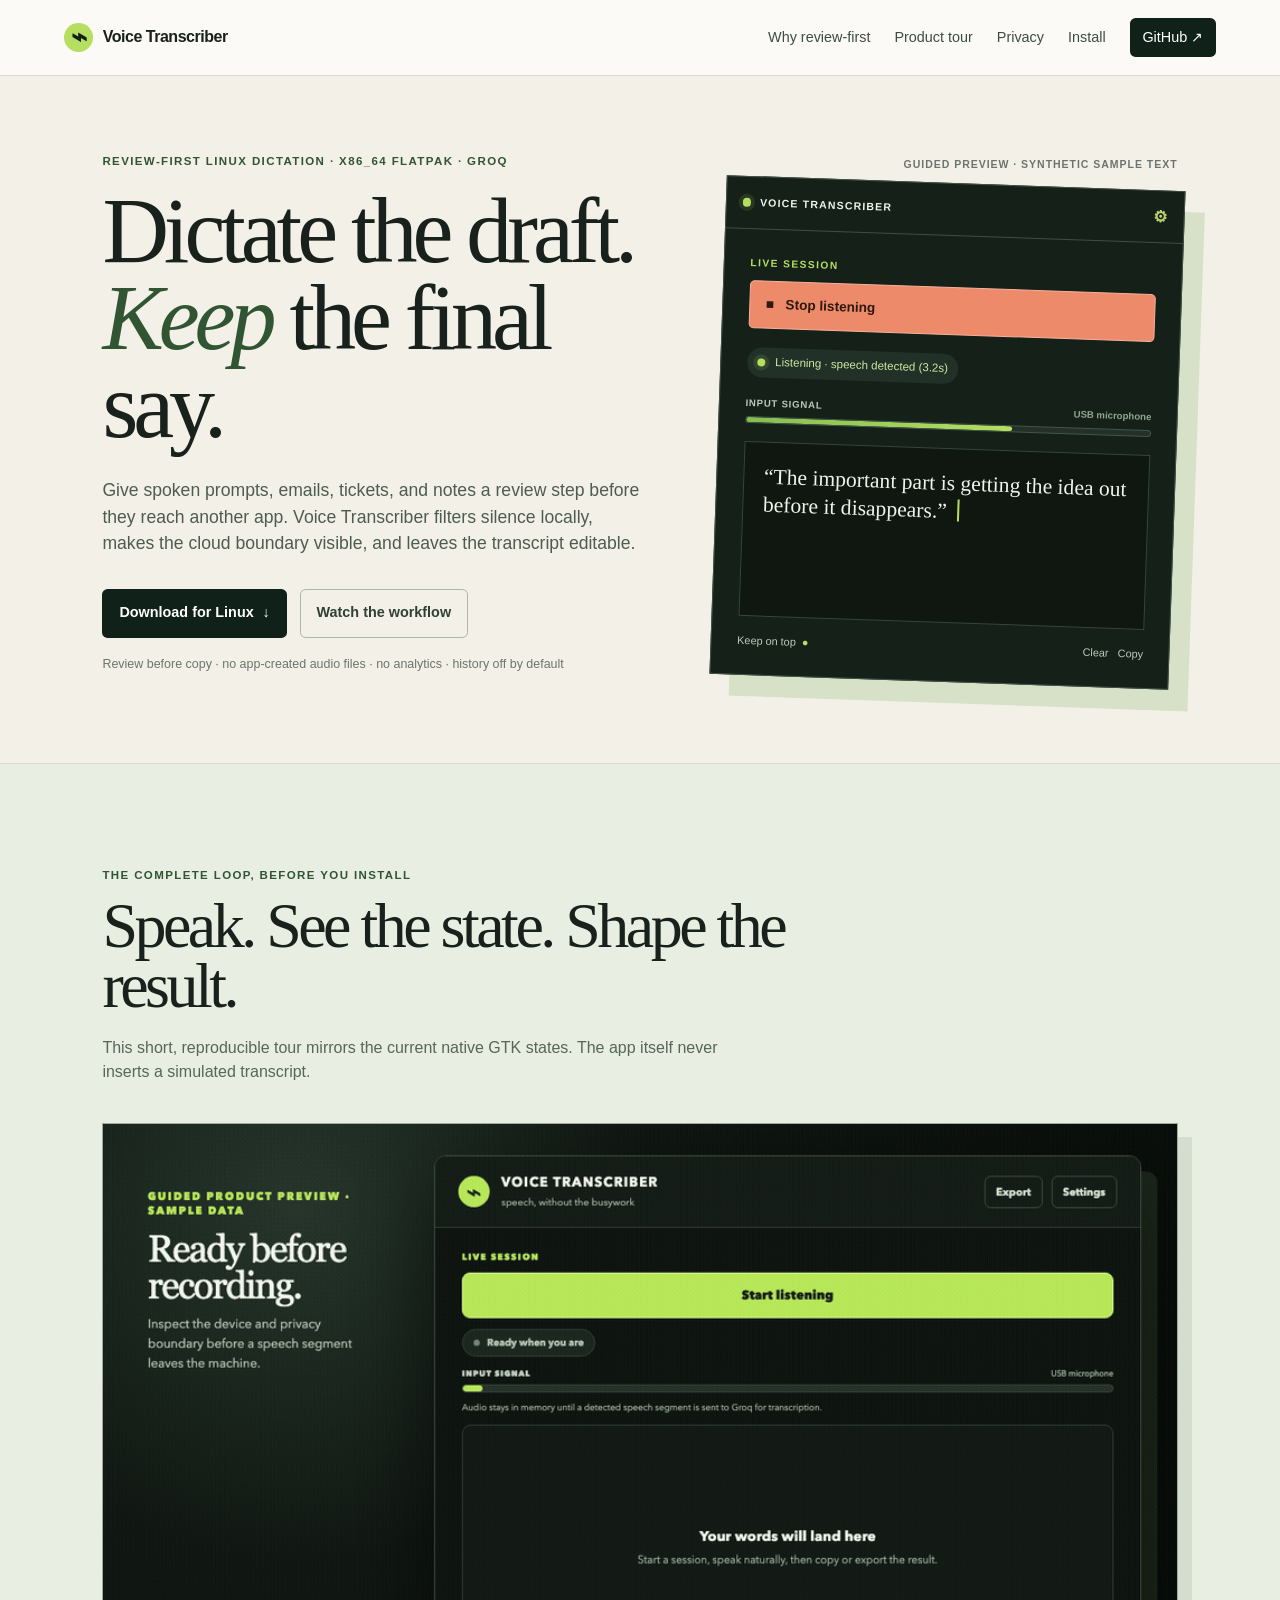
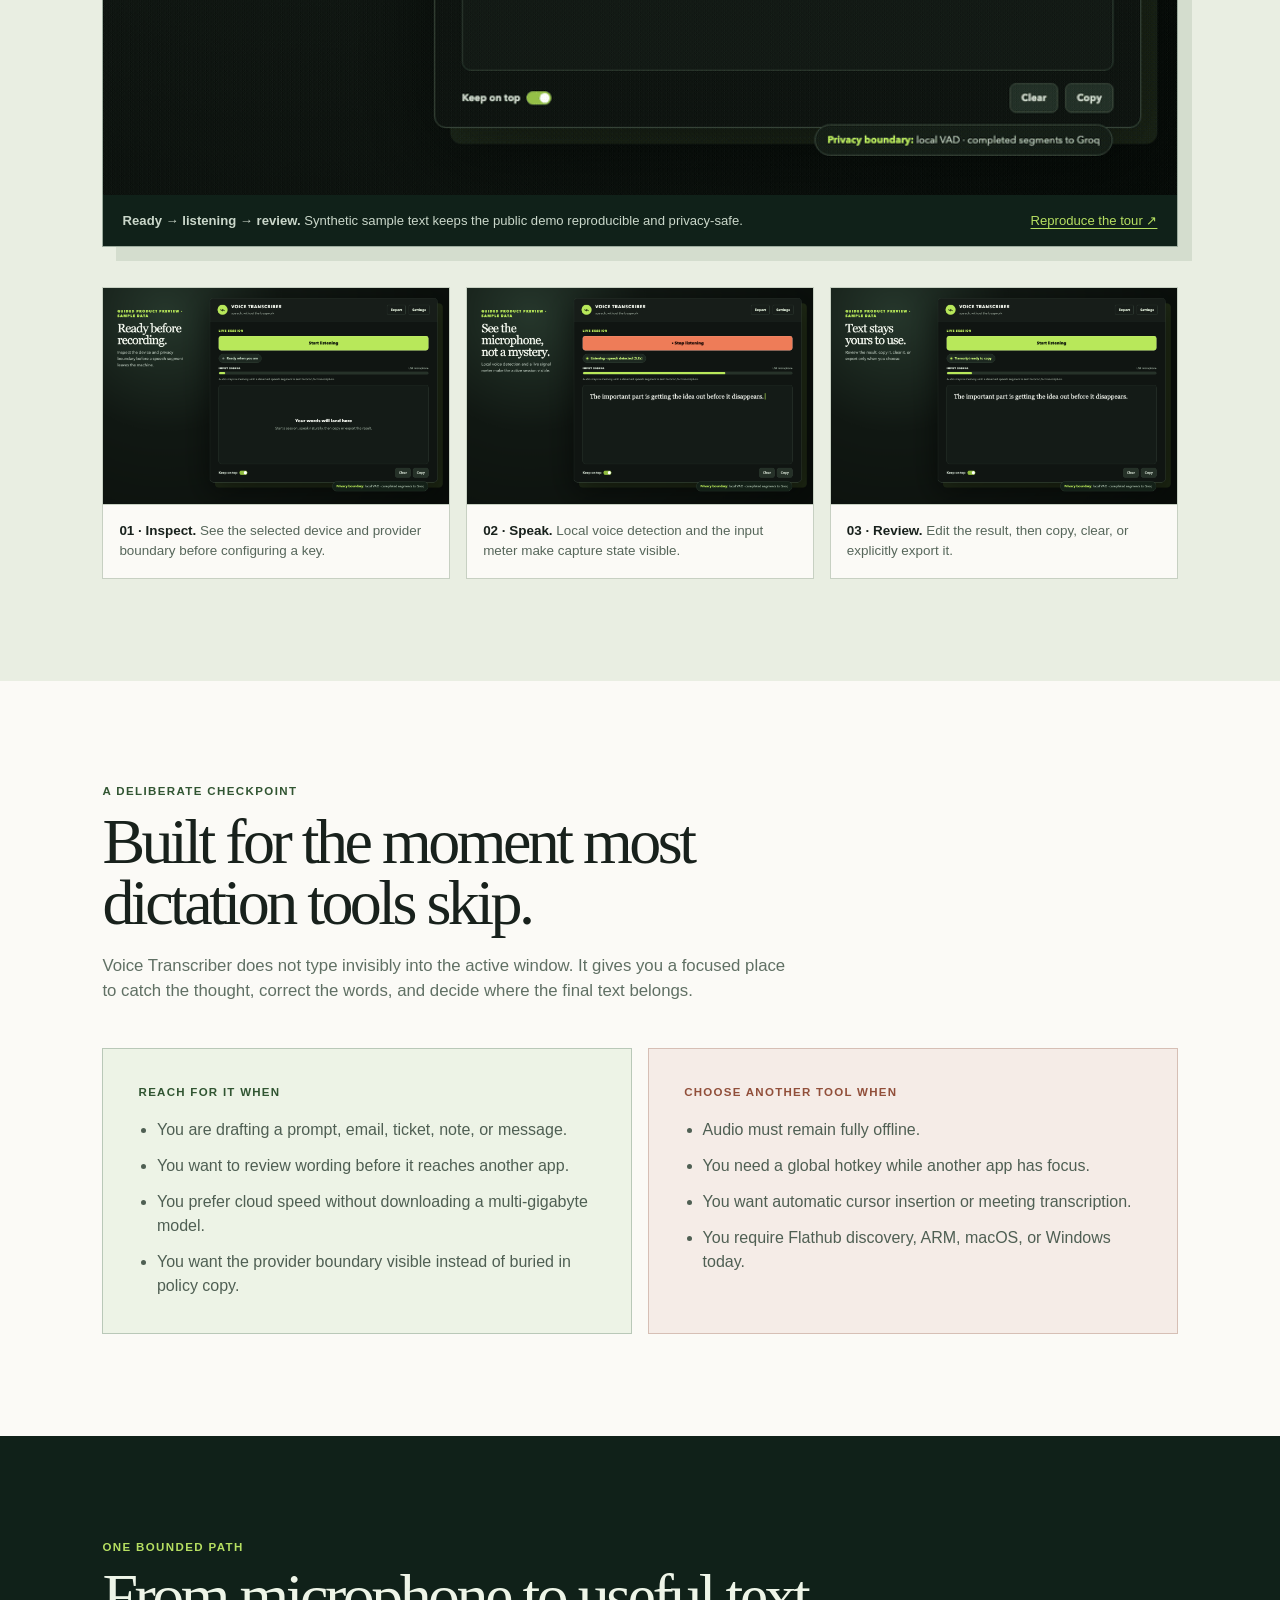
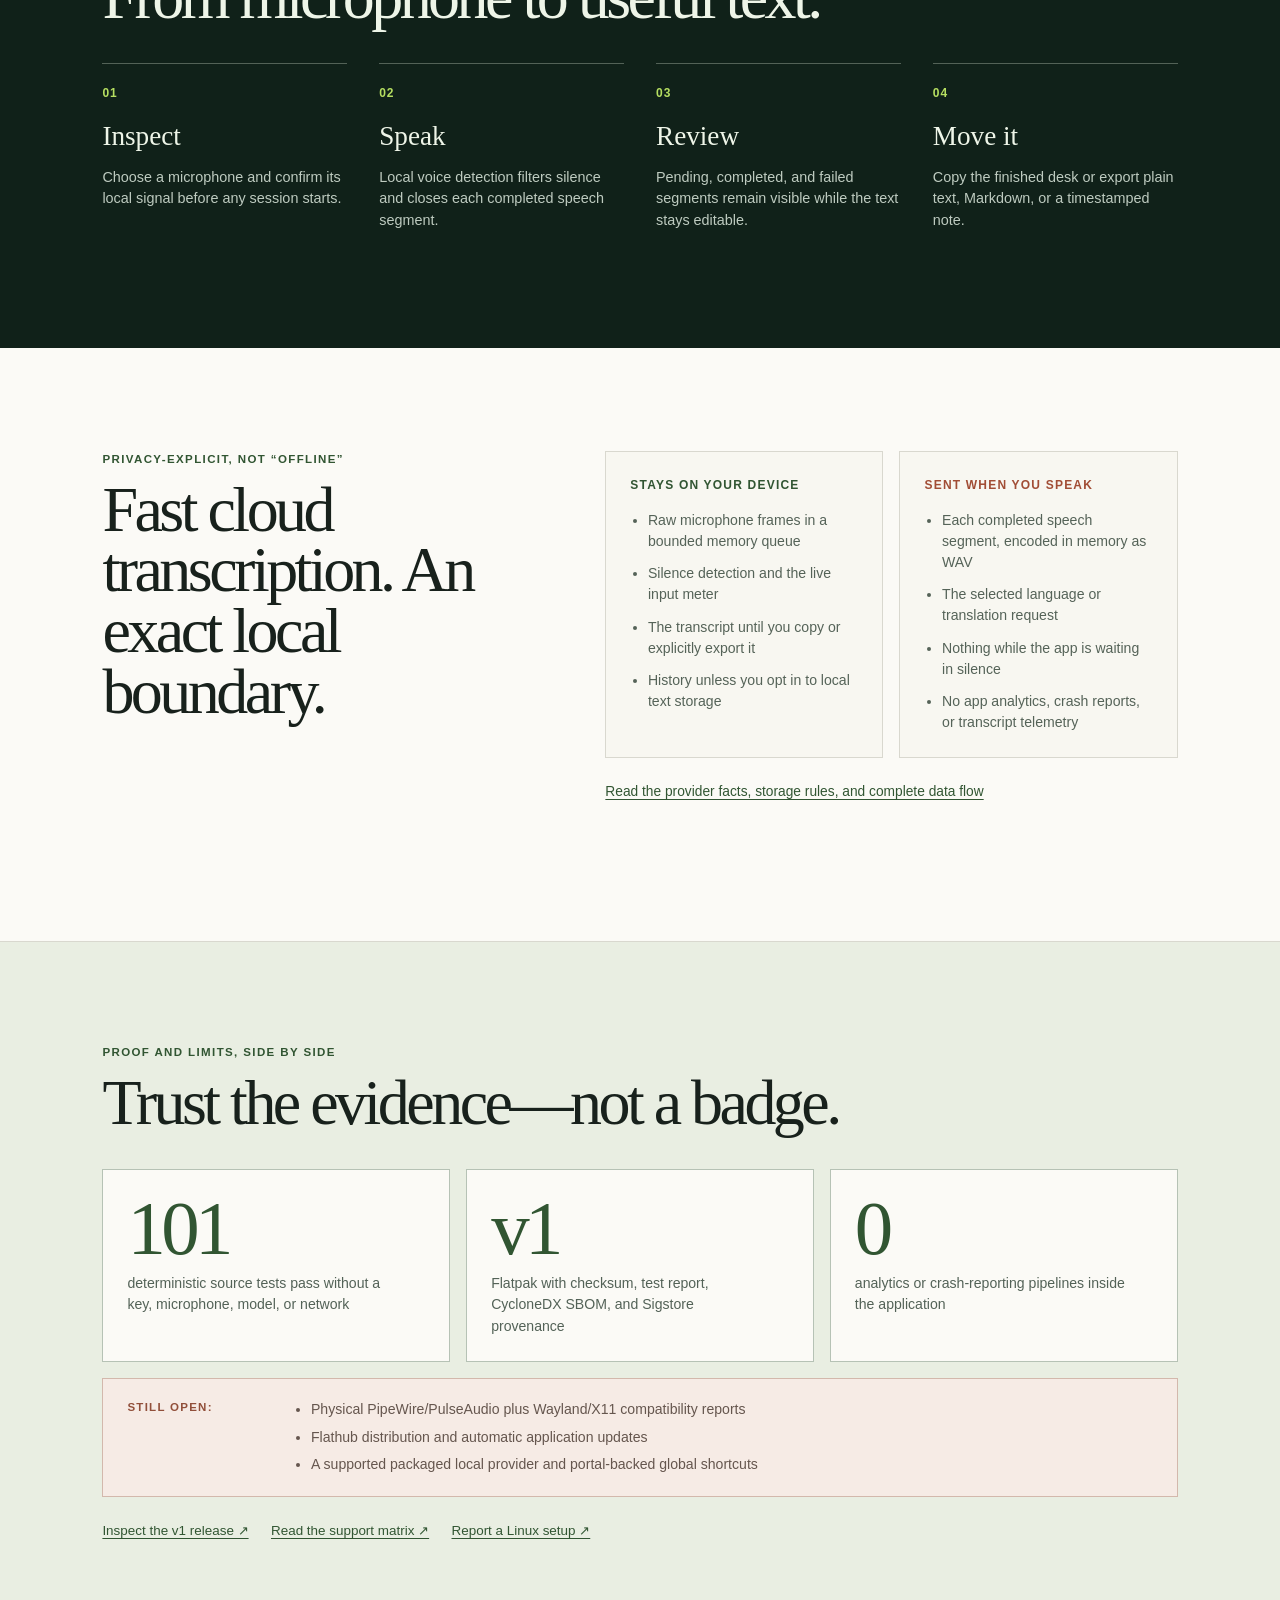
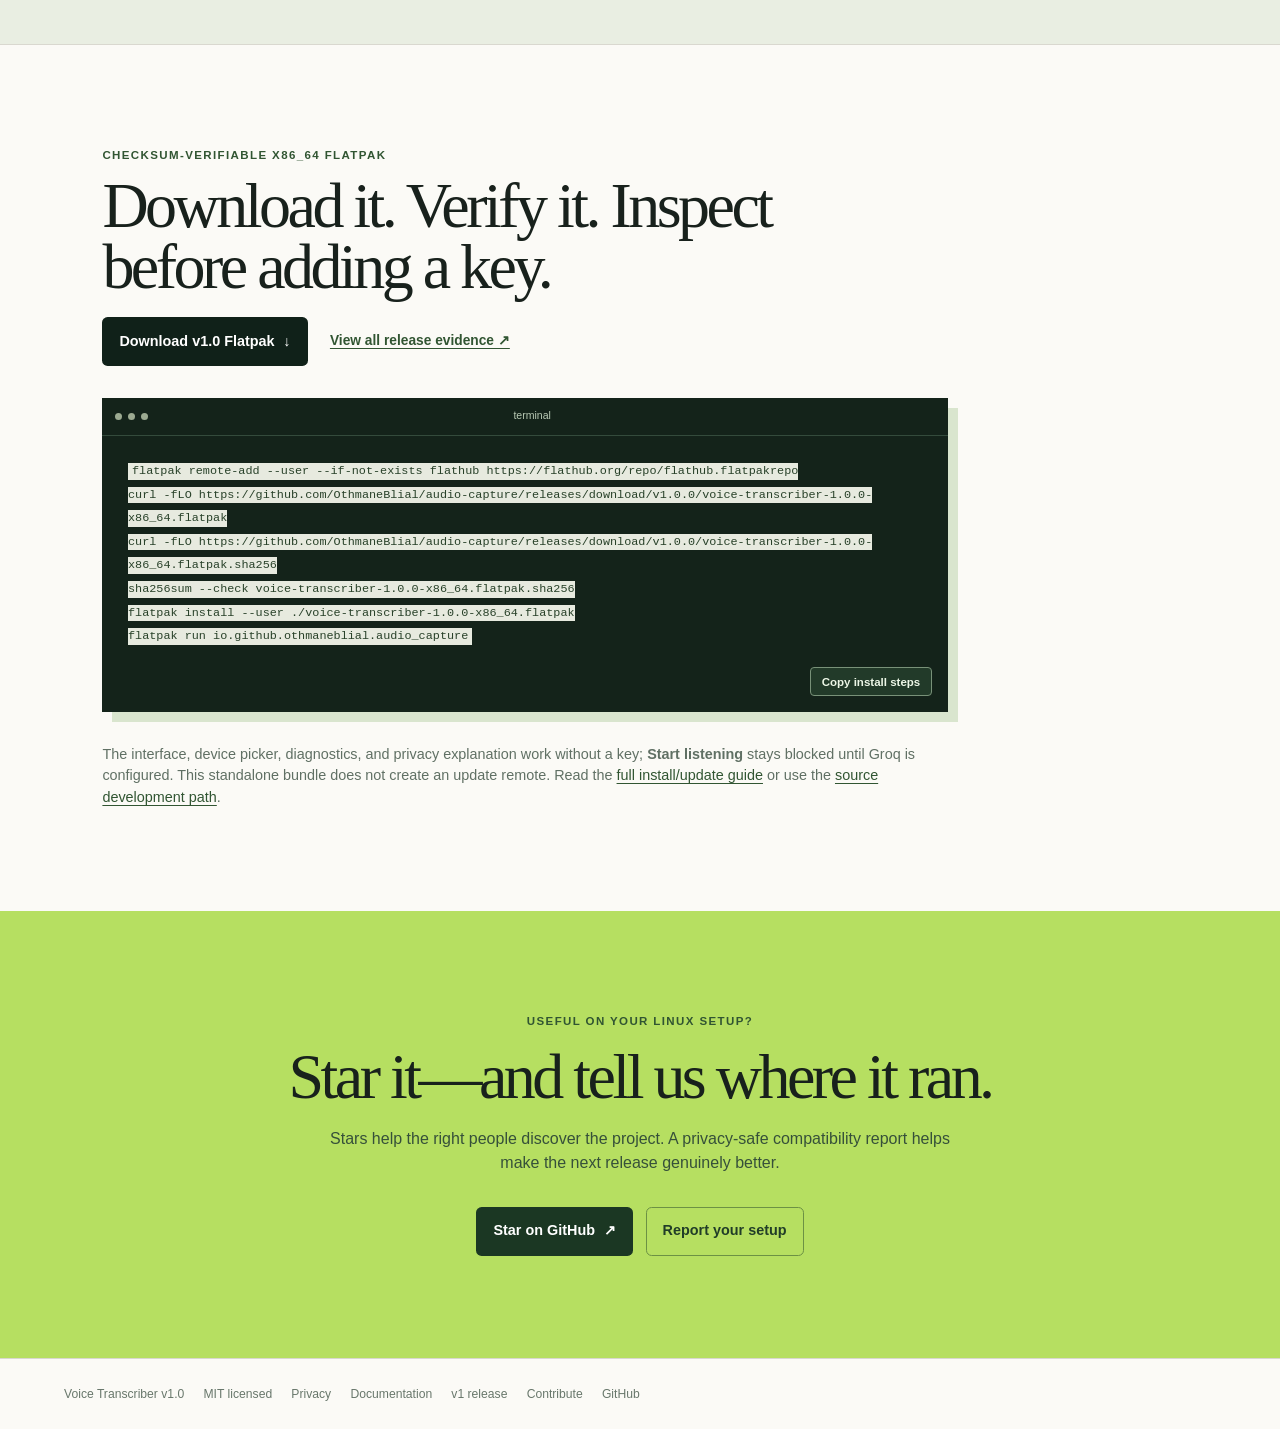
==== site/index.html @ 165f3995 "fix: ignore retired segment cancellations" ====
<!doctype html>
<html lang="en">
  <head>
    <meta charset="utf-8">
    <meta name="viewport" content="width=device-width, initial-scale=1">
    <meta name="description" content="Voice Transcriber is a review-first Linux dictation desk: speak a draft, edit the transcript, then copy or export it when it is ready.">
    <meta name="theme-color" content="#f3f0e8">
    <link rel="canonical" href="https://othmaneblial.github.io/audio-capture/">
    <meta property="og:title" content="Voice Transcriber — review-first Linux dictation">
    <meta property="og:description" content="Speak the draft. Keep the final say.">
    <meta property="og:image" content="https://othmaneblial.github.io/audio-capture/assets/social-preview.png">
    <meta property="og:image:width" content="1280">
    <meta property="og:image:height" content="640">
    <meta property="og:type" content="website">
    <meta property="og:url" content="https://othmaneblial.github.io/audio-capture/">
    <meta name="twitter:card" content="summary_large_image">
    <title>Voice Transcriber — review-first Linux dictation</title>
    <link rel="icon" href="favicon.svg" type="image/svg+xml">
    <link rel="stylesheet" href="styles.css?v=1.1.1">
    <script src="app.js" defer></script>
  </head>
  <body>
    <a class="skip-link" href="#main">Skip to content</a>
    <header class="site-header">
      <a class="brand" href="index.html" aria-label="Voice Transcriber home">
        <span class="brand-mark" aria-hidden="true">⌁</span>
        <span>Voice Transcriber</span>
      </a>
      <button class="menu-toggle" type="button" aria-expanded="false" aria-controls="site-nav">Menu</button>
      <nav id="site-nav" aria-label="Primary navigation">
        <a href="#fit">Why review-first</a>
        <a href="#proof">Product tour</a>
        <a href="privacy.html">Privacy</a>
        <a href="#install">Install</a>
        <a class="nav-repo" href="https://github.com/OthmaneBlial/audio-capture">GitHub <span aria-hidden="true">↗</span></a>
      </nav>
    </header>

    <main id="main">
      <section class="hero">
        <div class="hero-copy">
          <p class="eyebrow">Review-first Linux dictation · x86_64 Flatpak · Groq</p>
          <h1>Dictate the draft.<br><em>Keep</em> the final say.</h1>
          <p class="lede">Give spoken prompts, emails, tickets, and notes a review step before they reach another app. Voice Transcriber filters silence locally, makes the cloud boundary visible, and leaves the transcript editable.</p>
          <div class="hero-actions">
            <a class="button button-primary" href="https://github.com/OthmaneBlial/audio-capture/releases/download/v1.0.0/voice-transcriber-1.0.0-x86_64.flatpak">Download for Linux <span aria-hidden="true">↓</span></a>
            <a class="button button-quiet" href="#proof">Watch the workflow</a>
          </div>
          <p class="microcopy">Review before copy · no app-created audio files · no analytics · history off by default</p>
        </div>
        <div class="preview-wrap">
          <p class="preview-disclosure">Guided preview · synthetic sample text</p>
          <div class="desk-preview" aria-label="Guided preview of a Voice Transcriber listening session using synthetic sample text">
            <div class="preview-top"><span class="signal" aria-hidden="true"></span><span>VOICE TRANSCRIBER</span><span class="preview-settings" aria-hidden="true">⚙</span></div>
            <div class="preview-body">
              <p class="preview-label">LIVE SESSION</p>
              <div class="preview-button">■ &nbsp; Stop listening</div>
              <p class="preview-status"><span class="status-dot" aria-hidden="true"></span> Listening · speech detected (3.2s)</p>
              <div class="preview-meter" aria-label="Illustrated live microphone signal"><span>INPUT SIGNAL</span><span>USB microphone</span><i><b></b></i></div>
              <div class="preview-transcript">
                <p>“The important part is getting the idea out before it disappears.”</p>
                <span class="cursor" aria-hidden="true"></span>
              </div>
              <div class="preview-footer"><span>Keep on top&nbsp; <b>●</b></span><span>Clear&nbsp;&nbsp; Copy</span></div>
            </div>
          </div>
        </div>
      </section>

      <section id="proof" class="proof" aria-labelledby="proof-title">
        <div class="section-heading">
          <p class="eyebrow">The complete loop, before you install</p>
          <h2 id="proof-title">Speak. See the state. Shape the result.</h2>
          <p class="proof-lede">This short, reproducible tour mirrors the current native GTK states. The app itself never inserts a simulated transcript.</p>
        </div>
        <figure class="tour-feature">
          <picture>
            <source media="(prefers-reduced-motion: reduce)" srcset="assets/demo-03-complete.png">
            <img src="assets/voice-transcriber-tour.gif" width="960" height="600" alt="Guided Voice Transcriber workflow moving from ready, to active listening, to an editable completed transcript">
          </picture>
          <figcaption><span><b>Ready → listening → review.</b> Synthetic sample text keeps the public demo reproducible and privacy-safe.</span><a href="https://github.com/OthmaneBlial/audio-capture/blob/main/scripts/render_demo_assets.sh">Reproduce the tour ↗</a></figcaption>
        </figure>
        <div class="proof-grid">
          <figure><img src="assets/demo-01-ready.png" width="1200" height="750" loading="lazy" alt="Voice Transcriber ready state with microphone and privacy information visible"><figcaption><b>01 · Inspect.</b> See the selected device and provider boundary before configuring a key.</figcaption></figure>
          <figure><img src="assets/demo-02-active.png" width="1200" height="750" loading="lazy" alt="Voice Transcriber active state with speech detected and input meter moving"><figcaption><b>02 · Speak.</b> Local voice detection and the input meter make capture state visible.</figcaption></figure>
          <figure><img src="assets/demo-03-complete.png" width="1200" height="750" loading="lazy" alt="Voice Transcriber completed transcript ready for review, copy, or export"><figcaption><b>03 · Review.</b> Edit the result, then copy, clear, or explicitly export it.</figcaption></figure>
        </div>
      </section>

      <section id="fit" class="fit" aria-labelledby="fit-title">
        <div class="section-heading">
          <p class="eyebrow">A deliberate checkpoint</p>
          <h2 id="fit-title">Built for the moment most dictation tools skip.</h2>
          <p class="fit-lede">Voice Transcriber does not type invisibly into the active window. It gives you a focused place to catch the thought, correct the words, and decide where the final text belongs.</p>
        </div>
        <div class="fit-grid">
          <article><p class="fit-label">Reach for it when</p><ul><li>You are drafting a prompt, email, ticket, note, or message.</li><li>You want to review wording before it reaches another app.</li><li>You prefer cloud speed without downloading a multi-gigabyte model.</li><li>You want the provider boundary visible instead of buried in policy copy.</li></ul></article>
          <article class="fit-not"><p class="fit-label">Choose another tool when</p><ul><li>Audio must remain fully offline.</li><li>You need a global hotkey while another app has focus.</li><li>You want automatic cursor insertion or meeting transcription.</li><li>You require Flathub discovery, ARM, macOS, or Windows today.</li></ul></article>
        </div>
      </section>

      <section id="workflow" class="workflow" aria-labelledby="workflow-title">
        <div class="section-heading">
          <p class="eyebrow">One bounded path</p>
          <h2 id="workflow-title">From microphone to useful text.</h2>
        </div>
        <ol class="steps">
          <li><span class="step-number">01</span><h3>Inspect</h3><p>Choose a microphone and confirm its local signal before any session starts.</p></li>
          <li><span class="step-number">02</span><h3>Speak</h3><p>Local voice detection filters silence and closes each completed speech segment.</p></li>
          <li><span class="step-number">03</span><h3>Review</h3><p>Pending, completed, and failed segments remain visible while the text stays editable.</p></li>
          <li><span class="step-number">04</span><h3>Move it</h3><p>Copy the finished desk or export plain text, Markdown, or a timestamped note.</p></li>
        </ol>
      </section>

      <section id="privacy" class="privacy" aria-labelledby="privacy-title">
        <div>
          <p class="eyebrow">Privacy-explicit, not “offline”</p>
          <h2 id="privacy-title">Fast cloud transcription. An exact local boundary.</h2>
        </div>
        <div class="boundary-grid">
          <article><p class="boundary-label">Stays on your device</p><ul><li>Raw microphone frames in a bounded memory queue</li><li>Silence detection and the live input meter</li><li>The transcript until you copy or explicitly export it</li><li>History unless you opt in to local text storage</li></ul></article>
          <article><p class="boundary-label boundary-label-send">Sent when you speak</p><ul><li>Each completed speech segment, encoded in memory as WAV</li><li>The selected language or translation request</li><li>Nothing while the app is waiting in silence</li><li>No app analytics, crash reports, or transcript telemetry</li></ul></article>
        </div>
        <p class="boundary-more"><a href="privacy.html">Read the provider facts, storage rules, and complete data flow</a></p>
      </section>

      <section class="evidence" aria-labelledby="evidence-title">
        <div class="section-heading">
          <p class="eyebrow">Proof and limits, side by side</p>
          <h2 id="evidence-title">Trust the evidence—not a badge.</h2>
        </div>
        <div class="evidence-grid">
          <article><strong>101</strong><span>deterministic source tests pass without a key, microphone, model, or network</span></article>
          <article><strong>v1</strong><span>Flatpak with checksum, test report, CycloneDX SBOM, and Sigstore provenance</span></article>
          <article><strong>0</strong><span>analytics or crash-reporting pipelines inside the application</span></article>
        </div>
        <div class="limits"><p>Still open:</p><ul><li>Physical PipeWire/PulseAudio plus Wayland/X11 compatibility reports</li><li>Flathub distribution and automatic application updates</li><li>A supported packaged local provider and portal-backed global shortcuts</li></ul></div>
        <p class="evidence-links"><a href="https://github.com/OthmaneBlial/audio-capture/releases/tag/v1.0.0">Inspect the v1 release ↗</a><a href="https://github.com/OthmaneBlial/audio-capture/blob/main/docs/SUPPORT.md">Read the support matrix ↗</a><a href="https://github.com/OthmaneBlial/audio-capture/issues/new?template=compatibility.yml">Report a Linux setup ↗</a></p>
      </section>

      <section id="install" class="install" aria-labelledby="install-title">
        <div class="section-heading"><p class="eyebrow">Checksum-verifiable x86_64 Flatpak</p><h2 id="install-title">Download it. Verify it. Inspect before adding a key.</h2></div>
        <div class="install-actions"><a class="button button-primary" href="https://github.com/OthmaneBlial/audio-capture/releases/download/v1.0.0/voice-transcriber-1.0.0-x86_64.flatpak">Download v1.0 Flatpak <span aria-hidden="true">↓</span></a><a class="text-link" href="https://github.com/OthmaneBlial/audio-capture/releases/tag/v1.0.0">View all release evidence ↗</a></div>
        <div class="terminal" aria-label="Verified installation commands">
          <div class="terminal-bar"><span></span><span></span><span></span><p>terminal</p></div>
          <pre><code id="quickstart">flatpak remote-add --user --if-not-exists flathub https://flathub.org/repo/flathub.flatpakrepo
curl -fLO https://github.com/OthmaneBlial/audio-capture/releases/download/v1.0.0/voice-transcriber-1.0.0-x86_64.flatpak
curl -fLO https://github.com/OthmaneBlial/audio-capture/releases/download/v1.0.0/voice-transcriber-1.0.0-x86_64.flatpak.sha256
sha256sum --check voice-transcriber-1.0.0-x86_64.flatpak.sha256
flatpak install --user ./voice-transcriber-1.0.0-x86_64.flatpak
flatpak run io.github.othmaneblial.audio_capture</code></pre>
          <button class="copy-button" type="button" data-copy-target="quickstart">Copy install steps</button>
        </div>
        <p class="install-note">The interface, device picker, diagnostics, and privacy explanation work without a key; <b>Start listening</b> stays blocked until Groq is configured. This standalone bundle does not create an update remote. Read the <a href="docs.html#install">full install/update guide</a> or use the <a href="https://github.com/OthmaneBlial/audio-capture#source-installation-details">source development path</a>.</p>
      </section>

      <section class="closing">
        <p class="eyebrow">Useful on your Linux setup?</p>
        <h2>Star it—and tell us where it ran.</h2>
        <p>Stars help the right people discover the project. A privacy-safe compatibility report helps make the next release genuinely better.</p>
        <div class="closing-actions"><a class="button button-primary" href="https://github.com/OthmaneBlial/audio-capture">Star on GitHub <span aria-hidden="true">↗</span></a><a class="button button-quiet" href="https://github.com/OthmaneBlial/audio-capture/issues/new?template=compatibility.yml">Report your setup</a></div>
      </section>
    </main>

    <footer><span>Voice Transcriber v1.0</span><span>MIT licensed</span><a href="privacy.html">Privacy</a><a href="docs.html">Documentation</a><a href="https://github.com/OthmaneBlial/audio-capture/releases/tag/v1.0.0">v1 release</a><a href="https://github.com/OthmaneBlial/audio-capture/blob/main/docs/contributing/README.md">Contribute</a><a href="https://github.com/OthmaneBlial/audio-capture">GitHub</a></footer>
  </body>
</html>
---- site/styles.css ----
:root {
  --ink: #18211c;
  --muted: #607064;
  --cream: #f3f0e8;
  --paper: #fbfaf6;
  --leaf: #b6df61;
  --leaf-dark: #315532;
  --night: #102119;
  --line: #d9d8cf;
  --serif: Iowan Old Style, Palatino Linotype, Book Antiqua, Georgia, serif;
  --sans: Avenir Next, Avenir, Futura, Trebuchet MS, sans-serif;
}

* { box-sizing: border-box; }
html { scroll-behavior: smooth; }
body { margin: 0; background: var(--paper); color: var(--ink); font-family: var(--sans); line-height: 1.5; }
a { color: inherit; }
button, a { -webkit-tap-highlight-color: transparent; }
.skip-link { position: absolute; left: 1rem; top: -4rem; z-index: 10; background: var(--night); color: white; padding: .6rem 1rem; }
.skip-link:focus { top: 1rem; }

.site-header { min-height: 76px; display: flex; align-items: center; justify-content: space-between; gap: 2rem; padding: 0 5vw; border-bottom: 1px solid var(--line); background: rgba(251,250,246,.95); position: sticky; top: 0; z-index: 5; backdrop-filter: blur(10px); }
.brand { display: inline-flex; align-items: center; gap: .62rem; text-decoration: none; font-weight: 800; letter-spacing: -.03em; white-space: nowrap; }
.brand-mark { width: 1.8rem; height: 1.8rem; display: grid; place-items: center; border-radius: 50%; color: var(--night); background: var(--leaf); font-family: var(--serif); font-size: 1.7rem; line-height: 1; }
nav { display: flex; align-items: center; gap: 1.5rem; }
nav a { color: #3e4d42; font-size: .9rem; text-decoration: none; }
nav a:hover, nav a:focus, nav a[aria-current="page"] { color: var(--leaf-dark); text-decoration: underline; text-underline-offset: .3rem; }
.nav-repo { display: inline-flex; align-items: center; gap: .25rem; background: var(--night); color: white; padding: .52rem .8rem; border-radius: .35rem; }
.nav-repo:hover, .nav-repo:focus { color: white; background: #203c2b; text-decoration: none; }
.menu-toggle { display: none; border: 1px solid var(--line); background: none; color: var(--ink); padding: .45rem .7rem; border-radius: .25rem; font: inherit; }

.hero { min-height: min(680px, calc(100vh - 76px)); display: grid; grid-template-columns: minmax(0, 1.08fr) minmax(380px, .92fr); align-items: center; gap: clamp(2.5rem, 6vw, 7rem); padding: clamp(4.5rem, 6vw, 6.5rem) 8vw; background: var(--cream); overflow: hidden; }
.hero-copy { max-width: 650px; }
.eyebrow { color: var(--leaf-dark); font-size: .72rem; font-weight: 800; letter-spacing: .12em; text-transform: uppercase; }
h1, h2, h3, p { margin-top: 0; }
h1, h2 { font-family: var(--serif); font-weight: 500; letter-spacing: -.055em; line-height: .95; }
h1 { margin: 1.1rem 0 1.7rem; max-width: 720px; font-size: clamp(4rem, 7.2vw, 7.5rem); }
h1 em { color: var(--leaf-dark); font-weight: 500; }
h2 { font-size: clamp(2.7rem, 5vw, 5.4rem); }
.lede { max-width: 570px; color: #4d5c51; font-size: 1.1rem; }
.hero-actions { display: flex; flex-wrap: wrap; gap: .8rem; margin: 2rem 0 1.1rem; }
.button { display: inline-flex; align-items: center; justify-content: center; gap: .55rem; padding: .8rem 1rem; border: 1px solid transparent; border-radius: .35rem; font-size: .9rem; font-weight: 800; text-decoration: none; }
.button-primary { background: var(--night); color: white; }
.button-primary:hover, .button-primary:focus { background: #254630; transform: translateY(-1px); }
.button-quiet { border-color: #abb6ac; color: #304034; }
.button-quiet:hover, .button-quiet:focus { border-color: var(--leaf-dark); background: #e7eadf; }
.microcopy { max-width: 520px; color: #6b756d; font-size: .78rem; }

.preview-wrap { width: min(100%, 540px); margin: auto; }
.preview-disclosure { margin: 0 0 .65rem; color: #6b756d; font-size: .66rem; font-weight: 800; letter-spacing: .09em; text-align: right; text-transform: uppercase; }
.desk-preview { width: min(100%, 520px); margin: auto; background: #152019; border: 1px solid #435449; box-shadow: 20px 21px 0 #d6e1c7; transform: rotate(2deg); color: #edf4e9; }
.preview-top { display: flex; align-items: center; gap: .55rem; padding: .85rem 1rem; border-bottom: 1px solid #3d4f43; font-size: .66rem; font-weight: 800; letter-spacing: .11em; }
.preview-settings { margin-left: auto; color: #bdd16e; font-size: 1rem; }
.signal, .status-dot { display: inline-block; width: .52rem; height: .52rem; border-radius: 50%; background: var(--leaf); box-shadow: 0 0 0 4px rgba(182,223,97,.12); }
.preview-body { padding: 1.6rem; }
.preview-label { color: #b6df61; font-size: .64rem; font-weight: 800; letter-spacing: .14em; }
.preview-button { width: 100%; padding: .78rem 1rem; background: #ec8a69; border: 1px solid #f7b19d; color: #2f180f; border-radius: .3rem; font-size: .85rem; font-weight: 800; }
.preview-status { display: inline-flex; align-items: center; gap: .6rem; margin: 1.2rem 0; padding: .4rem .65rem; background: #223128; color: #cce8a0; border-radius: 3rem; font-size: .72rem; }
.preview-meter { display: grid; grid-template-columns: 1fr auto; gap: .35rem .8rem; margin: 0 0 1.1rem; color: #bdc9ba; font-size: .6rem; font-weight: 800; letter-spacing: .08em; }
.preview-meter span:last-of-type { color: #91a591; font-weight: 600; letter-spacing: 0; }
.preview-meter i { grid-column: 1 / -1; display: block; height: .45rem; overflow: hidden; border: 1px solid #42554a; border-radius: 99px; background: #233128; }
.preview-meter b { display: block; width: 66%; height: 100%; border-radius: inherit; background: linear-gradient(90deg, #86bd51, var(--leaf)); }
.preview-transcript { min-height: 175px; padding: 1.25rem; background: #101711; border: 1px solid #35463b; color: #eff4eb; font-family: var(--serif); font-size: 1.35rem; line-height: 1.3; }
.preview-transcript p { display: inline; }
.cursor { display: inline-block; width: 2px; height: 1.05em; margin-left: .3rem; vertical-align: -.15em; background: var(--leaf); animation: blink 1s steps(2, start) infinite; }
@keyframes blink { 50% { opacity: 0; } }
.preview-footer { display: flex; justify-content: space-between; padding-top: 1rem; color: #bdc9ba; font-size: .68rem; }
.preview-footer b { color: var(--leaf); }

.statement, .proof, .fit, .workflow, .privacy, .evidence, .install, .closing { padding: clamp(4.5rem, 8vw, 9rem) 8vw; }
.statement { max-width: 1040px; }
.statement h2 { max-width: 900px; margin-bottom: 1.7rem; }
.statement > p:last-child { max-width: 630px; color: var(--muted); font-size: 1.1rem; }
.proof { border-top: 1px solid var(--line); background: #e9eee2; }
.proof .section-heading { max-width: 900px; }
.proof-lede { max-width: 640px; margin: -1rem 0 2.4rem; color: #56665a; }
.tour-feature { max-width: 1120px; margin: 0 0 2.5rem; border: 1px solid #9dac9e; background: var(--night); box-shadow: 14px 14px 0 #d4ddce; }
.tour-feature picture, .tour-feature img { display: block; width: 100%; height: auto; }
.tour-feature figcaption { display: flex; justify-content: space-between; gap: 1.5rem; padding: 1rem 1.2rem; color: #cad7ca; font-size: .82rem; }
.tour-feature figcaption a { flex: 0 0 auto; color: var(--leaf); text-underline-offset: .2rem; }
.proof-grid { display: grid; grid-template-columns: repeat(3, minmax(0, 1fr)); gap: 1rem; }
.proof-grid figure { min-width: 0; margin: 0; border: 1px solid #c7d0c2; background: var(--paper); }
.proof-grid img { display: block; width: 100%; height: auto; border-bottom: 1px solid #c7d0c2; }
.proof-grid figcaption { padding: 1rem; color: #56665a; font-size: .84rem; }
.proof-grid figcaption b { color: var(--ink); }
.proof-link { margin: 1.5rem 0 0; font-size: .85rem; }
.proof-link a, .boundary-more a, .install-note a { color: var(--leaf-dark); text-underline-offset: .2rem; }
.fit { background: var(--paper); }
.fit .section-heading { max-width: 980px; }
.fit-lede { max-width: 700px; margin: -1rem 0 2.8rem; color: var(--muted); font-size: 1.05rem; }
.fit-grid { display: grid; grid-template-columns: repeat(2, minmax(0, 1fr)); gap: 1rem; max-width: 1080px; }
.fit-grid article { padding: clamp(1.4rem, 3vw, 2.2rem); border: 1px solid #b9c8b8; background: #edf3e6; }
.fit-grid article.fit-not { border-color: #d6bfb5; background: #f5ece7; }
.fit-label { color: var(--leaf-dark); font-size: .72rem; font-weight: 800; letter-spacing: .11em; text-transform: uppercase; }
.fit-not .fit-label { color: #914f3a; }
.fit-grid ul { margin: 1rem 0 0; padding-left: 1.15rem; color: #4f5f53; }
.fit-grid li + li { margin-top: .75rem; }
.workflow { background: var(--night); color: #eef5e8; }
.workflow .eyebrow { color: var(--leaf); }
.workflow h2 { max-width: 700px; margin-bottom: 3.5rem; }
.steps { display: grid; grid-template-columns: repeat(4, 1fr); gap: 2rem; margin: 0; padding: 0; list-style: none; }
.steps li { border-top: 1px solid #536257; padding-top: 1rem; }
.step-number { color: var(--leaf); font-size: .75rem; font-weight: 800; letter-spacing: .08em; }
.steps h3 { margin: .75rem 0 .6rem; font-family: var(--serif); font-size: 1.7rem; font-weight: 500; }
.steps p { color: #becbc0; font-size: .9rem; }
.privacy { display: grid; grid-template-columns: .85fr 1.15fr; gap: 5rem; border-bottom: 1px solid var(--line); }
.privacy h2 { margin-bottom: 0; }
.boundary-grid { display: grid; grid-template-columns: repeat(2, 1fr); gap: 1rem; }
.boundary-grid article { padding: 1.5rem; border: 1px solid var(--line); background: #f8f7f1; }
.boundary-label { color: var(--leaf-dark); font-size: .75rem; font-weight: 800; letter-spacing: .1em; text-transform: uppercase; }
.boundary-label-send { color: #a14d35; }
.boundary-grid ul { margin: 1rem 0 0; padding-left: 1.1rem; color: #556358; font-size: .88rem; }
.boundary-grid li + li { margin-top: .7rem; }
.boundary-more { grid-column: 2; margin: -3.5rem 0 0; font-size: .86rem; }
.evidence { background: #e9eee2; border-bottom: 1px solid var(--line); }
.evidence .section-heading { max-width: 900px; }
.evidence-grid { display: grid; grid-template-columns: repeat(3, minmax(0, 1fr)); gap: 1rem; max-width: 1120px; }
.evidence-grid article { display: grid; align-content: start; gap: .65rem; min-height: 190px; padding: 1.5rem; border: 1px solid #b6c2b5; background: var(--paper); }
.evidence-grid strong { color: var(--leaf-dark); font-family: var(--serif); font-size: clamp(3rem, 6vw, 5rem); font-weight: 500; letter-spacing: -.06em; line-height: .9; }
.evidence-grid span { max-width: 280px; color: #536257; font-size: .88rem; }
.limits { max-width: 1120px; display: grid; grid-template-columns: 150px 1fr; gap: 1rem; margin-top: 1rem; padding: 1.3rem 1.5rem; border: 1px solid #d3b8ac; background: #f6ebe5; }
.limits p { color: #914f3a; font-size: .72rem; font-weight: 800; letter-spacing: .11em; text-transform: uppercase; }
.limits ul { margin: 0; padding-left: 1.1rem; color: #65564e; font-size: .88rem; }
.limits li + li { margin-top: .4rem; }
.evidence-links { display: flex; flex-wrap: wrap; gap: .8rem 1.4rem; margin: 1.5rem 0 0; font-size: .84rem; }
.evidence-links a { color: var(--leaf-dark); text-underline-offset: .2rem; }
.install { max-width: 1050px; }
.section-heading h2 { max-width: 740px; margin-bottom: 2.2rem; }
.install-actions { display: flex; flex-wrap: wrap; align-items: center; gap: 1rem 1.4rem; margin: -1rem 0 2rem; }
.text-link { color: var(--leaf-dark); font-size: .86rem; font-weight: 800; text-underline-offset: .2rem; }
.terminal { position: relative; overflow: hidden; background: #14231a; color: #e9f1e4; box-shadow: 10px 10px 0 #d9e5ce; }
.terminal-bar { display: flex; align-items: center; gap: .35rem; padding: .65rem .8rem; border-bottom: 1px solid #344b3c; }
.terminal-bar span { width: .45rem; height: .45rem; border-radius: 50%; background: #d5e4c5; opacity: .7; }
.terminal-bar p { margin: 0 auto; padding-right: 1.5rem; color: #b8c9b4; font-size: .66rem; }
pre { overflow-x: auto; margin: 0; padding: 1.5rem 1.6rem 4rem; font: .84rem/1.75 ui-monospace, SFMono-Regular, Menlo, Consolas, monospace; white-space: pre-wrap; }
.copy-button { position: absolute; right: 1rem; bottom: 1rem; border: 1px solid #789178; border-radius: .25rem; background: #223a29; color: #ecf6e6; padding: .45rem .65rem; font: 700 .72rem var(--sans); cursor: pointer; }
.copy-button:hover, .copy-button:focus { background: #315638; }
.install-note { margin: 2rem 0 0; color: var(--muted); font-size: .9rem; }
.install code, .docs-content code { padding: .08rem .25rem; background: #e7eadf; color: #284129; font-size: .88em; }
.closing { text-align: center; background: var(--leaf); }
.closing h2 { margin: 1rem auto 1.2rem; max-width: 800px; }
.closing > p:not(.eyebrow) { max-width: 650px; margin: 0 auto 2rem; color: #36503a; }
.closing-actions { display: flex; flex-wrap: wrap; justify-content: center; gap: .8rem; }
.closing .button-primary { background: #1b3723; }
.closing .button-quiet { border-color: #6c9144; color: #213d28; }
.closing .button-quiet:hover, .closing .button-quiet:focus { background: #c9eb82; }
footer { display: flex; flex-wrap: wrap; gap: .6rem 1.2rem; padding: 1.6rem 5vw; color: #68776b; font-size: .76rem; border-top: 1px solid var(--line); }
footer a { text-decoration: none; } footer a:hover, footer a:focus { color: var(--leaf-dark); text-decoration: underline; }

.docs-layout { display: grid; grid-template-columns: 190px minmax(0, 760px); gap: clamp(3rem, 8vw, 9rem); max-width: 1180px; margin: 0 auto; padding: 5rem 3rem 7rem; }
.docs-nav, .docs-content { min-width: 0; }
.docs-nav { align-self: start; position: sticky; top: 110px; border-left: 1px solid var(--line); padding-left: 1rem; }
.docs-nav p { color: var(--muted); font-size: .65rem; font-weight: 800; letter-spacing: .11em; }
.docs-nav a { display: block; margin: .55rem 0; color: #4b5b4f; font-size: .85rem; text-decoration: none; }
.docs-nav a:hover, .docs-nav a:focus { color: var(--leaf-dark); text-decoration: underline; }
.docs-content h1 { max-width: 800px; font-size: clamp(3.4rem, 7vw, 6.2rem); }
.docs-content h2 { margin: 4rem 0 1.2rem; font-size: clamp(2.3rem, 4vw, 3.7rem); }
.docs-content h3 { margin: 2rem 0 .3rem; font-family: var(--serif); font-size: 1.6rem; font-weight: 500; }
.docs-content p, .docs-content li { color: #56665a; font-size: 1rem; }
.docs-content li + li { margin-top: .6rem; }
.docs-content a { color: var(--leaf-dark); text-underline-offset: .15rem; }
.docs-content .terminal { margin: 1.3rem 0; }
.docs-content .terminal pre { padding-bottom: 3.6rem; }
.provider-facts { margin: 1.5rem 0; padding: 1.1rem 1.2rem; border-left: 3px solid #a14d35; background: #f6ebe5; }
.provider-facts p { margin-bottom: .7rem; color: #65564e; font-size: .92rem; }
.provider-facts p:last-child { margin-bottom: 0; }
.plain-code { padding: 1rem; border-left: 3px solid var(--leaf-dark); background: #edf0e6; color: #29402e; }
.support-table-wrap { overflow-x: auto; }
.support-table { width: 100%; border-collapse: collapse; }
.support-table th, .support-table td { padding: .75rem .8rem; border: 1px solid var(--line); text-align: left; vertical-align: top; }
.support-table th { background: #edf0e6; color: #29402e; font-size: .78rem; letter-spacing: .06em; text-transform: uppercase; }
.data-flow { display: flex; flex-wrap: wrap; align-items: center; gap: .5rem; margin: 1.5rem 0; padding: 1rem; border: 1px solid var(--line); background: #f5f6ef; }
.data-flow span { padding: .45rem .6rem; border: 1px solid #b7c1b5; background: white; color: #26372c; font-size: .8rem; font-weight: 800; }
.data-flow i { color: var(--leaf-dark); font-size: .7rem; font-style: normal; font-weight: 800; }
.data-flow i::after { content: " →"; }
kbd { padding: .12rem .35rem; border: 1px solid #a6ada4; border-bottom-width: 2px; border-radius: .2rem; background: #f9f9f5; color: #334237; font: .8em var(--sans); }

@media (max-width: 850px) {
  .hero { grid-template-columns: 1fr; padding: 4.5rem 7vw 5rem; }
  .preview-wrap { margin-top: 1rem; }
  .desk-preview { transform: none; }
  .steps { grid-template-columns: repeat(2, 1fr); }
  .privacy { grid-template-columns: 1fr; gap: 2.5rem; }
  .proof-grid { grid-template-columns: 1fr; }
  .evidence-grid { grid-template-columns: 1fr; }
  .evidence-grid article { min-height: 0; }
  .boundary-more { grid-column: 1; margin: 0; }
  .docs-layout { grid-template-columns: 1fr; padding: 3.5rem 7vw 5rem; }
  .docs-nav { display: flex; flex-wrap: wrap; gap: .5rem 1rem; position: static; border: 0; padding: 0; }
  .docs-nav p { width: 100%; margin-bottom: 0; }
  .docs-nav a { margin: 0; }
}

@media (max-width: 640px) {
  .site-header { min-height: 66px; padding: 0 1.2rem; gap: 1rem; }
  .menu-toggle { display: block; margin-left: auto; }
  nav { display: none; width: 100%; position: absolute; top: 65px; left: 0; padding: 1rem 1.2rem 1.3rem; background: var(--paper); border-bottom: 1px solid var(--line); flex-direction: column; align-items: flex-start; gap: 1rem; }
  nav.is-open { display: flex; }
  .nav-repo { width: 100%; justify-content: center; }
  h1 { font-size: clamp(3.25rem, 15vw, 4.25rem); }
  h2 { font-size: clamp(2.55rem, 13vw, 3.7rem); }
  .hero, .statement, .proof, .fit, .workflow, .privacy, .evidence, .install, .closing { padding-left: 6vw; padding-right: 6vw; }
  .hero { min-height: 0; padding-top: 3.5rem; }
  .desk-preview { width: 100%; box-shadow: 7px 7px 0 #d6e1c7; }
  .preview-body { padding: 1rem; }
  .preview-transcript { min-height: 140px; font-size: 1.17rem; }
  .steps, .fit-grid, .boundary-grid { grid-template-columns: 1fr; }
  .steps { gap: 1rem; }
  .tour-feature { box-shadow: 6px 6px 0 #d4ddce; }
  .tour-feature figcaption { display: grid; gap: .7rem; }
  .limits { grid-template-columns: 1fr; }
  .terminal { box-shadow: 5px 5px 0 #d9e5ce; }
  pre { padding: 1.1rem 1rem 4rem; font-size: .74rem; }
}

@media (prefers-reduced-motion: reduce) { html { scroll-behavior: auto; } .cursor { animation: none; } .button-primary:hover, .button-primary:focus { transform: none; } }
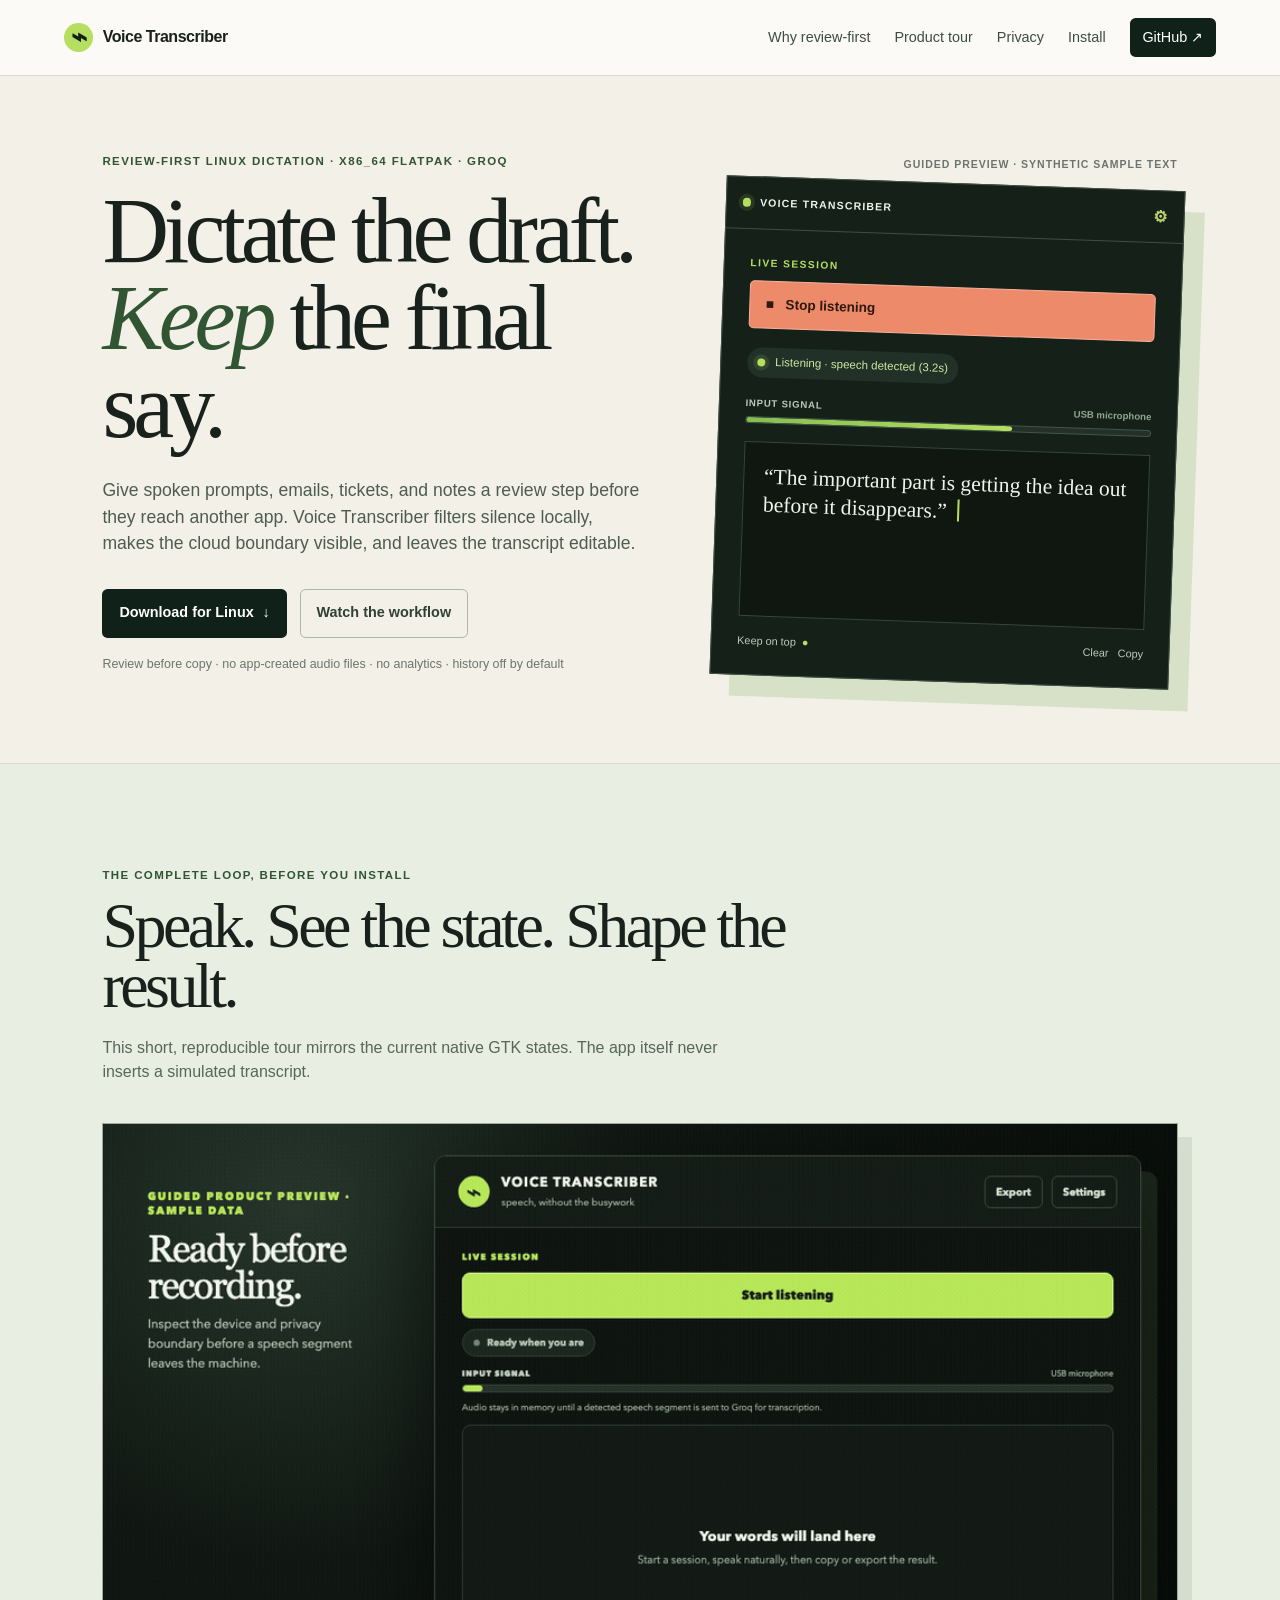
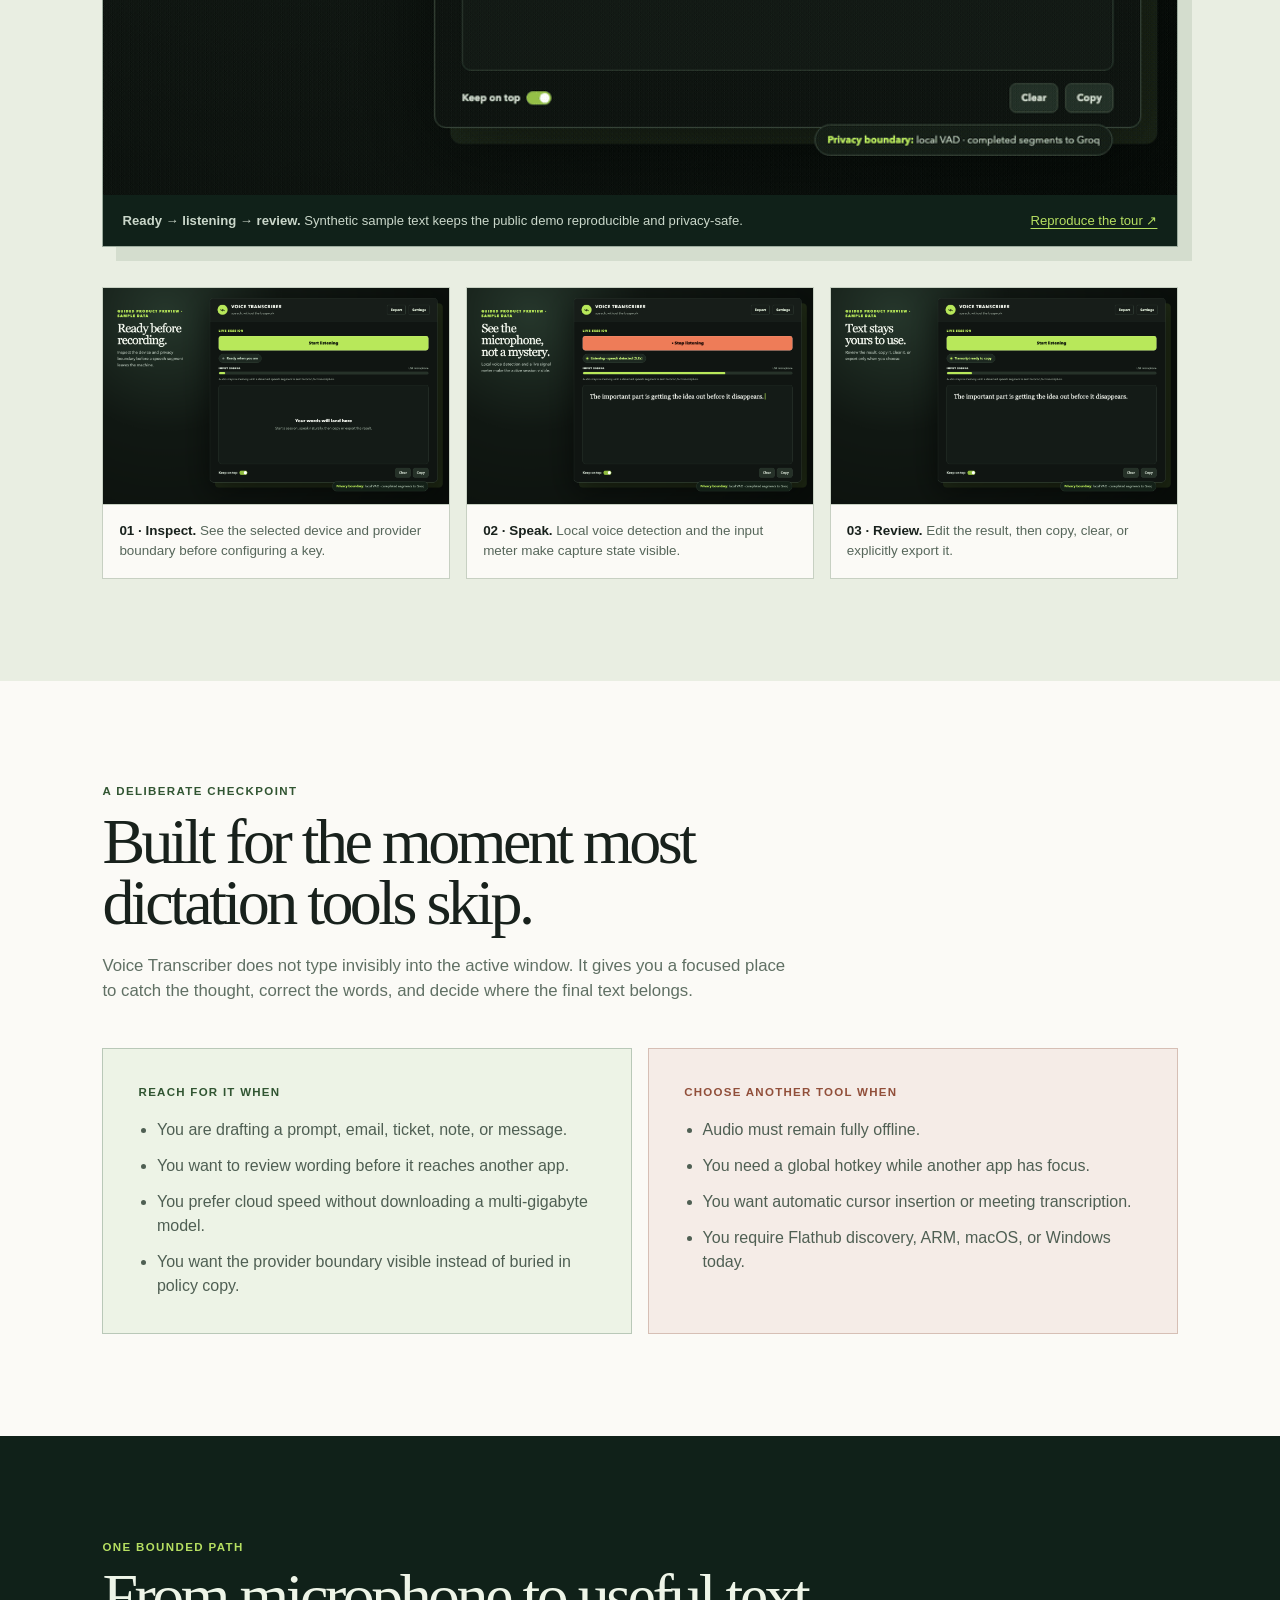
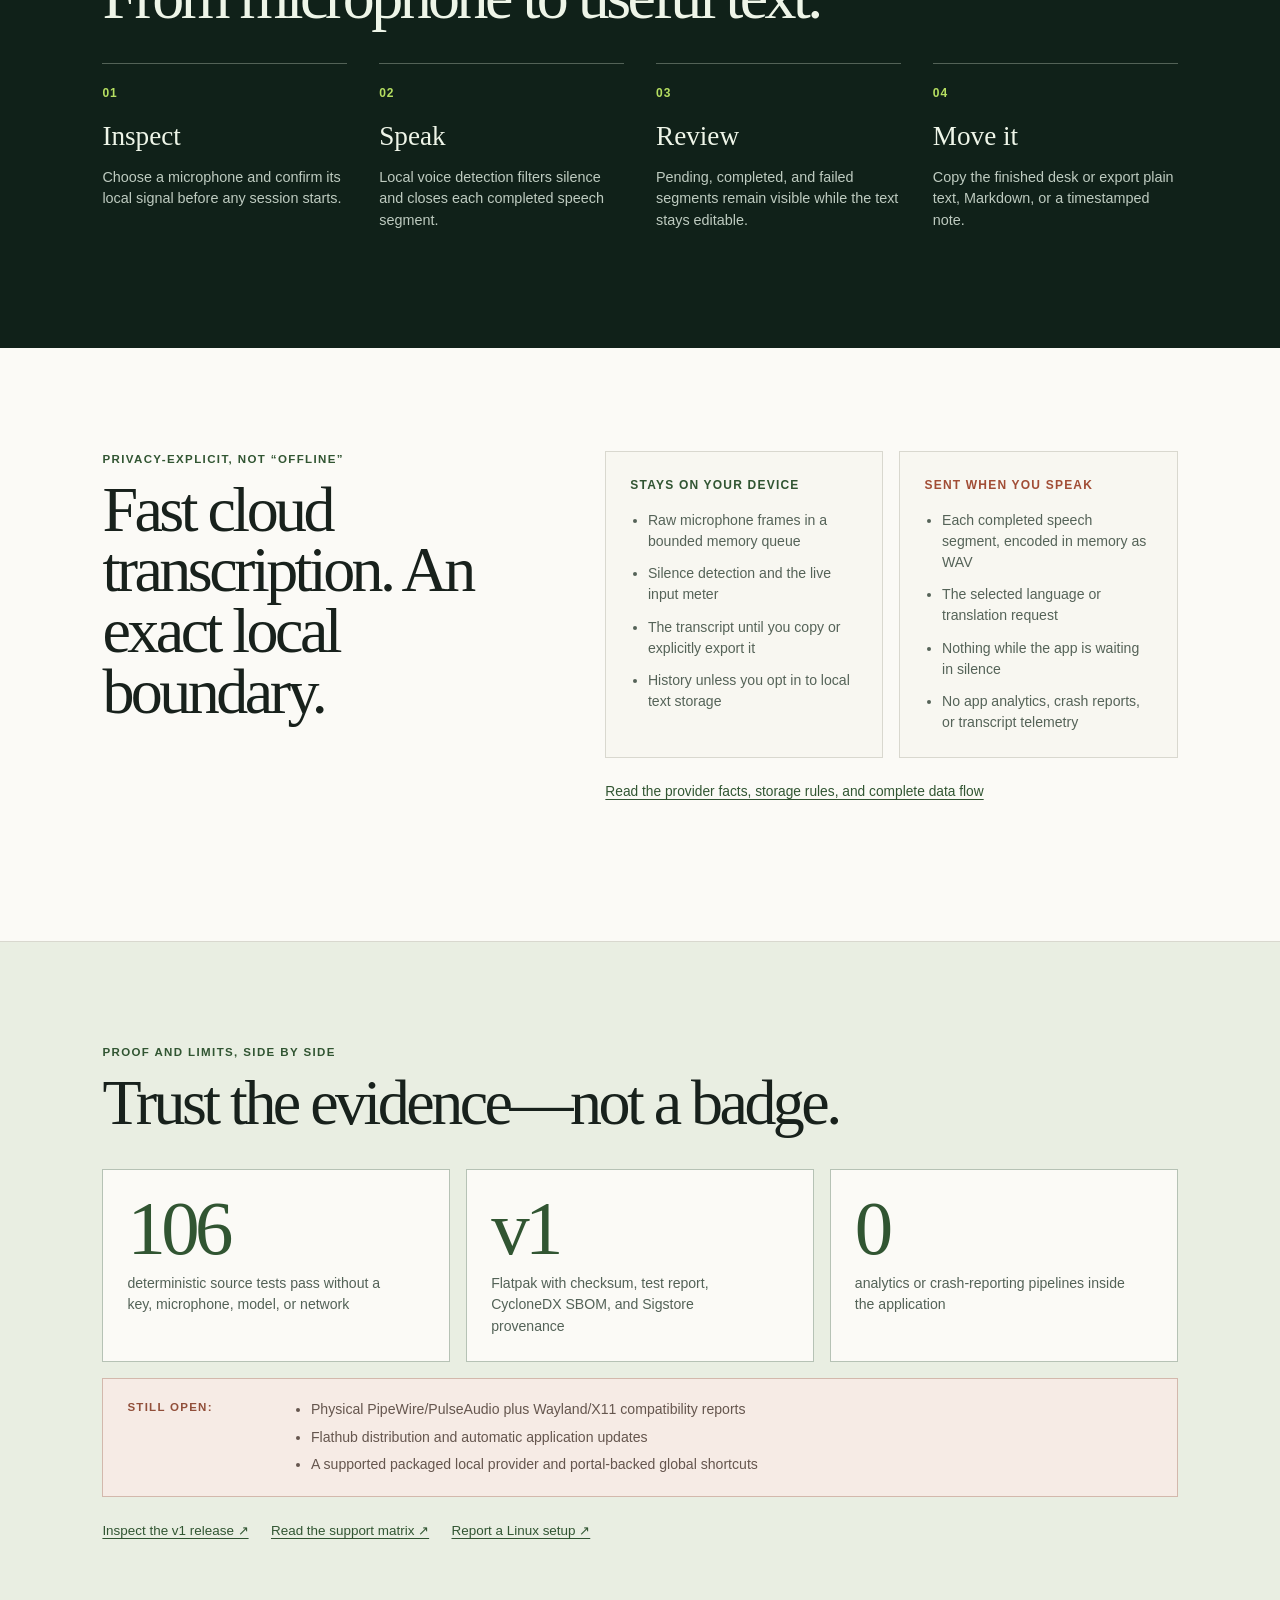
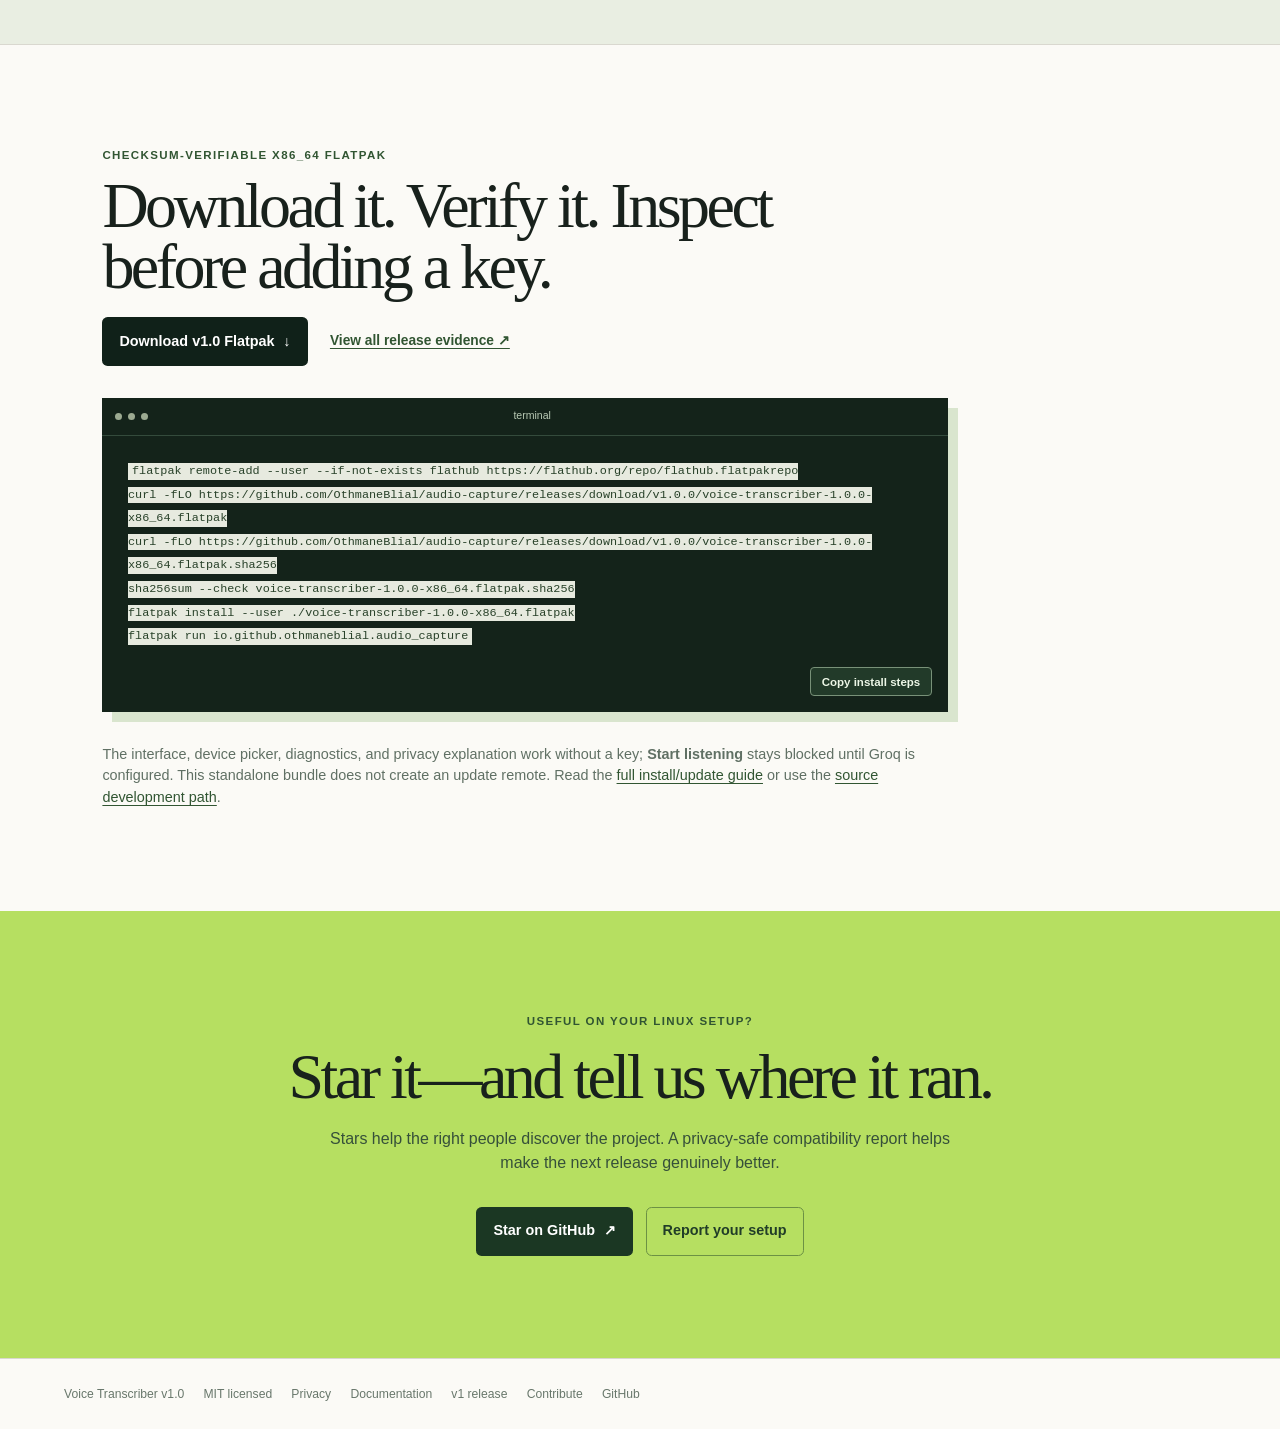
==== commit 82a8a164: "fix: guard persisted microphone selection" ====
--- a/site/index.html
+++ b/site/index.html
@@ -130,7 +130,7 @@
           <h2 id="evidence-title">Trust the evidence—not a badge.</h2>
         </div>
         <div class="evidence-grid">
-          <article><strong>101</strong><span>deterministic source tests pass without a key, microphone, model, or network</span></article>
+          <article><strong>106</strong><span>deterministic source tests pass without a key, microphone, model, or network</span></article>
           <article><strong>v1</strong><span>Flatpak with checksum, test report, CycloneDX SBOM, and Sigstore provenance</span></article>
           <article><strong>0</strong><span>analytics or crash-reporting pipelines inside the application</span></article>
         </div>
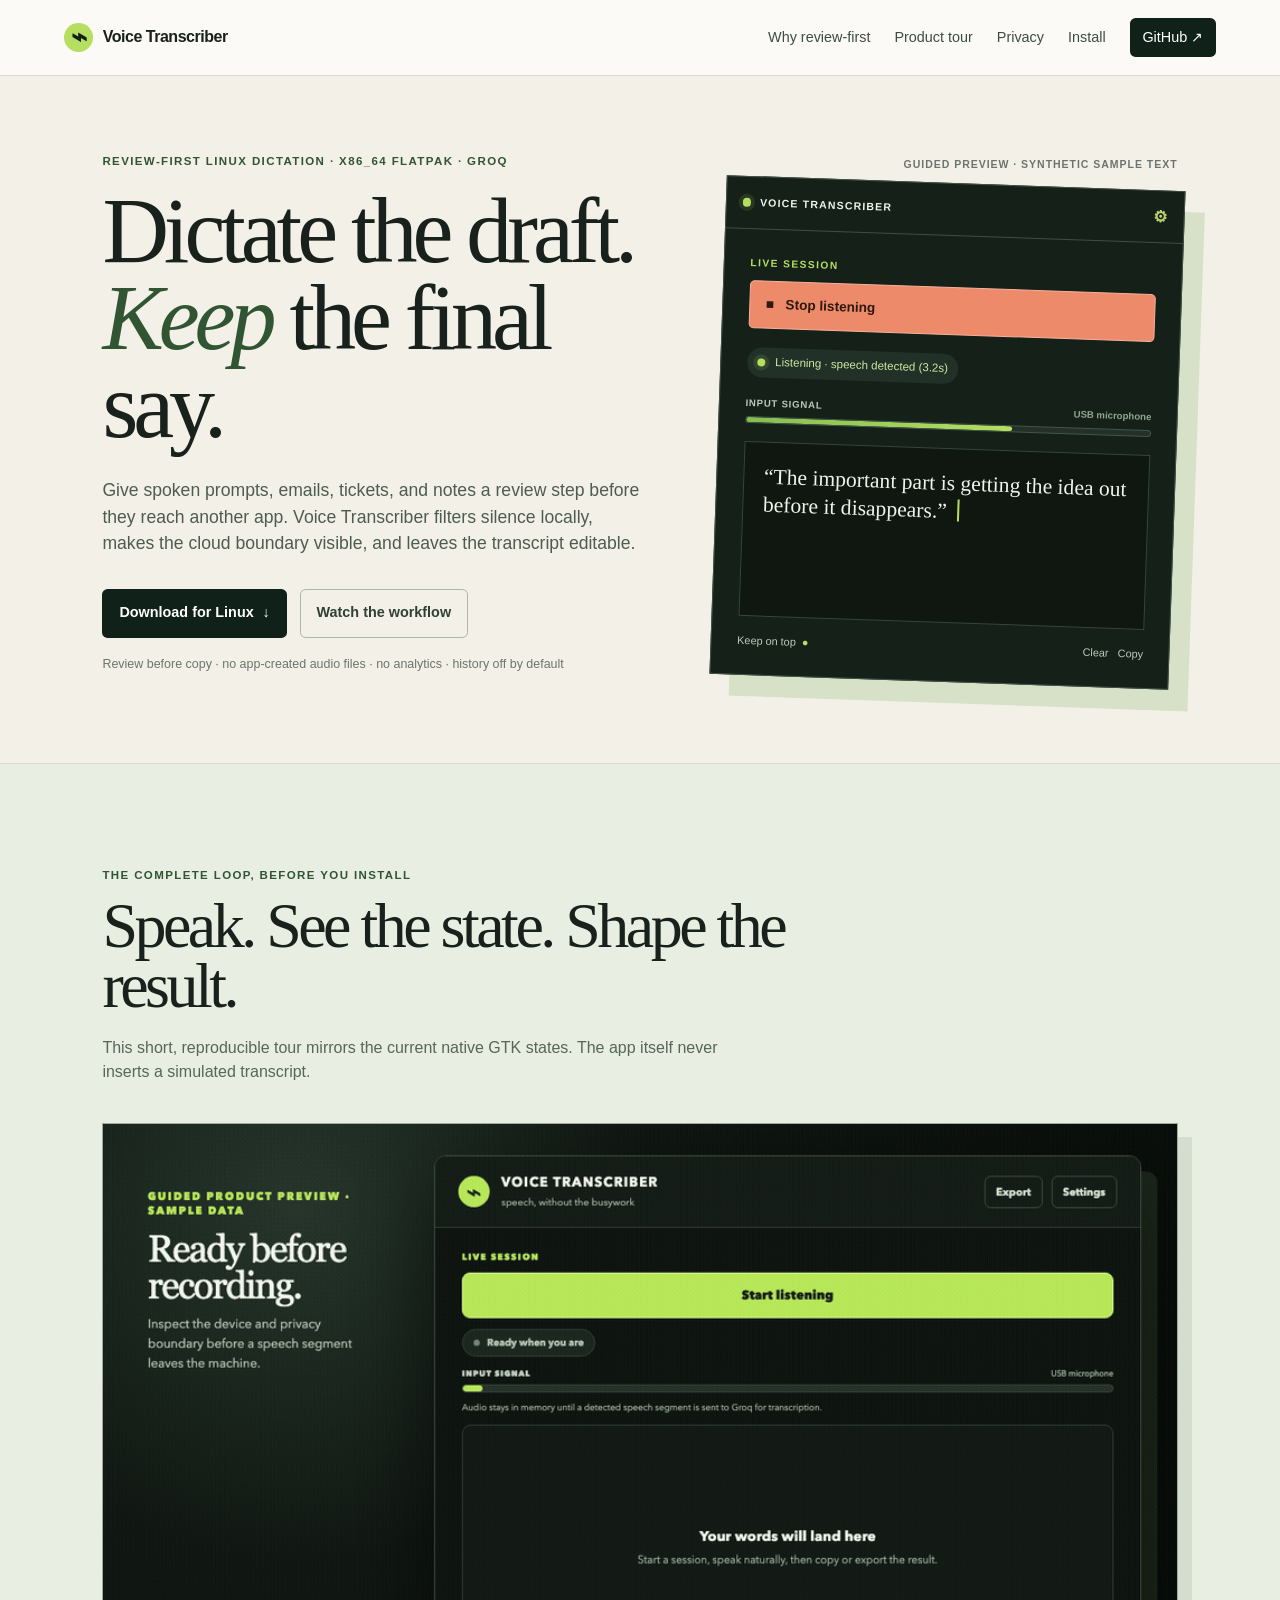
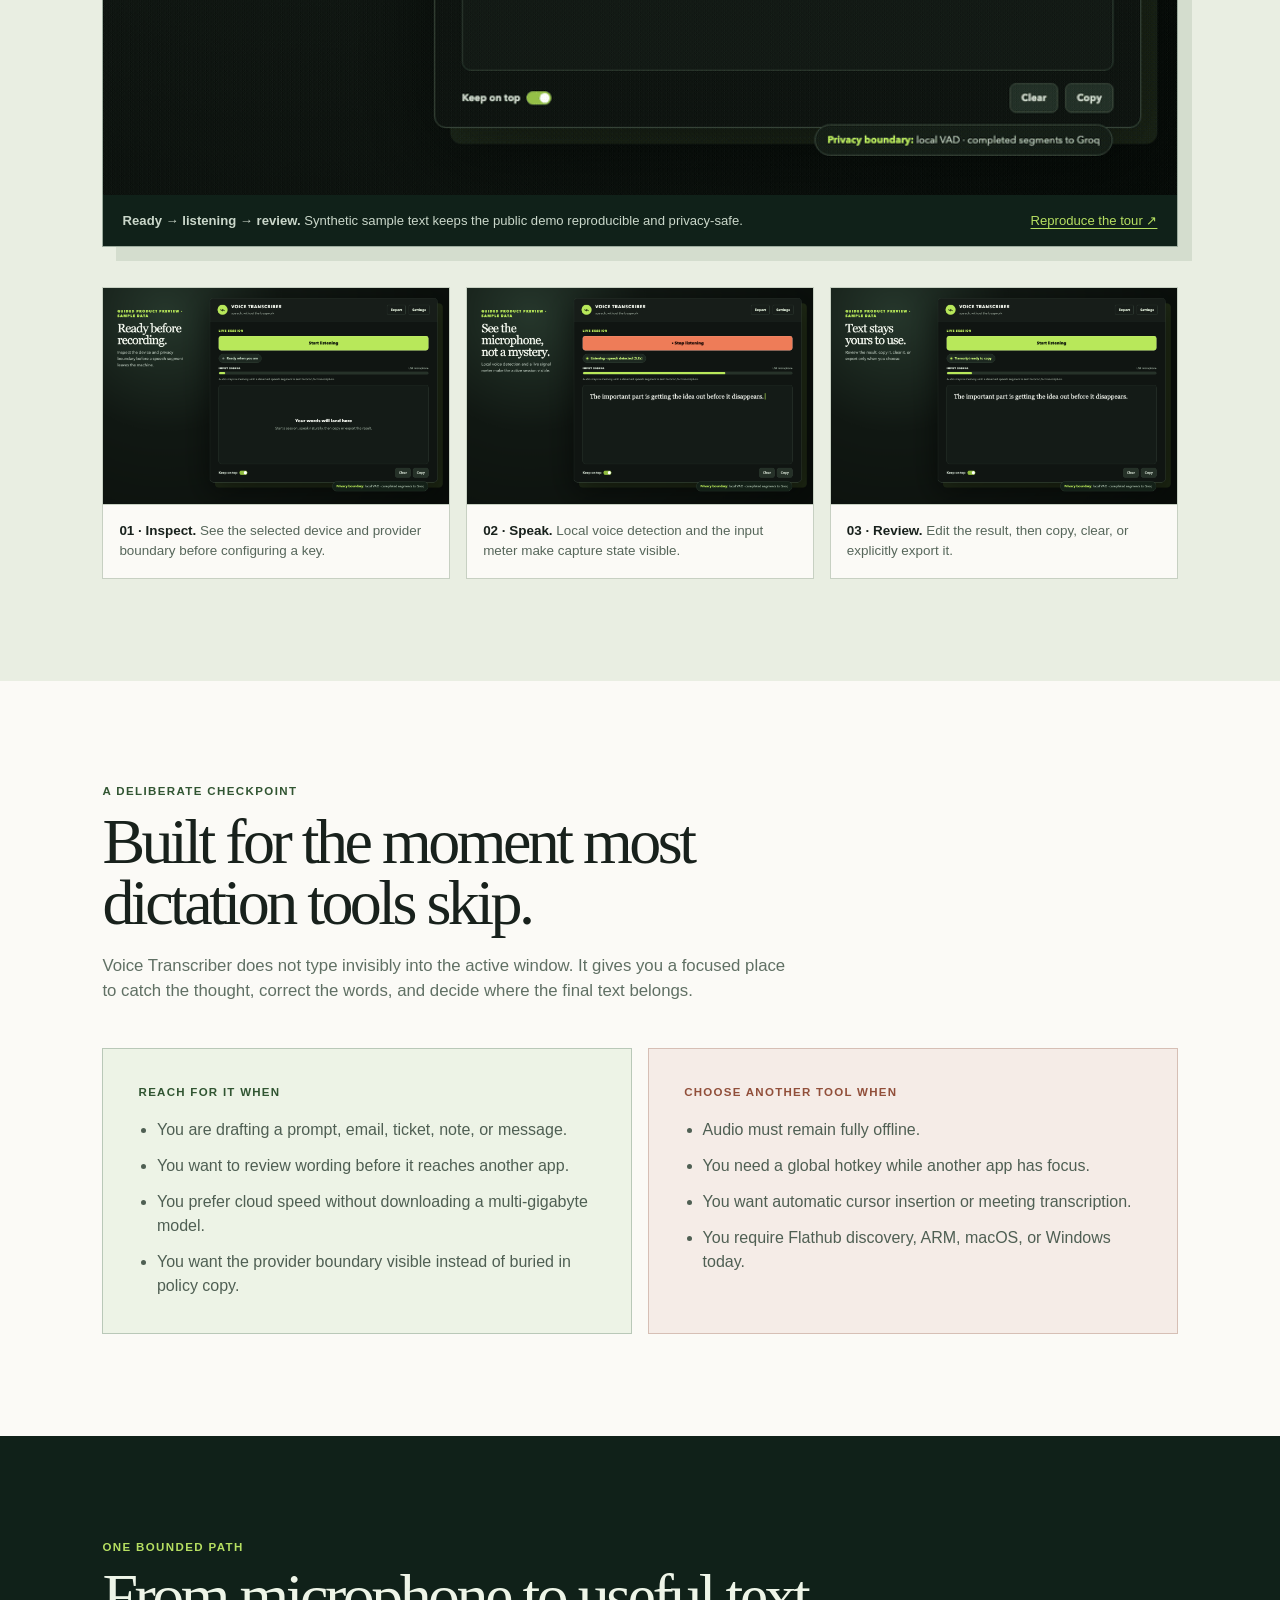
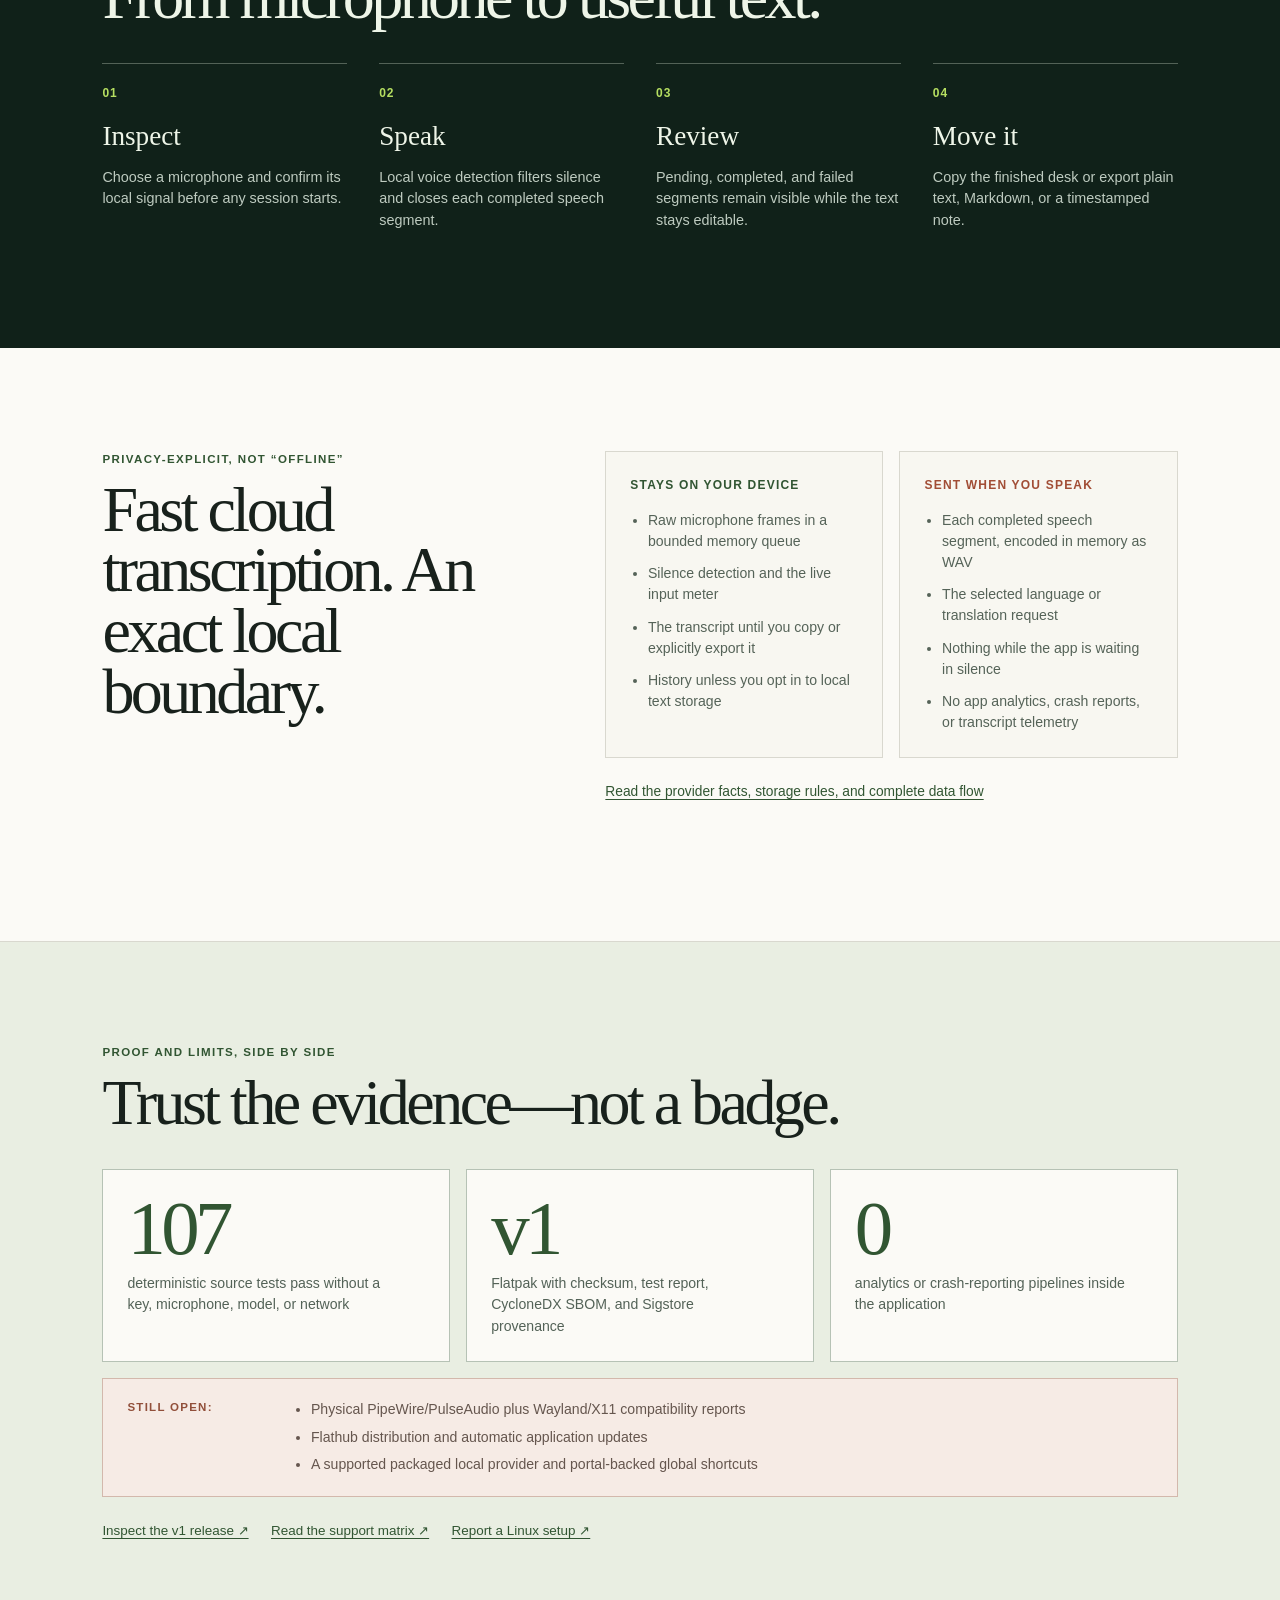
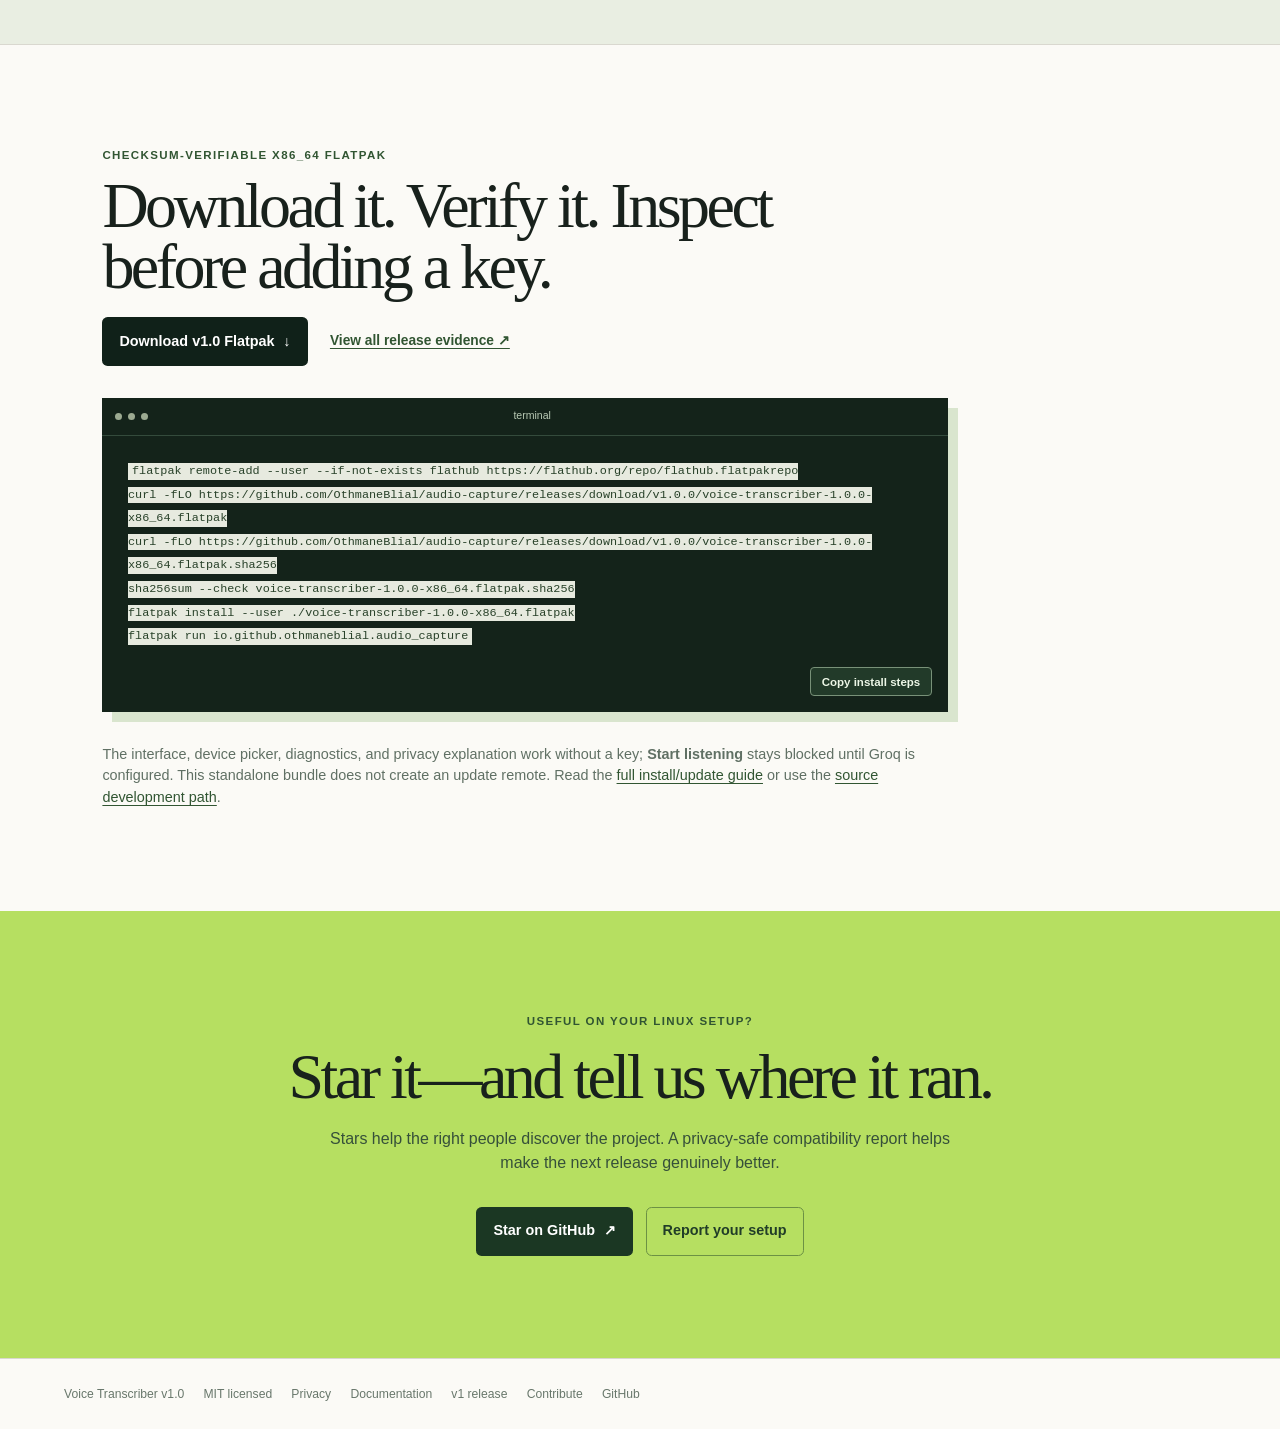
==== commit 757a2bda: "fix: close local provider process race" ====
--- a/site/index.html
+++ b/site/index.html
@@ -130,7 +130,7 @@
           <h2 id="evidence-title">Trust the evidence—not a badge.</h2>
         </div>
         <div class="evidence-grid">
-          <article><strong>106</strong><span>deterministic source tests pass without a key, microphone, model, or network</span></article>
+          <article><strong>107</strong><span>deterministic source tests pass without a key, microphone, model, or network</span></article>
           <article><strong>v1</strong><span>Flatpak with checksum, test report, CycloneDX SBOM, and Sigstore provenance</span></article>
           <article><strong>0</strong><span>analytics or crash-reporting pipelines inside the application</span></article>
         </div>
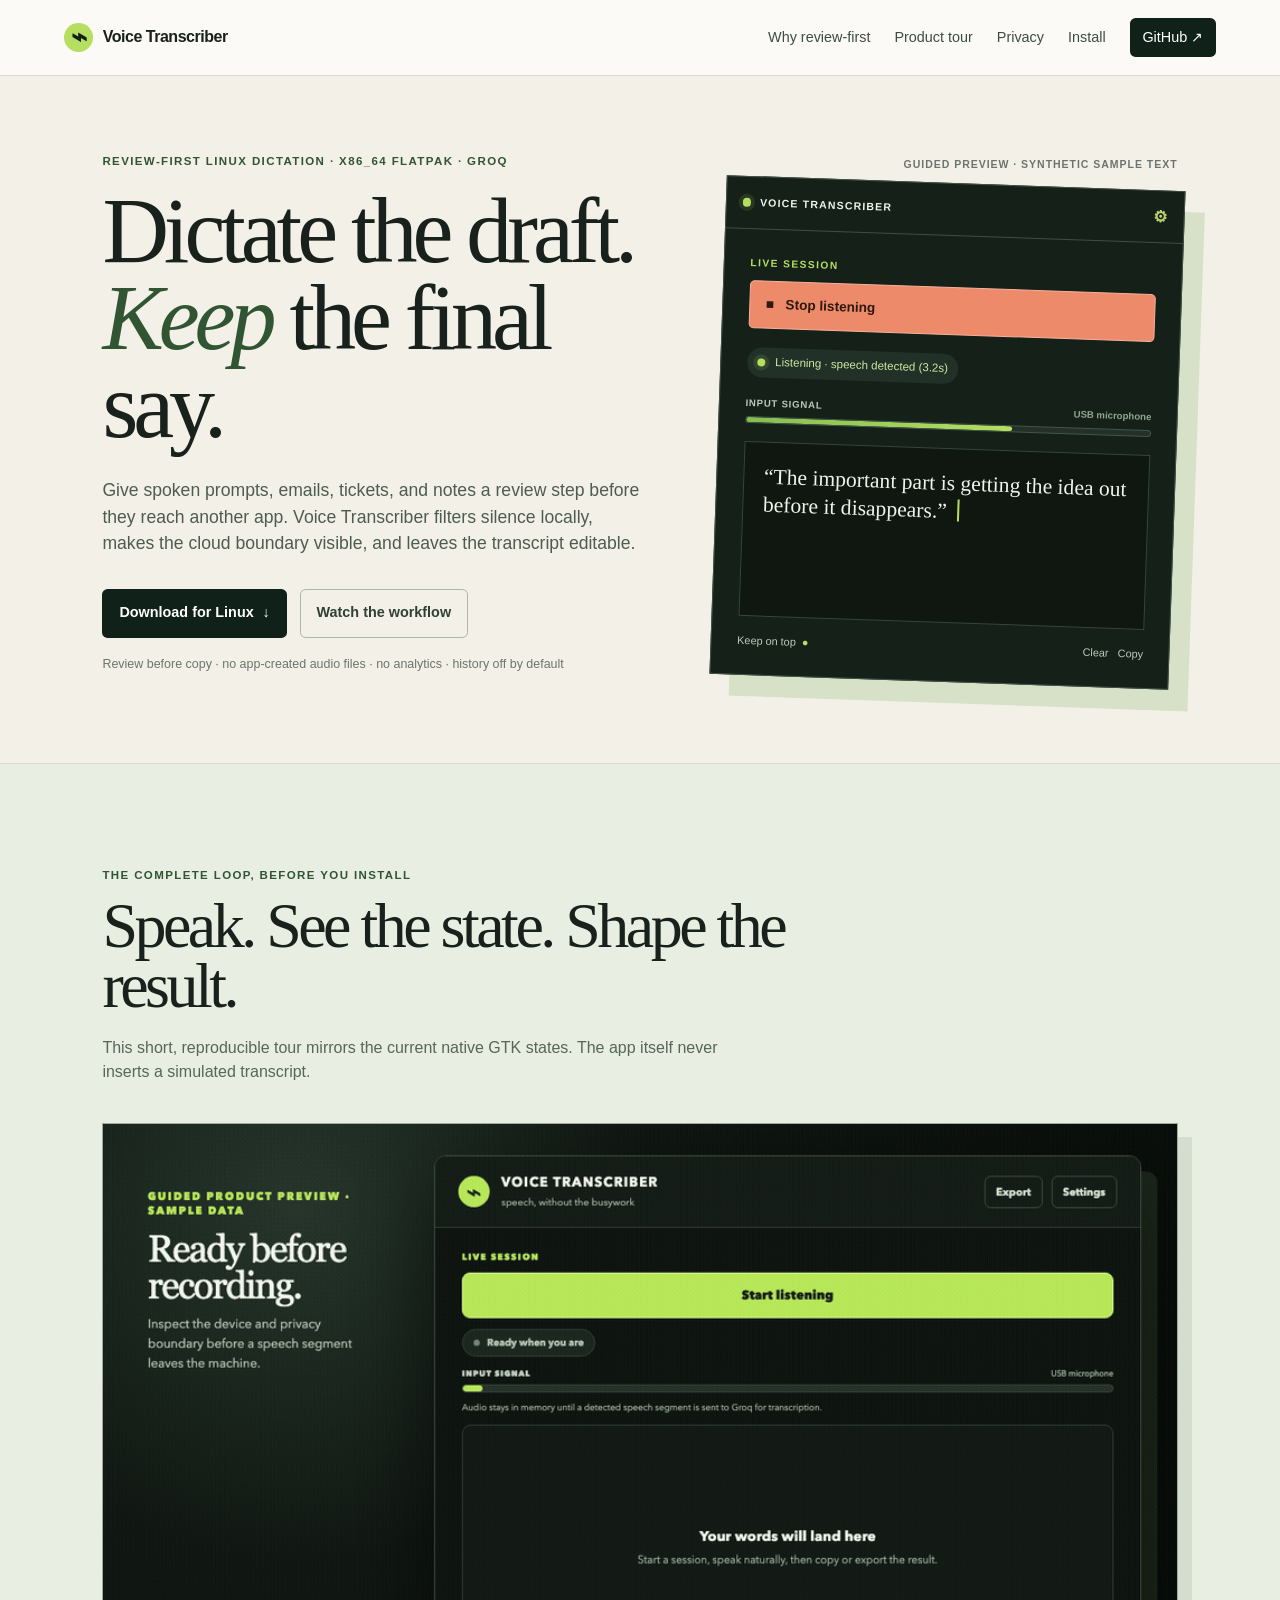
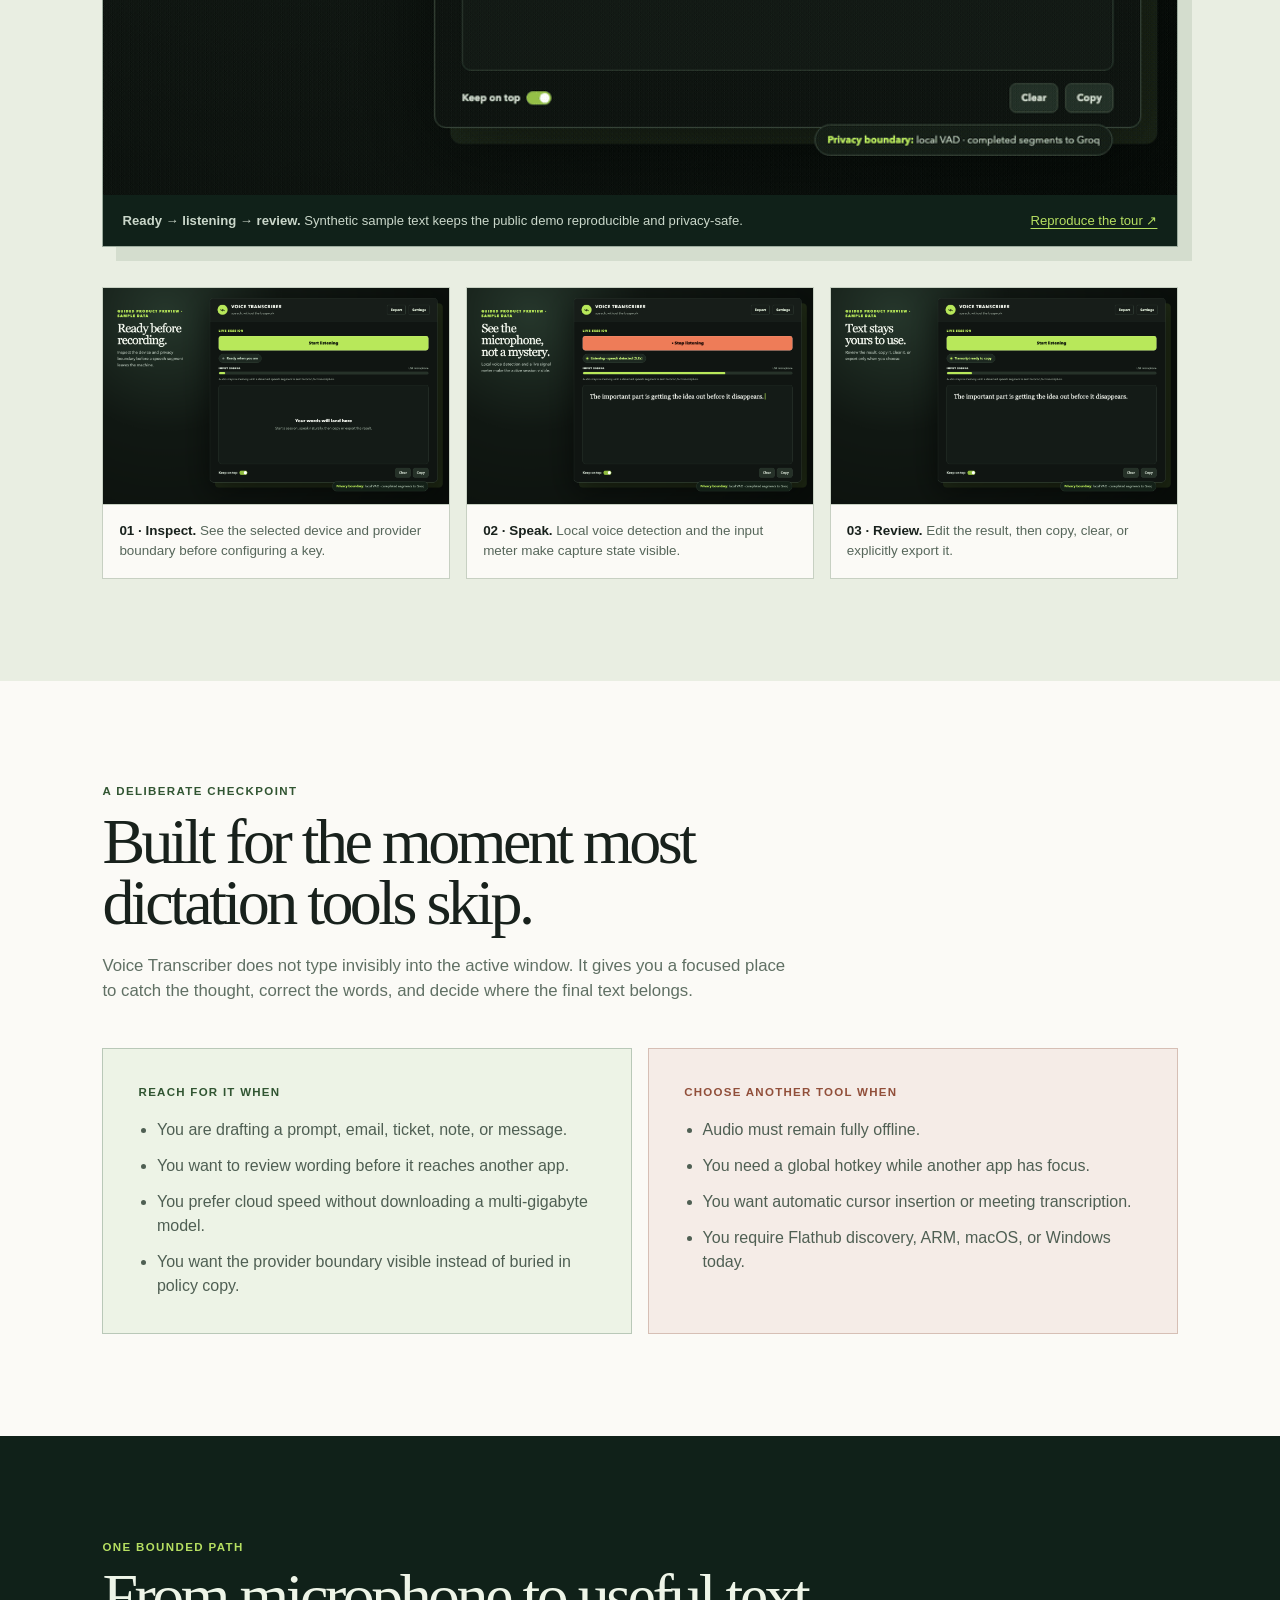
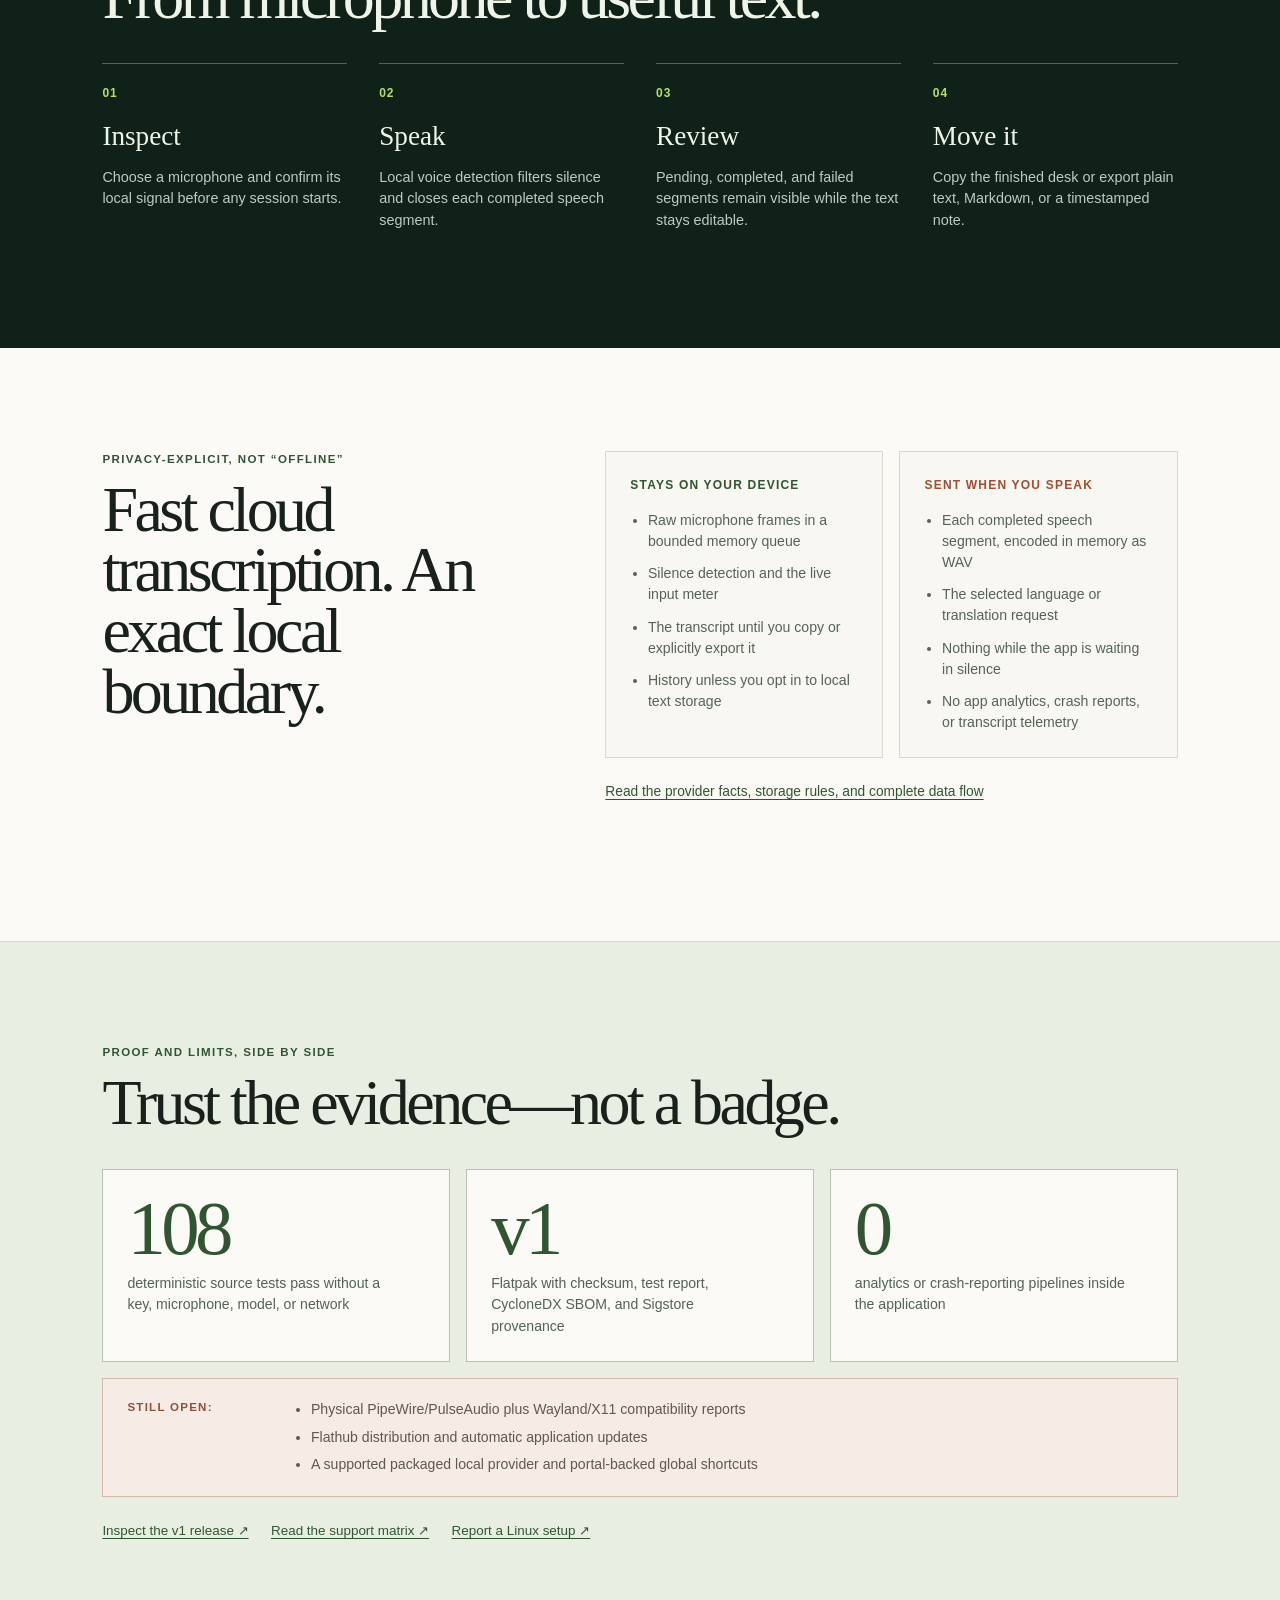
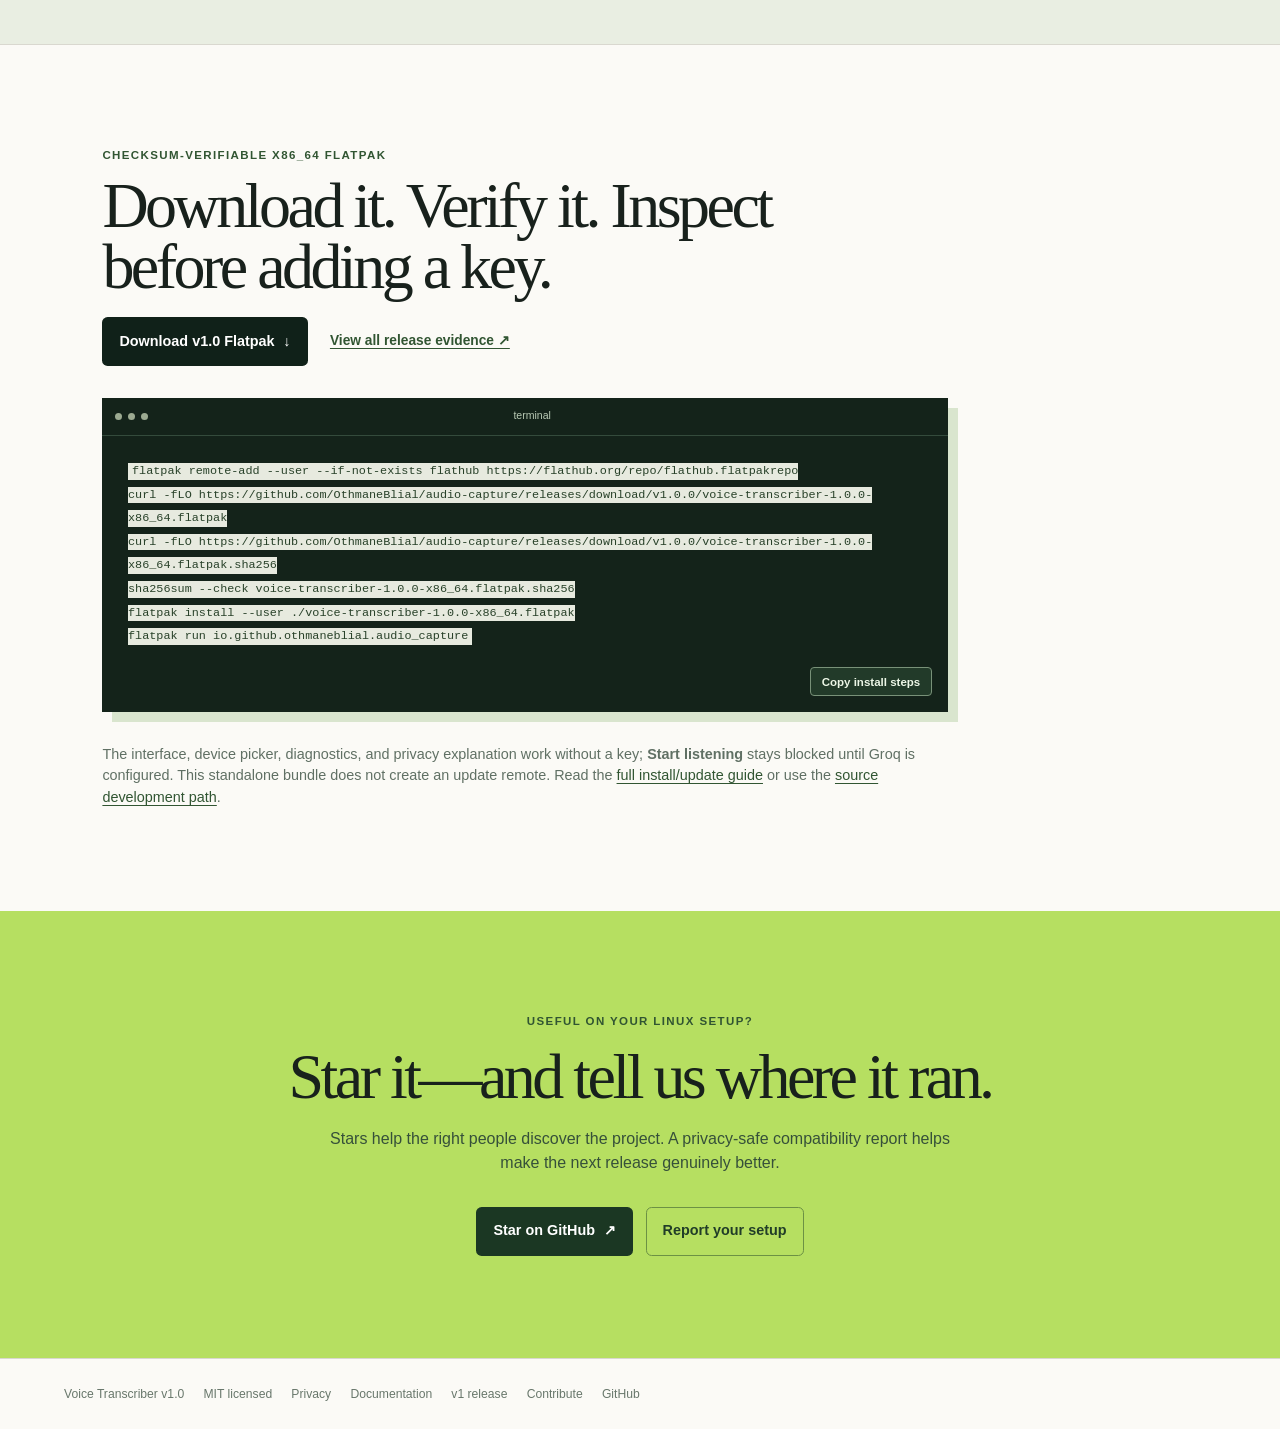
==== commit cfcc9e62: "fix: migrate legacy microphone identities" ====
--- a/site/index.html
+++ b/site/index.html
@@ -130,7 +130,7 @@
           <h2 id="evidence-title">Trust the evidence—not a badge.</h2>
         </div>
         <div class="evidence-grid">
-          <article><strong>107</strong><span>deterministic source tests pass without a key, microphone, model, or network</span></article>
+          <article><strong>108</strong><span>deterministic source tests pass without a key, microphone, model, or network</span></article>
           <article><strong>v1</strong><span>Flatpak with checksum, test report, CycloneDX SBOM, and Sigstore provenance</span></article>
           <article><strong>0</strong><span>analytics or crash-reporting pipelines inside the application</span></article>
         </div>
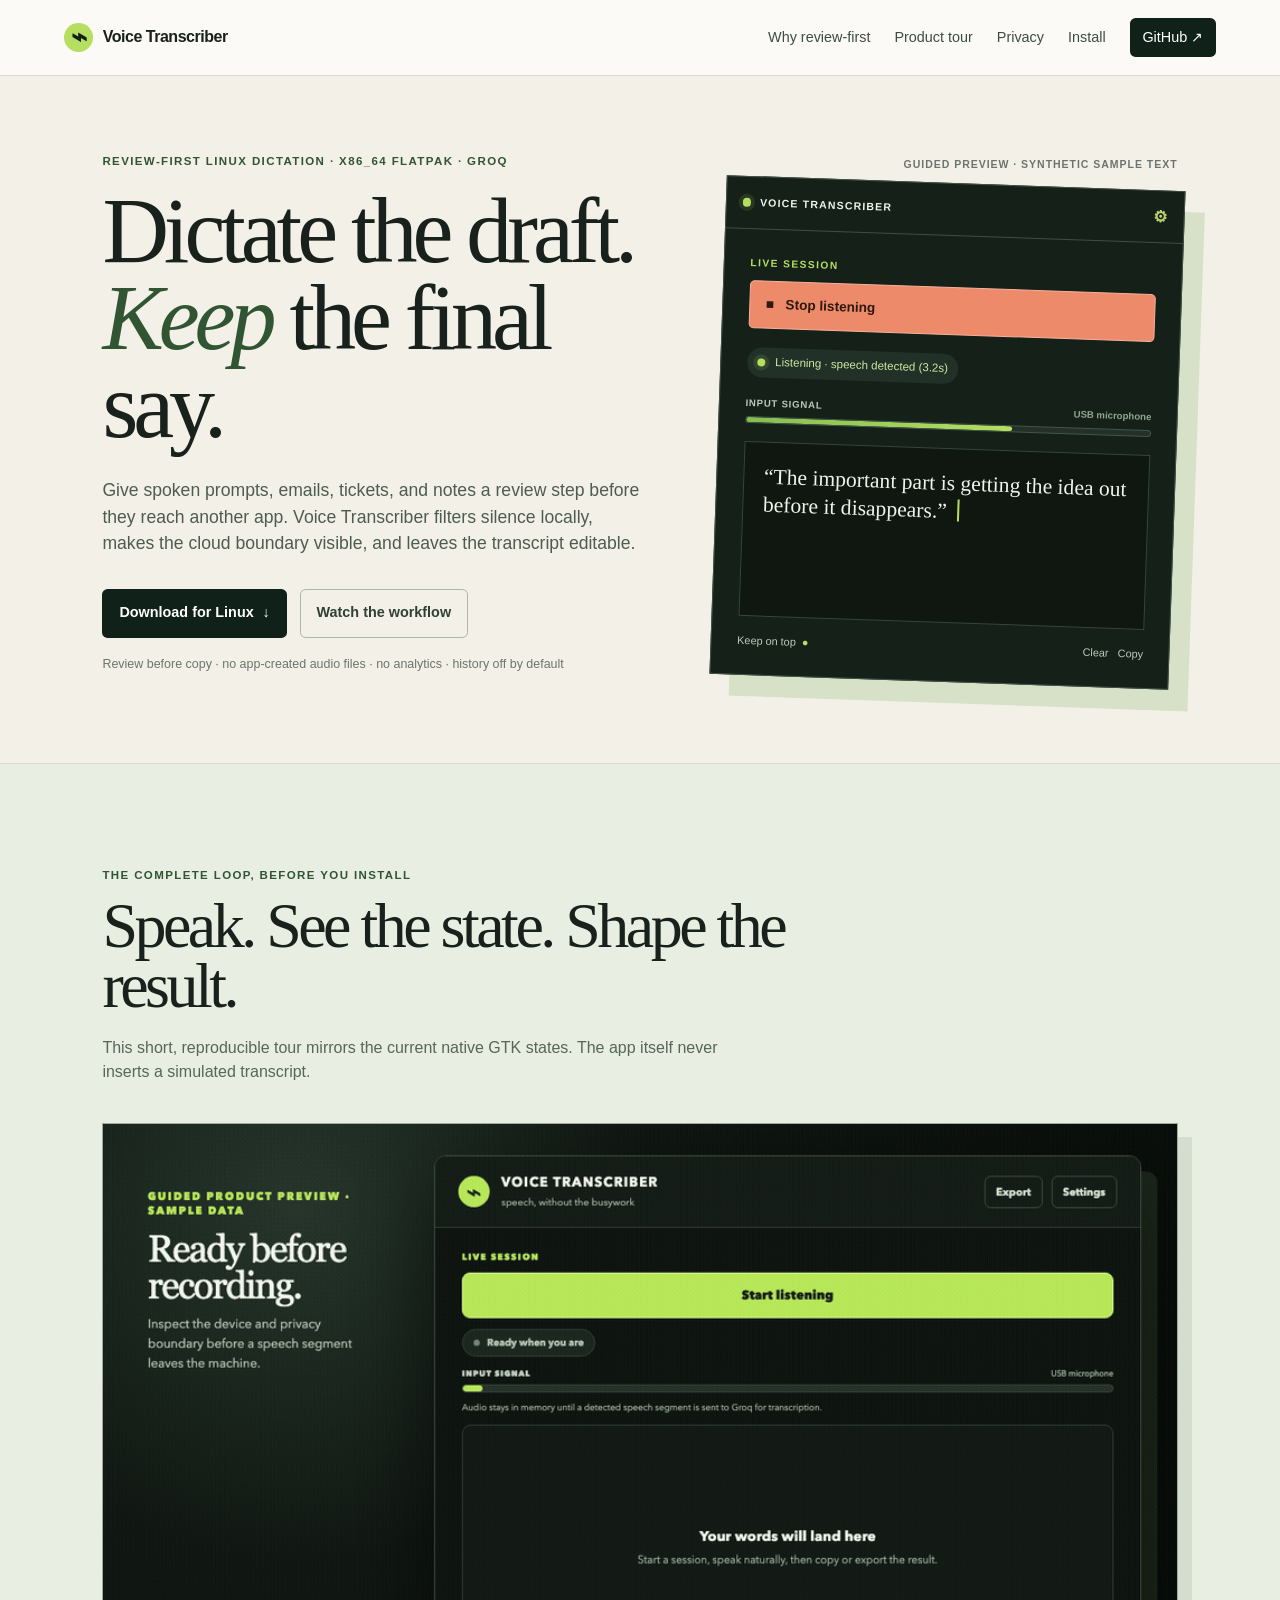
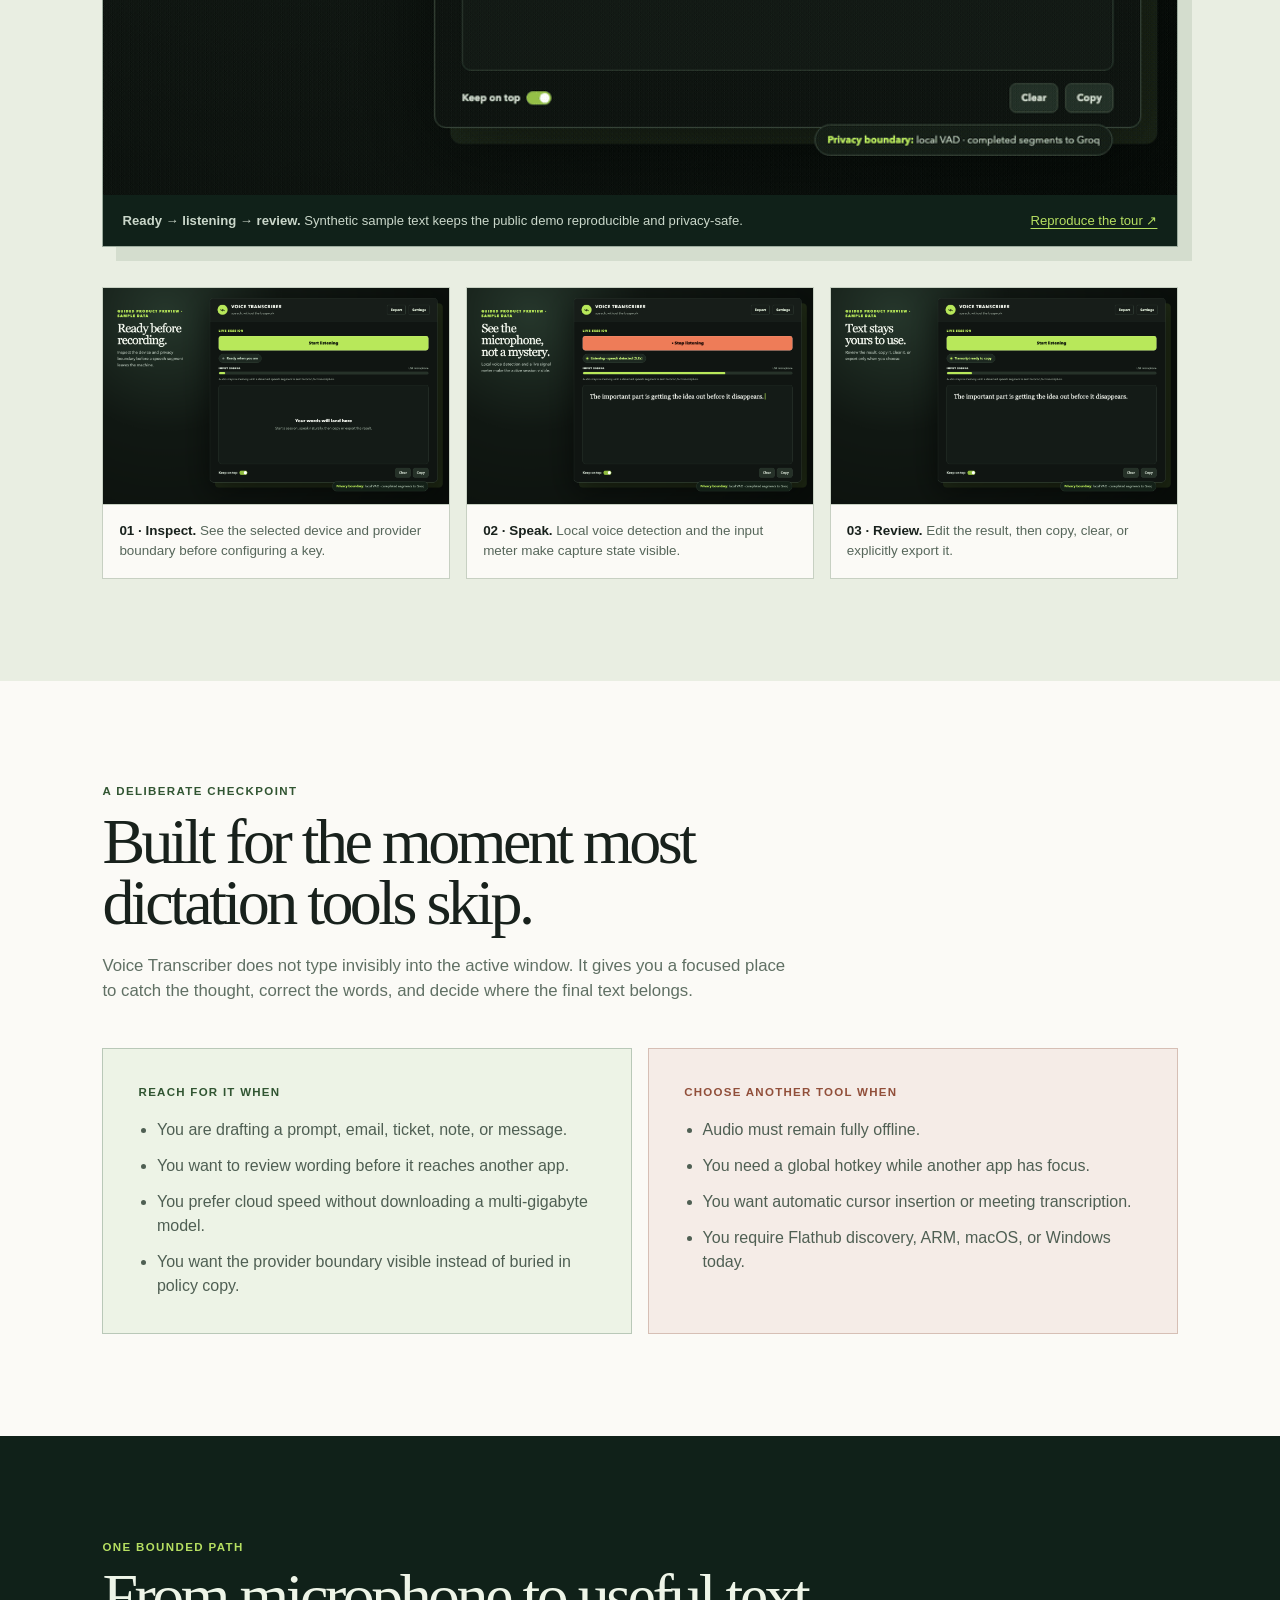
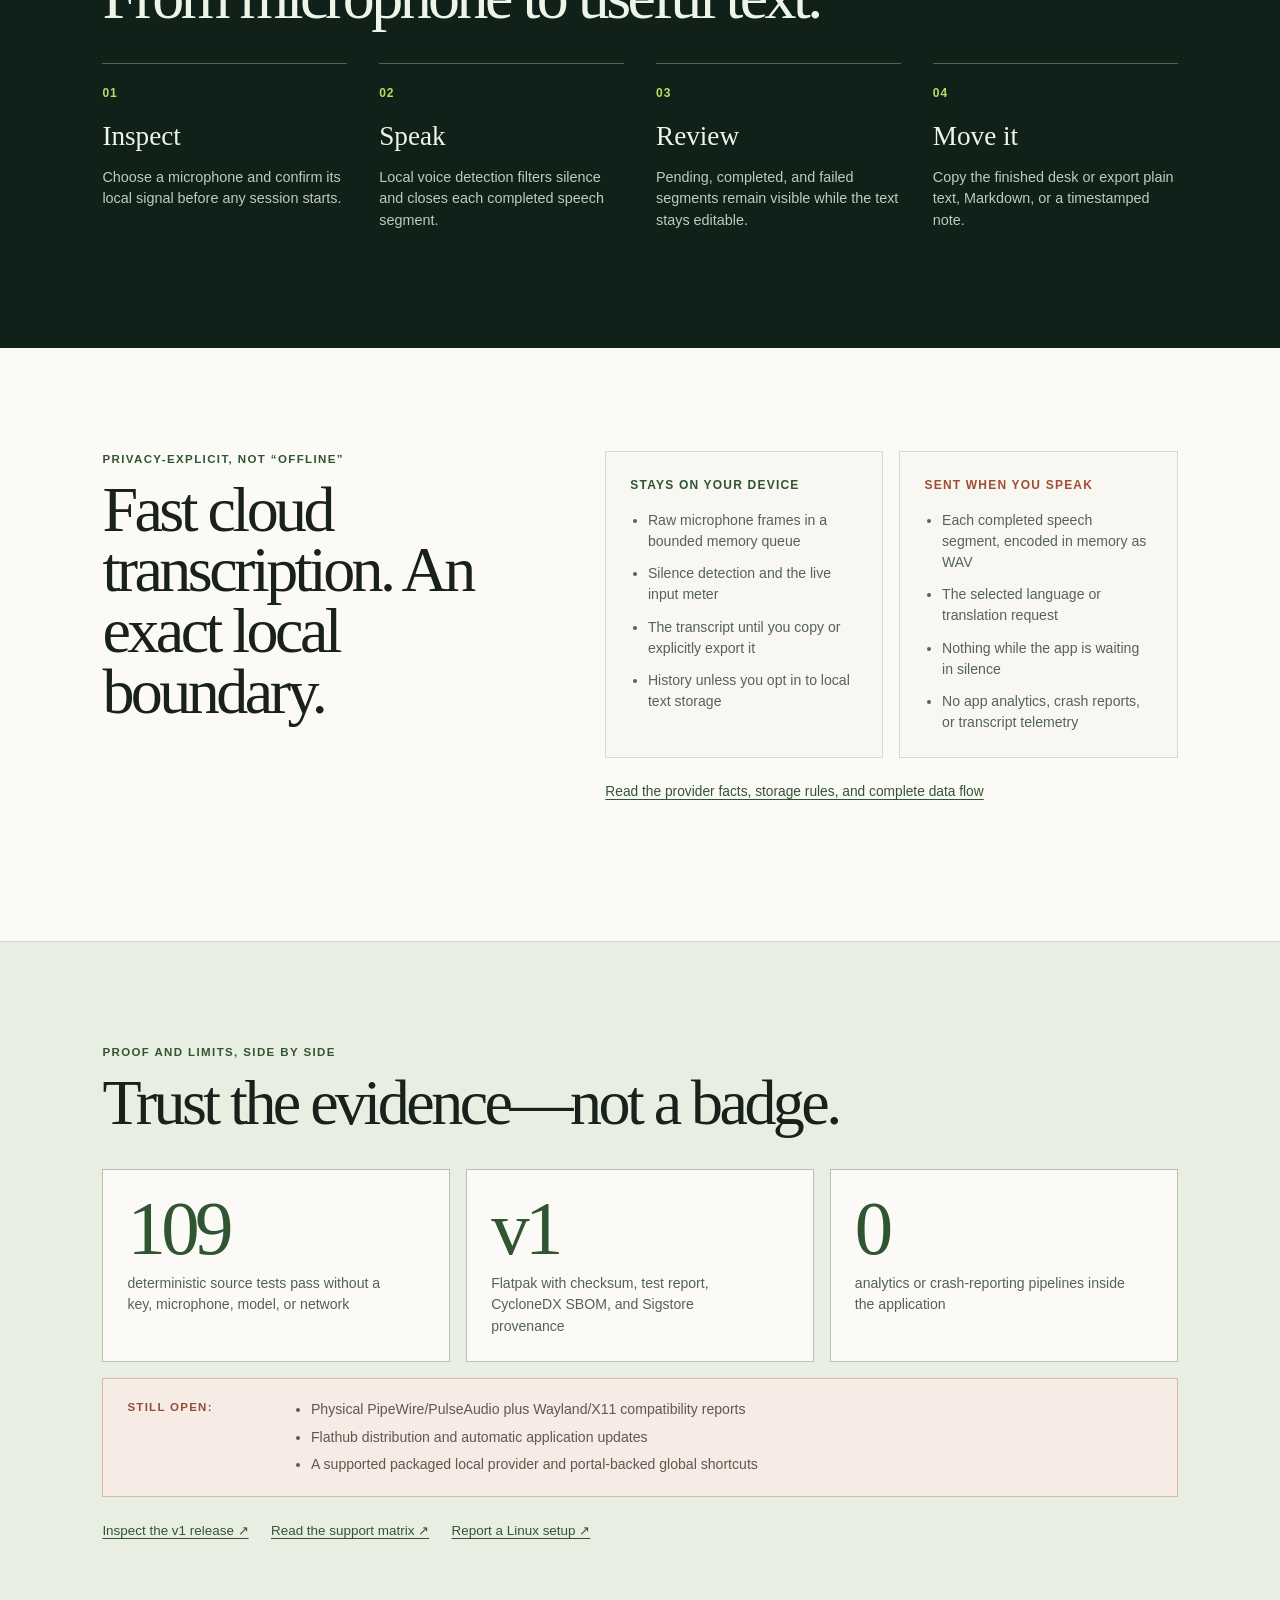
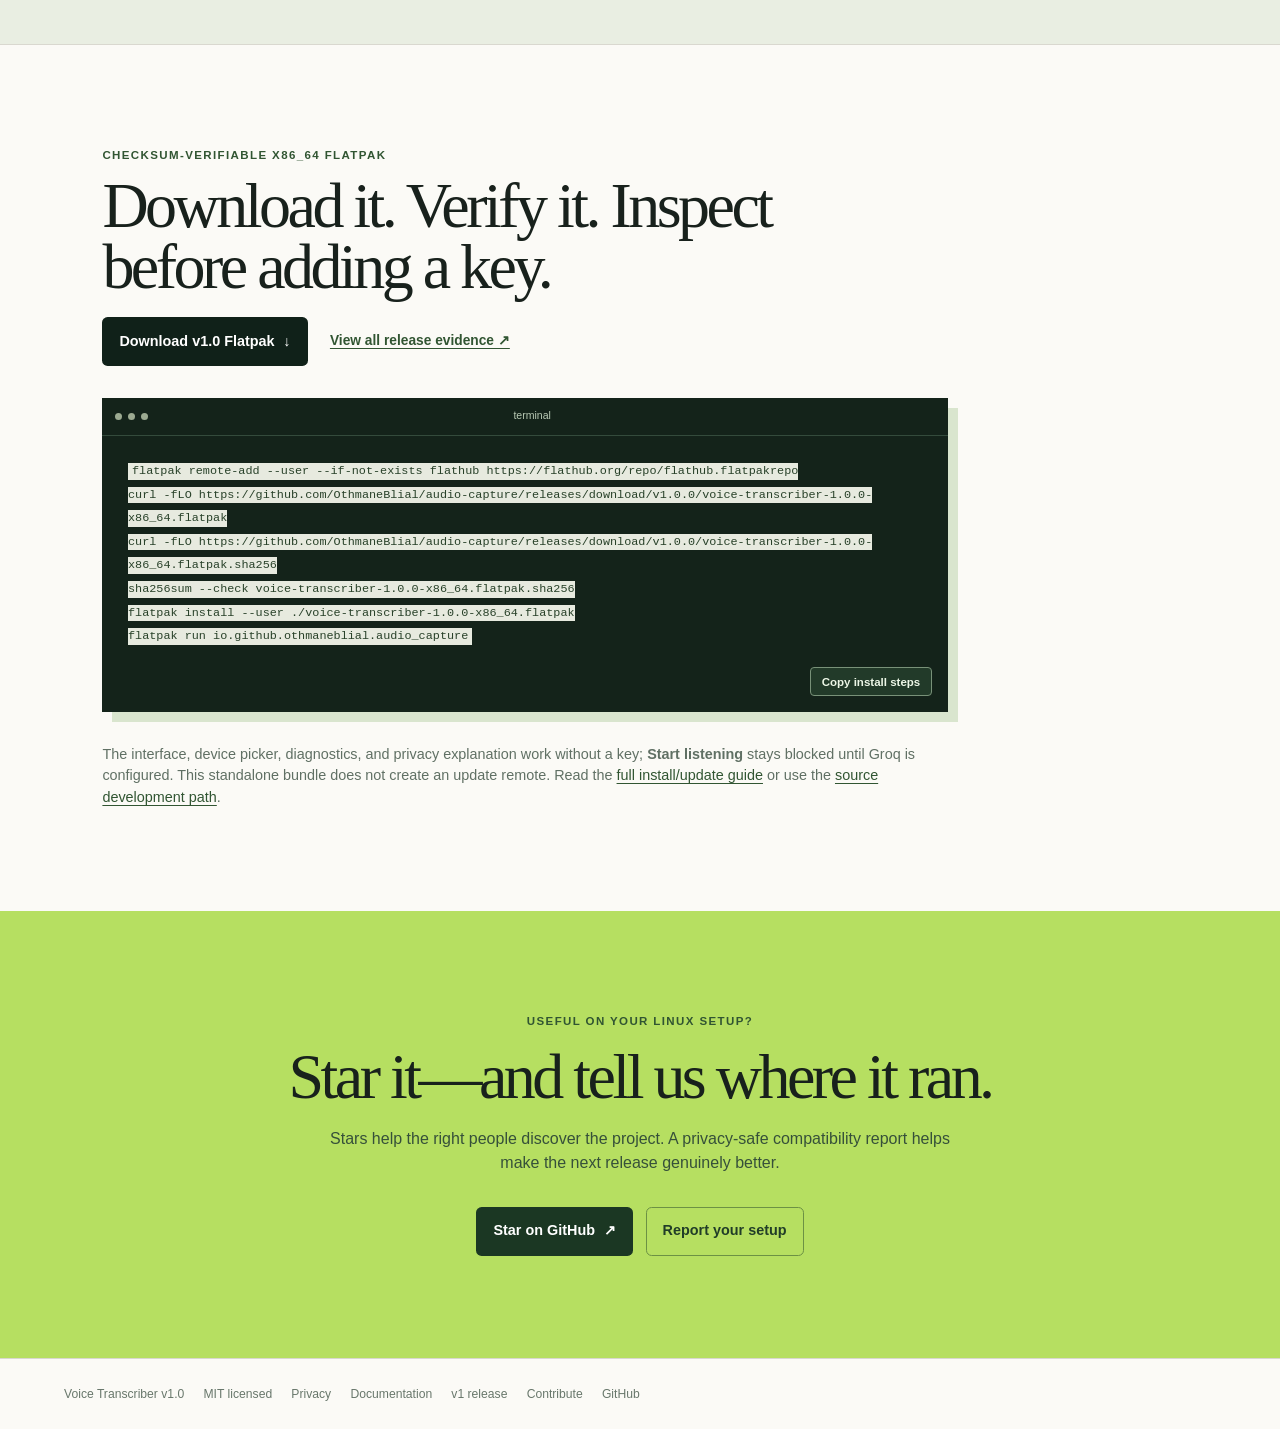
==== commit cee8dc89: "test: allow headless controller construction" ====
--- a/site/index.html
+++ b/site/index.html
@@ -130,7 +130,7 @@
           <h2 id="evidence-title">Trust the evidence—not a badge.</h2>
         </div>
         <div class="evidence-grid">
-          <article><strong>108</strong><span>deterministic source tests pass without a key, microphone, model, or network</span></article>
+          <article><strong>109</strong><span>deterministic source tests pass without a key, microphone, model, or network</span></article>
           <article><strong>v1</strong><span>Flatpak with checksum, test report, CycloneDX SBOM, and Sigstore provenance</span></article>
           <article><strong>0</strong><span>analytics or crash-reporting pipelines inside the application</span></article>
         </div>
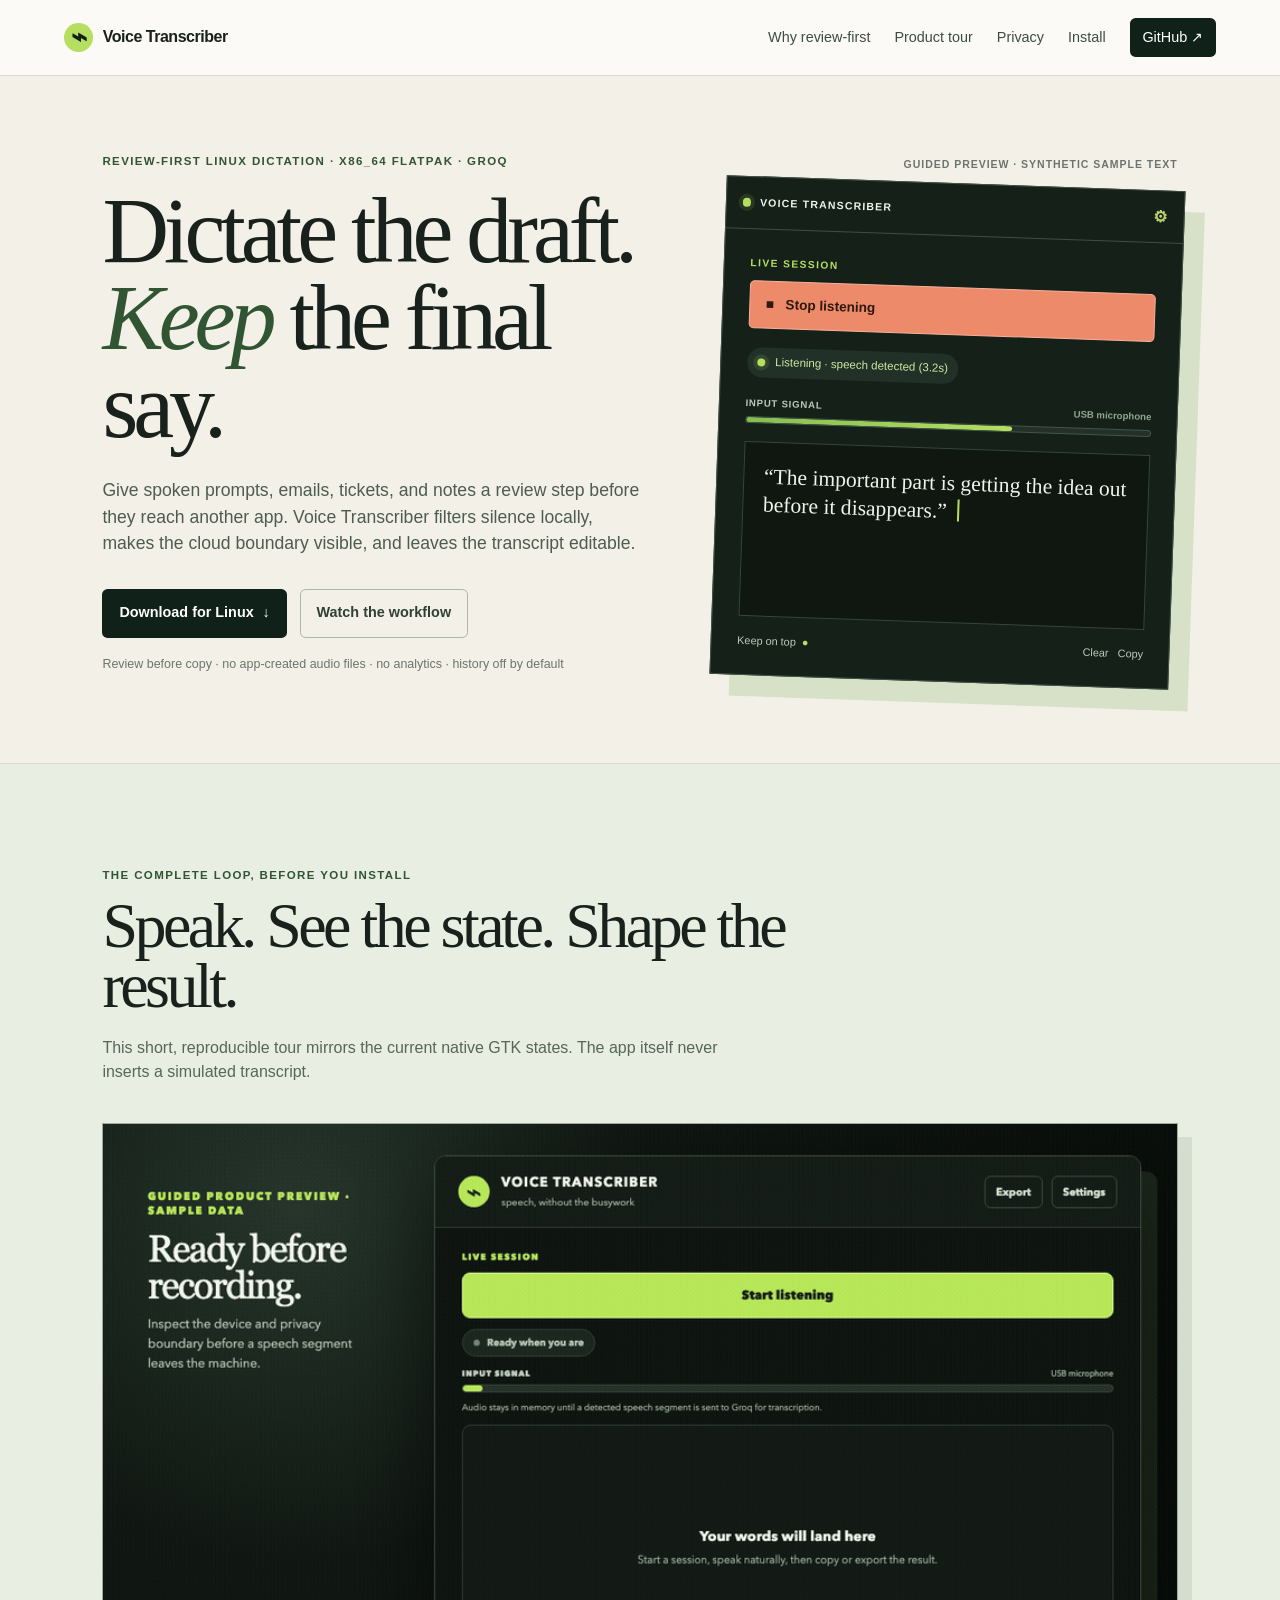
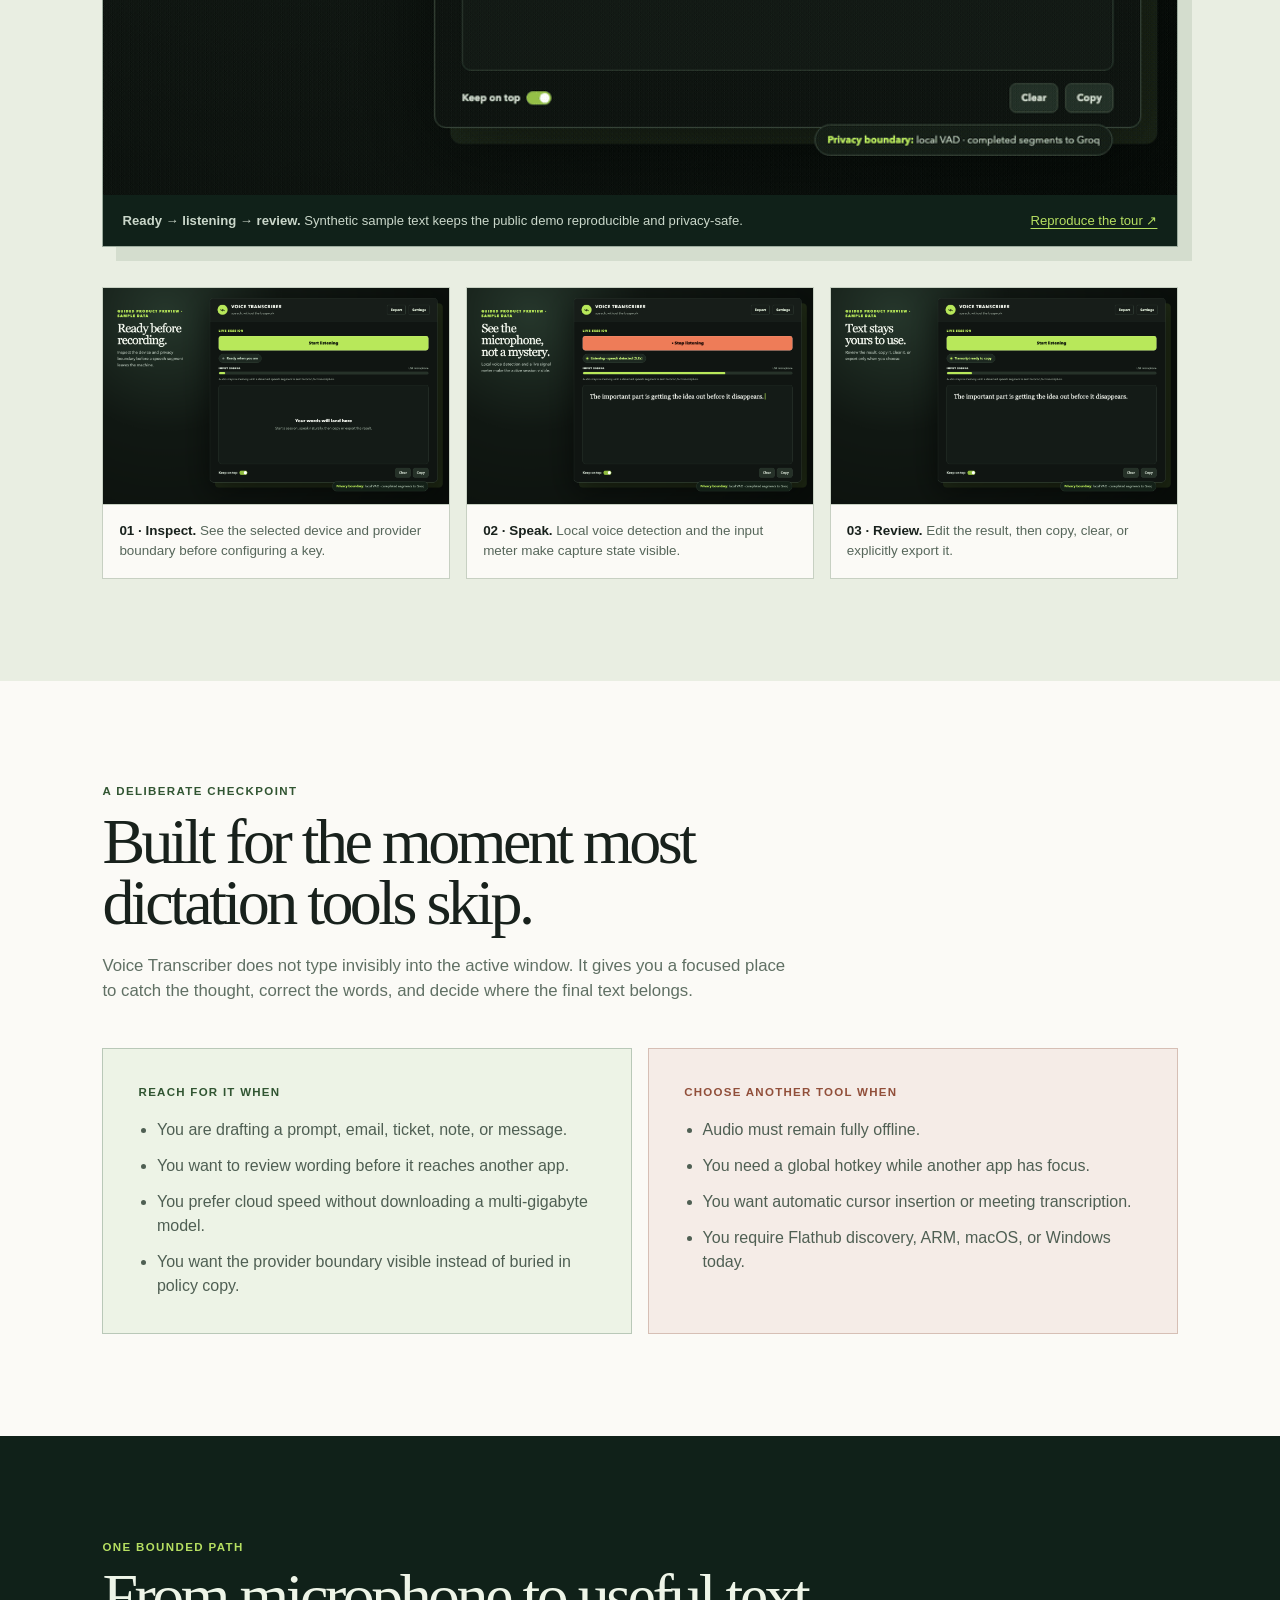
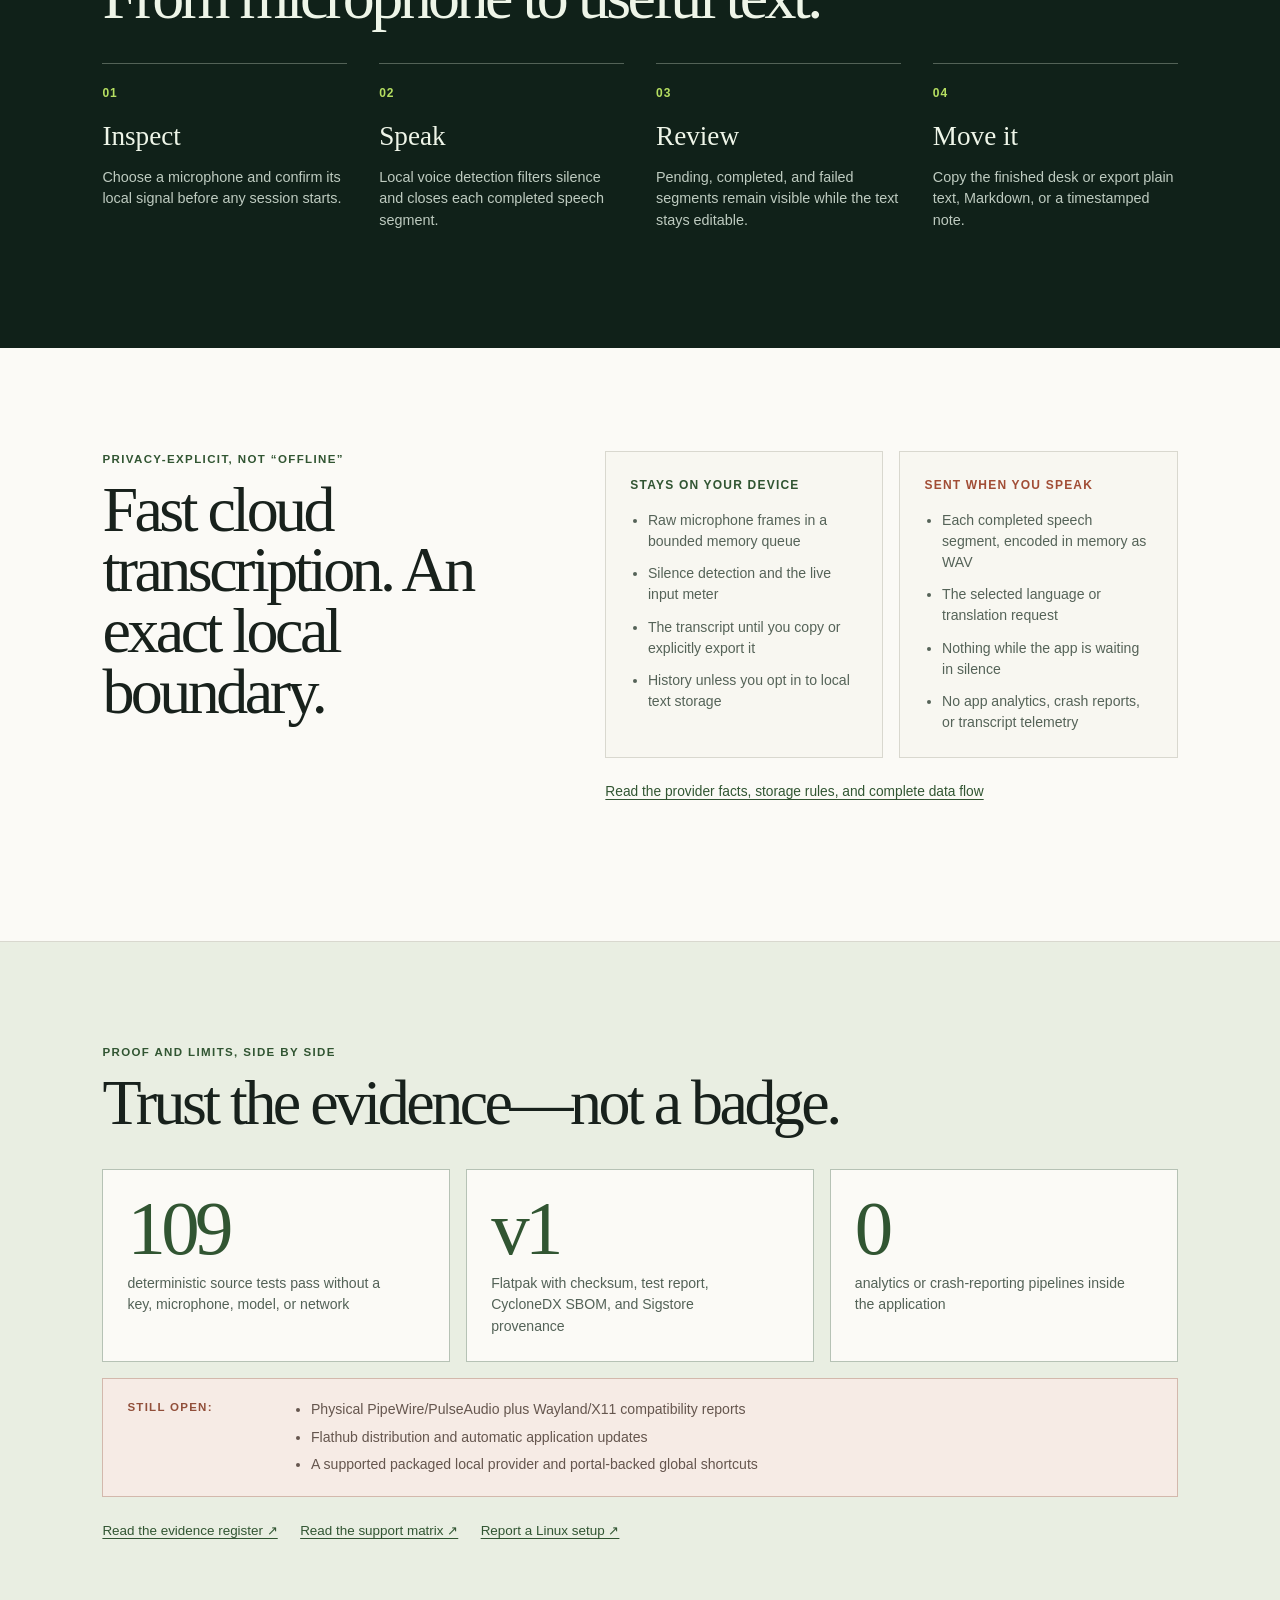
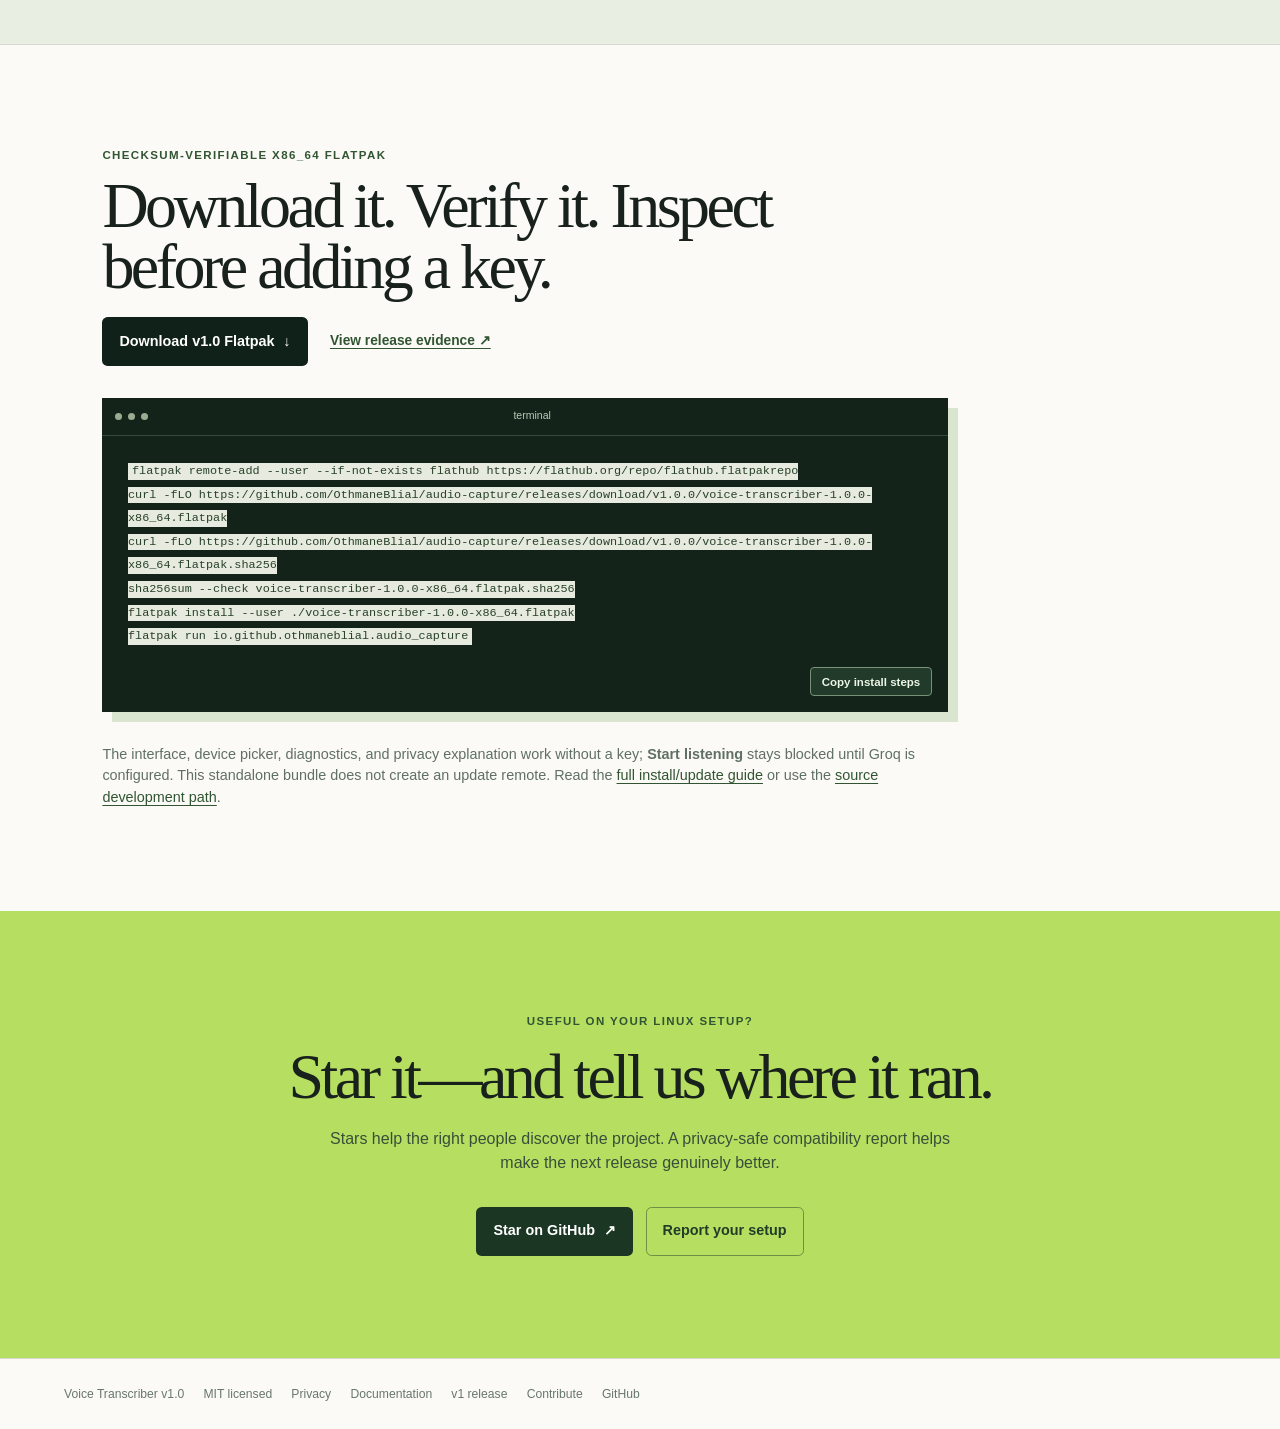
==== commit 09fef4dd: "docs: link the evidence register" ====
--- a/site/index.html
+++ b/site/index.html
@@ -135,12 +135,12 @@
           <article><strong>0</strong><span>analytics or crash-reporting pipelines inside the application</span></article>
         </div>
         <div class="limits"><p>Still open:</p><ul><li>Physical PipeWire/PulseAudio plus Wayland/X11 compatibility reports</li><li>Flathub distribution and automatic application updates</li><li>A supported packaged local provider and portal-backed global shortcuts</li></ul></div>
-        <p class="evidence-links"><a href="https://github.com/OthmaneBlial/audio-capture/releases/tag/v1.0.0">Inspect the v1 release ↗</a><a href="https://github.com/OthmaneBlial/audio-capture/blob/main/docs/SUPPORT.md">Read the support matrix ↗</a><a href="https://github.com/OthmaneBlial/audio-capture/issues/new?template=compatibility.yml">Report a Linux setup ↗</a></p>
+        <p class="evidence-links"><a href="https://github.com/OthmaneBlial/audio-capture/blob/main/docs/RELEASE-EVIDENCE.md">Read the evidence register ↗</a><a href="https://github.com/OthmaneBlial/audio-capture/blob/main/docs/SUPPORT.md">Read the support matrix ↗</a><a href="https://github.com/OthmaneBlial/audio-capture/issues/new?template=compatibility.yml">Report a Linux setup ↗</a></p>
       </section>
 
       <section id="install" class="install" aria-labelledby="install-title">
         <div class="section-heading"><p class="eyebrow">Checksum-verifiable x86_64 Flatpak</p><h2 id="install-title">Download it. Verify it. Inspect before adding a key.</h2></div>
-        <div class="install-actions"><a class="button button-primary" href="https://github.com/OthmaneBlial/audio-capture/releases/download/v1.0.0/voice-transcriber-1.0.0-x86_64.flatpak">Download v1.0 Flatpak <span aria-hidden="true">↓</span></a><a class="text-link" href="https://github.com/OthmaneBlial/audio-capture/releases/tag/v1.0.0">View all release evidence ↗</a></div>
+        <div class="install-actions"><a class="button button-primary" href="https://github.com/OthmaneBlial/audio-capture/releases/download/v1.0.0/voice-transcriber-1.0.0-x86_64.flatpak">Download v1.0 Flatpak <span aria-hidden="true">↓</span></a><a class="text-link" href="https://github.com/OthmaneBlial/audio-capture/blob/main/docs/RELEASE-EVIDENCE.md">View release evidence ↗</a></div>
         <div class="terminal" aria-label="Verified installation commands">
           <div class="terminal-bar"><span></span><span></span><span></span><p>terminal</p></div>
           <pre><code id="quickstart">flatpak remote-add --user --if-not-exists flathub https://flathub.org/repo/flathub.flatpakrepo
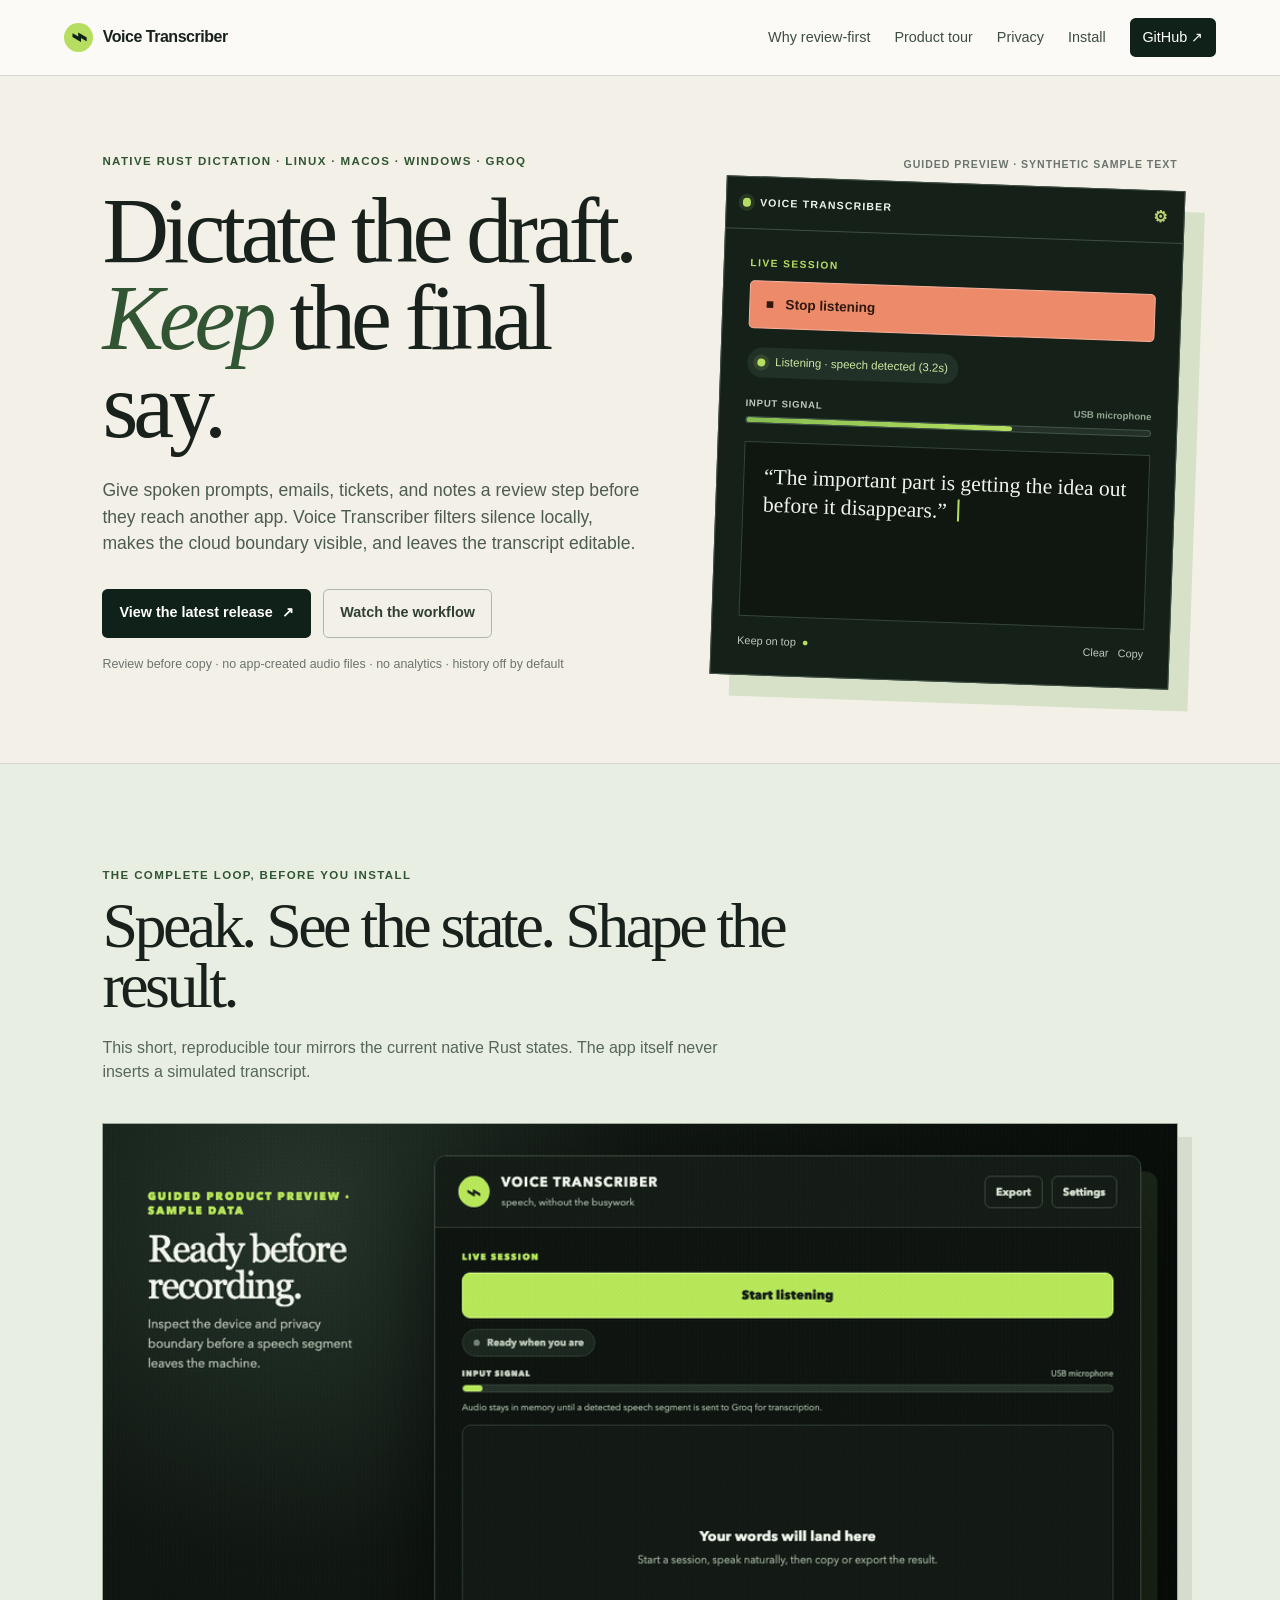
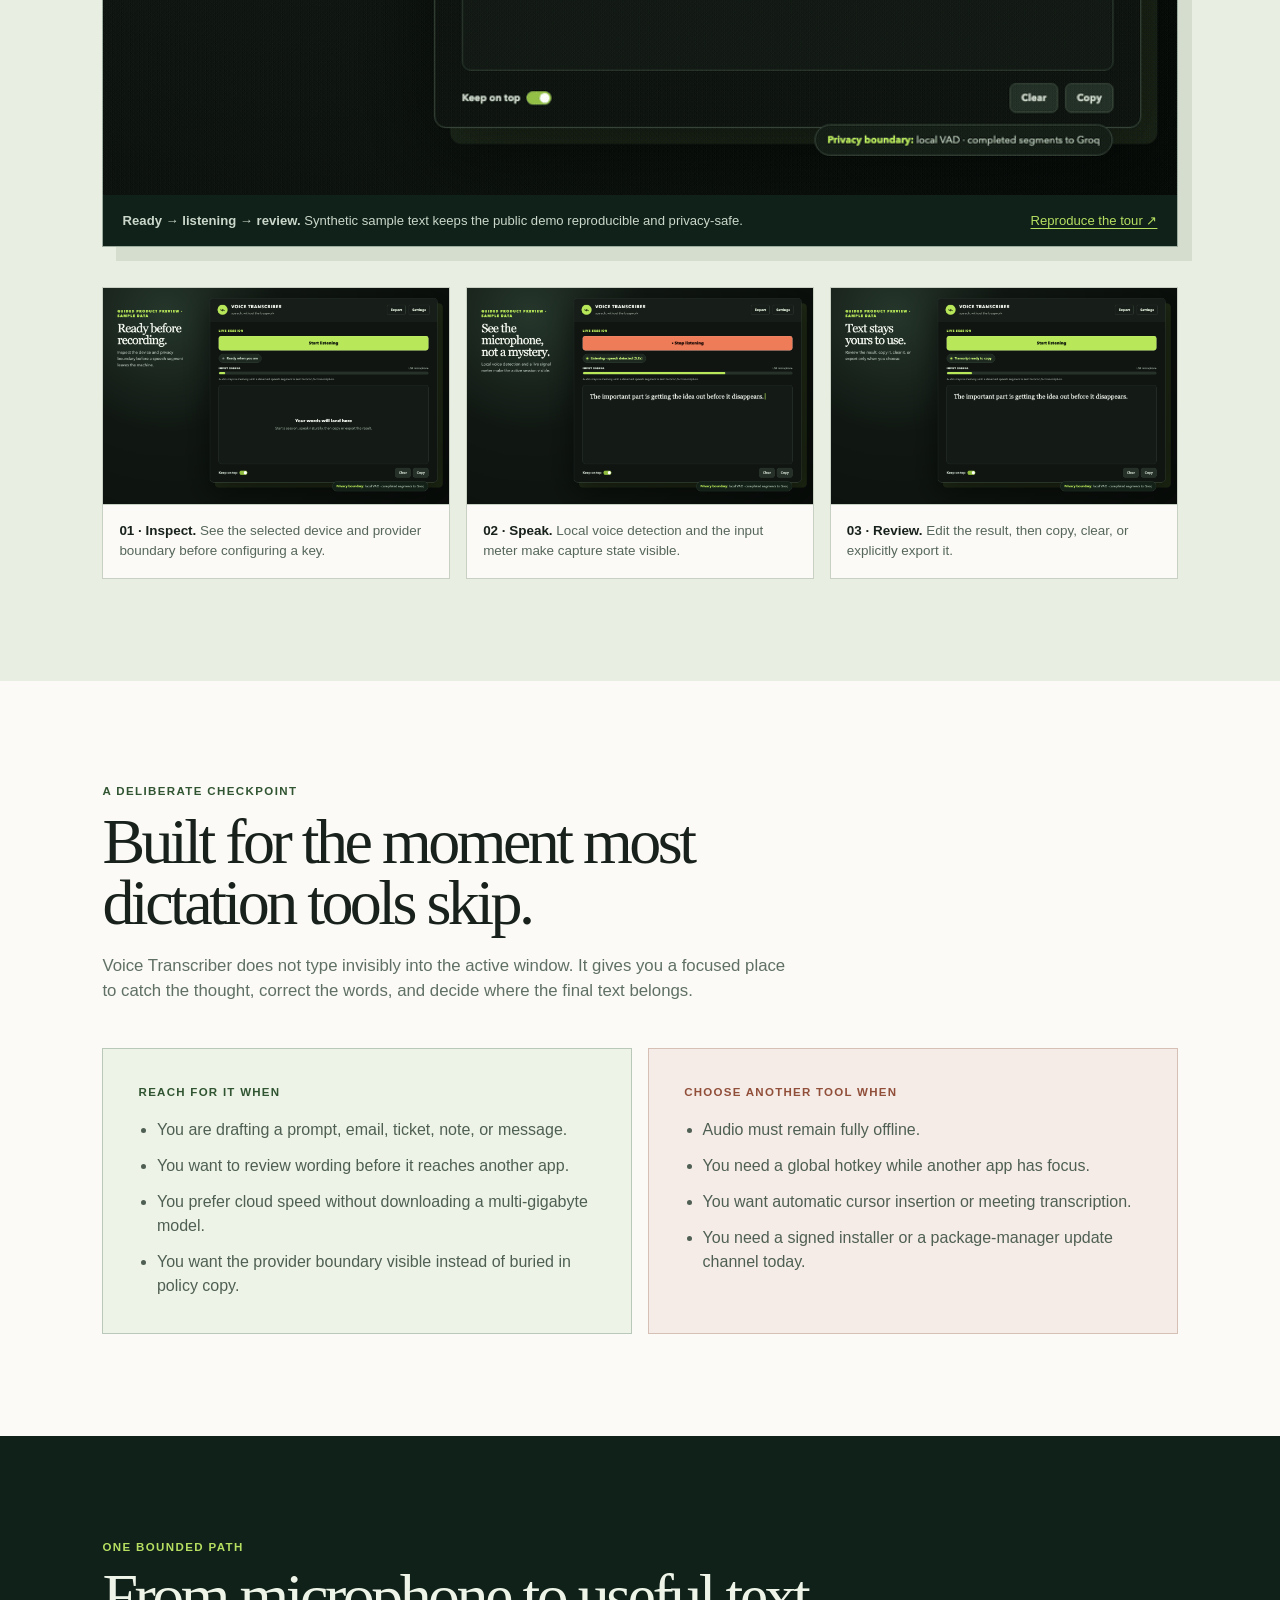
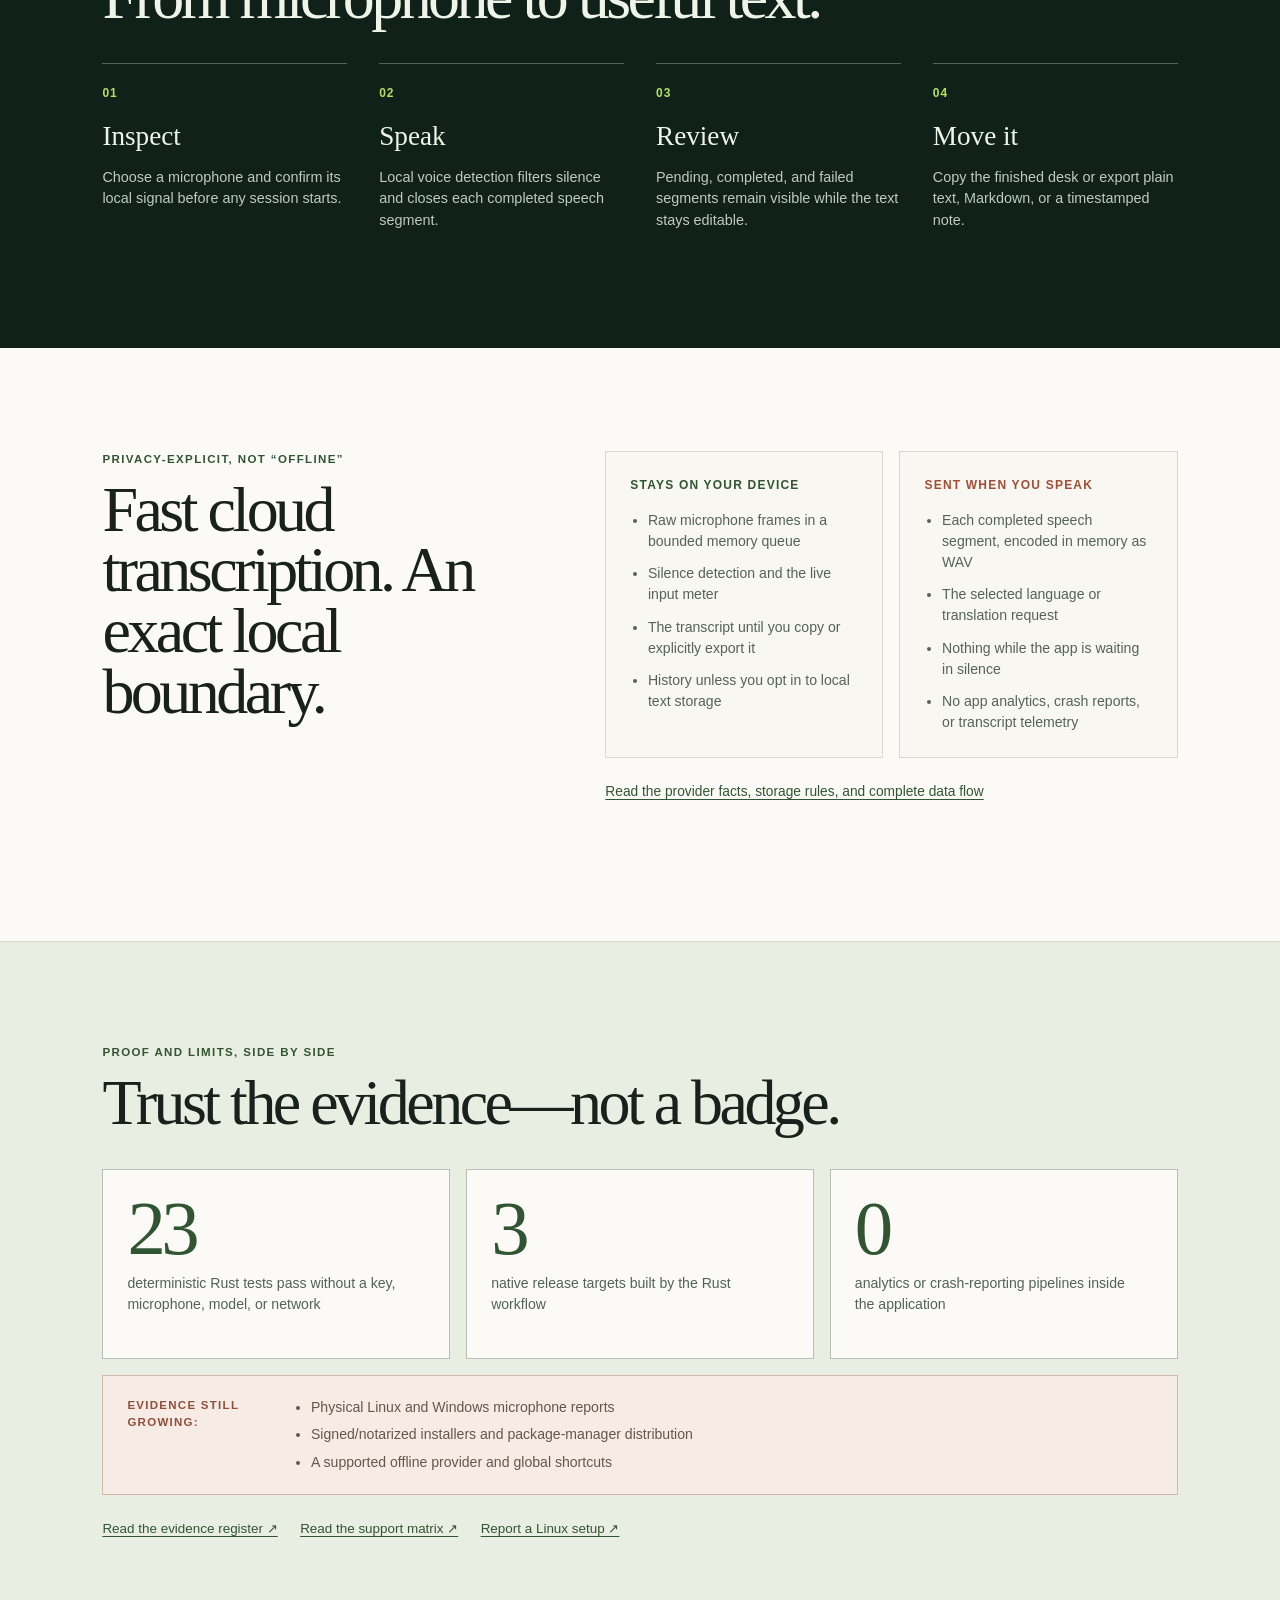
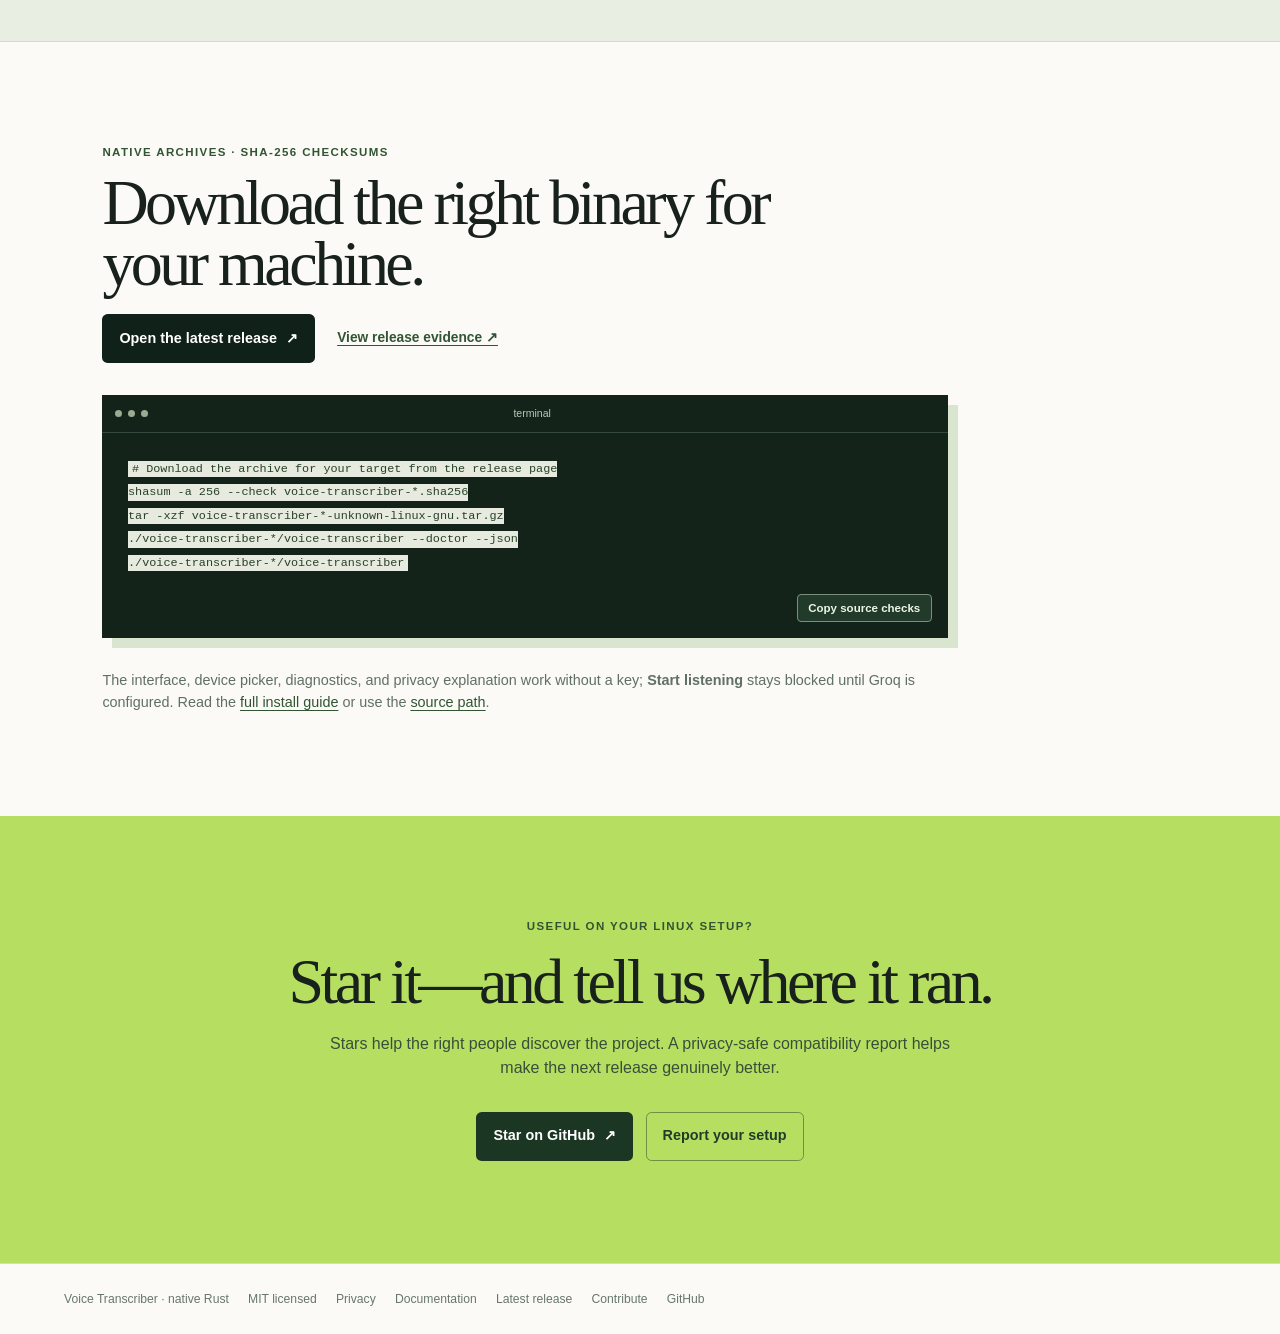
==== commit c24b83f5: "docs: refresh native Rust project presentation" ====
--- a/site/index.html
+++ b/site/index.html
@@ -3,10 +3,10 @@
   <head>
     <meta charset="utf-8">
     <meta name="viewport" content="width=device-width, initial-scale=1">
-    <meta name="description" content="Voice Transcriber is a review-first Linux dictation desk: speak a draft, edit the transcript, then copy or export it when it is ready.">
+    <meta name="description" content="Voice Transcriber is a native Rust dictation desk for Linux, macOS, and Windows: speak, review, edit, then copy or export.">
     <meta name="theme-color" content="#f3f0e8">
     <link rel="canonical" href="https://othmaneblial.github.io/audio-capture/">
-    <meta property="og:title" content="Voice Transcriber — review-first Linux dictation">
+    <meta property="og:title" content="Voice Transcriber — native Rust dictation desk">
     <meta property="og:description" content="Speak the draft. Keep the final say.">
     <meta property="og:image" content="https://othmaneblial.github.io/audio-capture/assets/social-preview.png">
     <meta property="og:image:width" content="1280">
@@ -14,7 +14,7 @@
     <meta property="og:type" content="website">
     <meta property="og:url" content="https://othmaneblial.github.io/audio-capture/">
     <meta name="twitter:card" content="summary_large_image">
-    <title>Voice Transcriber — review-first Linux dictation</title>
+    <title>Voice Transcriber — native Rust dictation desk</title>
     <link rel="icon" href="favicon.svg" type="image/svg+xml">
     <link rel="stylesheet" href="styles.css?v=1.1.1">
     <script src="app.js" defer></script>
@@ -39,11 +39,11 @@
     <main id="main">
       <section class="hero">
         <div class="hero-copy">
-          <p class="eyebrow">Review-first Linux dictation · x86_64 Flatpak · Groq</p>
+          <p class="eyebrow">Native Rust dictation · Linux · macOS · Windows · Groq</p>
           <h1>Dictate the draft.<br><em>Keep</em> the final say.</h1>
           <p class="lede">Give spoken prompts, emails, tickets, and notes a review step before they reach another app. Voice Transcriber filters silence locally, makes the cloud boundary visible, and leaves the transcript editable.</p>
           <div class="hero-actions">
-            <a class="button button-primary" href="https://github.com/OthmaneBlial/audio-capture/releases/download/v1.0.0/voice-transcriber-1.0.0-x86_64.flatpak">Download for Linux <span aria-hidden="true">↓</span></a>
+            <a class="button button-primary" href="https://github.com/OthmaneBlial/audio-capture/releases/latest">View the latest release <span aria-hidden="true">↗</span></a>
             <a class="button button-quiet" href="#proof">Watch the workflow</a>
           </div>
           <p class="microcopy">Review before copy · no app-created audio files · no analytics · history off by default</p>
@@ -71,7 +71,7 @@
         <div class="section-heading">
           <p class="eyebrow">The complete loop, before you install</p>
           <h2 id="proof-title">Speak. See the state. Shape the result.</h2>
-          <p class="proof-lede">This short, reproducible tour mirrors the current native GTK states. The app itself never inserts a simulated transcript.</p>
+          <p class="proof-lede">This short, reproducible tour mirrors the current native Rust states. The app itself never inserts a simulated transcript.</p>
         </div>
         <figure class="tour-feature">
           <picture>
@@ -95,7 +95,7 @@
         </div>
         <div class="fit-grid">
           <article><p class="fit-label">Reach for it when</p><ul><li>You are drafting a prompt, email, ticket, note, or message.</li><li>You want to review wording before it reaches another app.</li><li>You prefer cloud speed without downloading a multi-gigabyte model.</li><li>You want the provider boundary visible instead of buried in policy copy.</li></ul></article>
-          <article class="fit-not"><p class="fit-label">Choose another tool when</p><ul><li>Audio must remain fully offline.</li><li>You need a global hotkey while another app has focus.</li><li>You want automatic cursor insertion or meeting transcription.</li><li>You require Flathub discovery, ARM, macOS, or Windows today.</li></ul></article>
+          <article class="fit-not"><p class="fit-label">Choose another tool when</p><ul><li>Audio must remain fully offline.</li><li>You need a global hotkey while another app has focus.</li><li>You want automatic cursor insertion or meeting transcription.</li><li>You need a signed installer or a package-manager update channel today.</li></ul></article>
         </div>
       </section>
 
@@ -130,28 +130,27 @@
           <h2 id="evidence-title">Trust the evidence—not a badge.</h2>
         </div>
         <div class="evidence-grid">
-          <article><strong>109</strong><span>deterministic source tests pass without a key, microphone, model, or network</span></article>
-          <article><strong>v1</strong><span>Flatpak with checksum, test report, CycloneDX SBOM, and Sigstore provenance</span></article>
+          <article><strong>23</strong><span>deterministic Rust tests pass without a key, microphone, model, or network</span></article>
+          <article><strong>3</strong><span>native release targets built by the Rust workflow</span></article>
           <article><strong>0</strong><span>analytics or crash-reporting pipelines inside the application</span></article>
         </div>
-        <div class="limits"><p>Still open:</p><ul><li>Physical PipeWire/PulseAudio plus Wayland/X11 compatibility reports</li><li>Flathub distribution and automatic application updates</li><li>A supported packaged local provider and portal-backed global shortcuts</li></ul></div>
+        <div class="limits"><p>Evidence still growing:</p><ul><li>Physical Linux and Windows microphone reports</li><li>Signed/notarized installers and package-manager distribution</li><li>A supported offline provider and global shortcuts</li></ul></div>
         <p class="evidence-links"><a href="https://github.com/OthmaneBlial/audio-capture/blob/main/docs/RELEASE-EVIDENCE.md">Read the evidence register ↗</a><a href="https://github.com/OthmaneBlial/audio-capture/blob/main/docs/SUPPORT.md">Read the support matrix ↗</a><a href="https://github.com/OthmaneBlial/audio-capture/issues/new?template=compatibility.yml">Report a Linux setup ↗</a></p>
       </section>
 
       <section id="install" class="install" aria-labelledby="install-title">
-        <div class="section-heading"><p class="eyebrow">Checksum-verifiable x86_64 Flatpak</p><h2 id="install-title">Download it. Verify it. Inspect before adding a key.</h2></div>
-        <div class="install-actions"><a class="button button-primary" href="https://github.com/OthmaneBlial/audio-capture/releases/download/v1.0.0/voice-transcriber-1.0.0-x86_64.flatpak">Download v1.0 Flatpak <span aria-hidden="true">↓</span></a><a class="text-link" href="https://github.com/OthmaneBlial/audio-capture/blob/main/docs/RELEASE-EVIDENCE.md">View release evidence ↗</a></div>
+        <div class="section-heading"><p class="eyebrow">Native archives · SHA-256 checksums</p><h2 id="install-title">Download the right binary for your machine.</h2></div>
+        <div class="install-actions"><a class="button button-primary" href="https://github.com/OthmaneBlial/audio-capture/releases/latest">Open the latest release <span aria-hidden="true">↗</span></a><a class="text-link" href="https://github.com/OthmaneBlial/audio-capture/blob/main/docs/RELEASE-EVIDENCE.md">View release evidence ↗</a></div>
         <div class="terminal" aria-label="Verified installation commands">
           <div class="terminal-bar"><span></span><span></span><span></span><p>terminal</p></div>
-          <pre><code id="quickstart">flatpak remote-add --user --if-not-exists flathub https://flathub.org/repo/flathub.flatpakrepo
-curl -fLO https://github.com/OthmaneBlial/audio-capture/releases/download/v1.0.0/voice-transcriber-1.0.0-x86_64.flatpak
-curl -fLO https://github.com/OthmaneBlial/audio-capture/releases/download/v1.0.0/voice-transcriber-1.0.0-x86_64.flatpak.sha256
-sha256sum --check voice-transcriber-1.0.0-x86_64.flatpak.sha256
-flatpak install --user ./voice-transcriber-1.0.0-x86_64.flatpak
-flatpak run io.github.othmaneblial.audio_capture</code></pre>
-          <button class="copy-button" type="button" data-copy-target="quickstart">Copy install steps</button>
+          <pre><code id="quickstart"># Download the archive for your target from the release page
+shasum -a 256 --check voice-transcriber-*.sha256
+tar -xzf voice-transcriber-*-unknown-linux-gnu.tar.gz
+./voice-transcriber-*/voice-transcriber --doctor --json
+./voice-transcriber-*/voice-transcriber</code></pre>
+          <button class="copy-button" type="button" data-copy-target="quickstart">Copy source checks</button>
         </div>
-        <p class="install-note">The interface, device picker, diagnostics, and privacy explanation work without a key; <b>Start listening</b> stays blocked until Groq is configured. This standalone bundle does not create an update remote. Read the <a href="docs.html#install">full install/update guide</a> or use the <a href="https://github.com/OthmaneBlial/audio-capture#source-installation-details">source development path</a>.</p>
+        <p class="install-note">The interface, device picker, diagnostics, and privacy explanation work without a key; <b>Start listening</b> stays blocked until Groq is configured. Read the <a href="docs.html#install">full install guide</a> or use the <a href="https://github.com/OthmaneBlial/audio-capture#run-from-source">source path</a>.</p>
       </section>
 
       <section class="closing">
@@ -162,6 +161,6 @@
       </section>
     </main>
 
-    <footer><span>Voice Transcriber v1.0</span><span>MIT licensed</span><a href="privacy.html">Privacy</a><a href="docs.html">Documentation</a><a href="https://github.com/OthmaneBlial/audio-capture/releases/tag/v1.0.0">v1 release</a><a href="https://github.com/OthmaneBlial/audio-capture/blob/main/docs/contributing/README.md">Contribute</a><a href="https://github.com/OthmaneBlial/audio-capture">GitHub</a></footer>
+    <footer><span>Voice Transcriber · native Rust</span><span>MIT licensed</span><a href="privacy.html">Privacy</a><a href="docs.html">Documentation</a><a href="https://github.com/OthmaneBlial/audio-capture/releases/latest">Latest release</a><a href="https://github.com/OthmaneBlial/audio-capture/blob/main/docs/contributing/README.md">Contribute</a><a href="https://github.com/OthmaneBlial/audio-capture">GitHub</a></footer>
   </body>
 </html>
